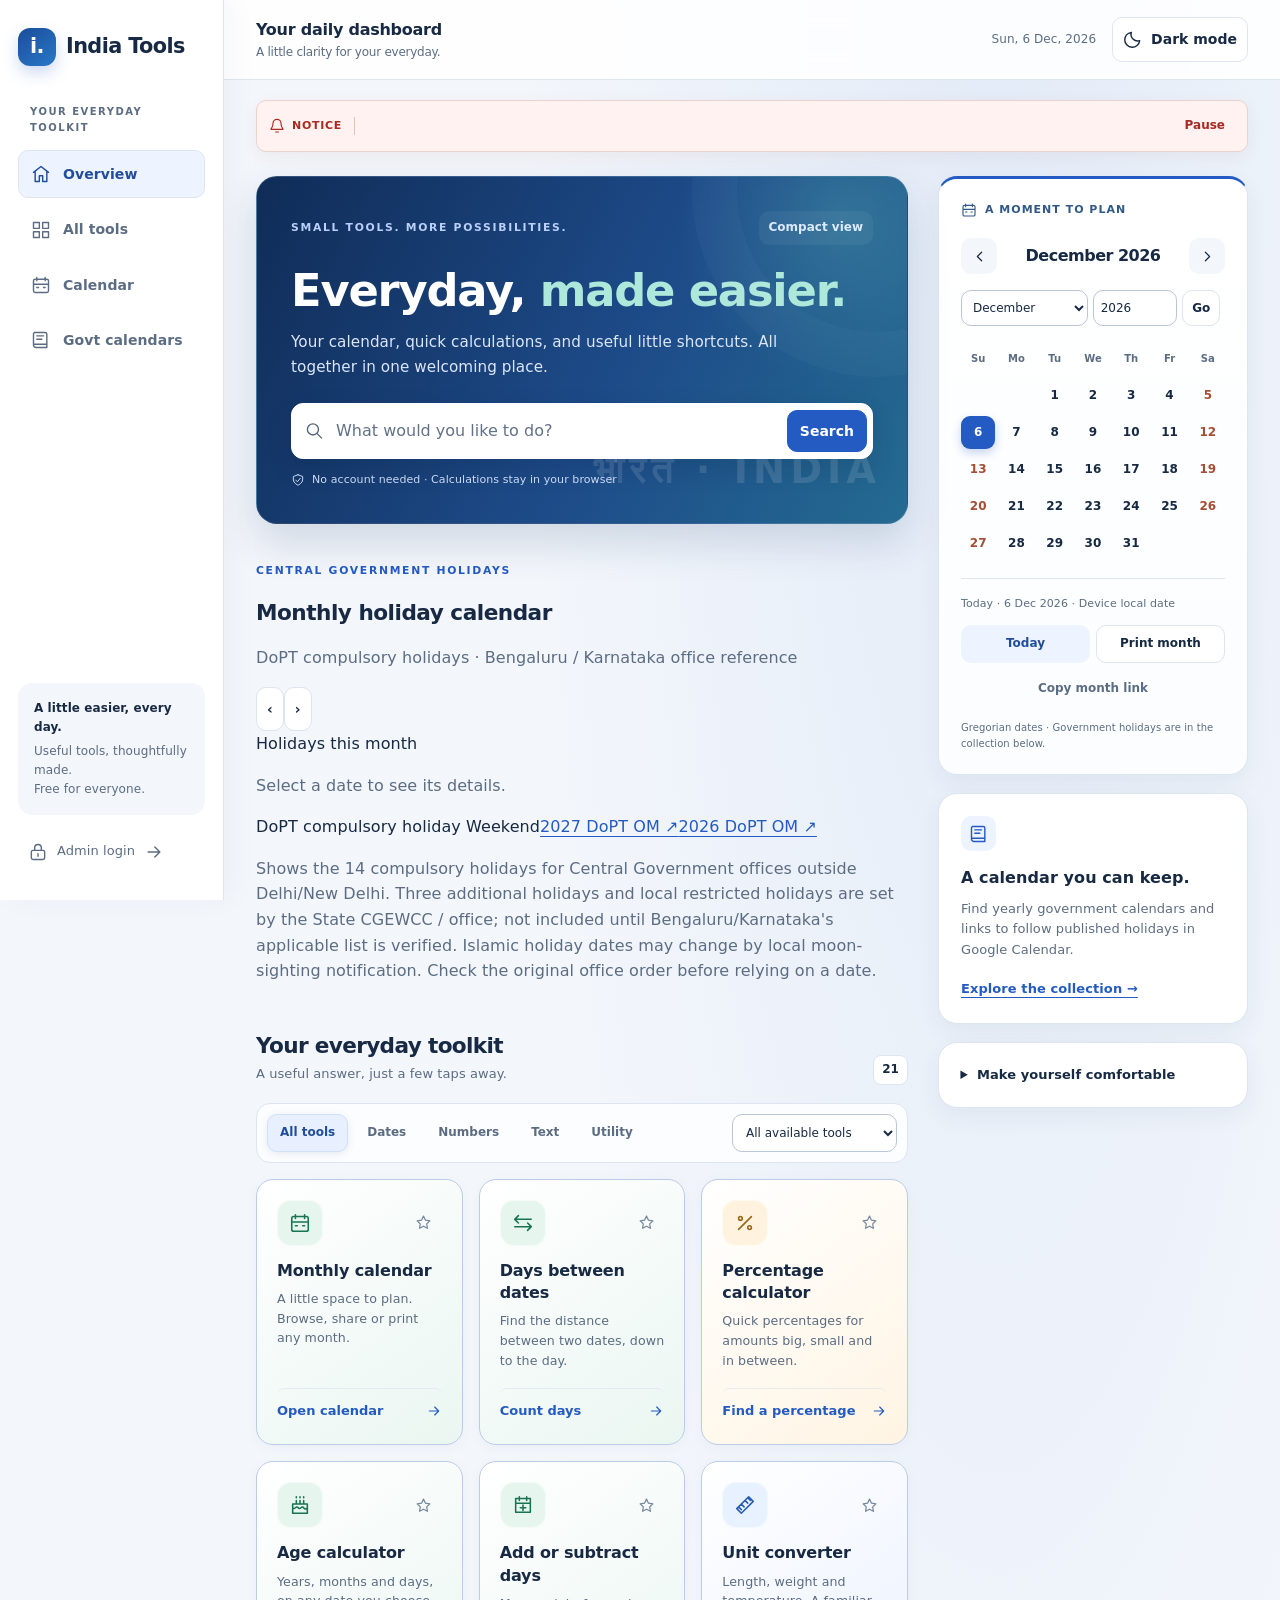
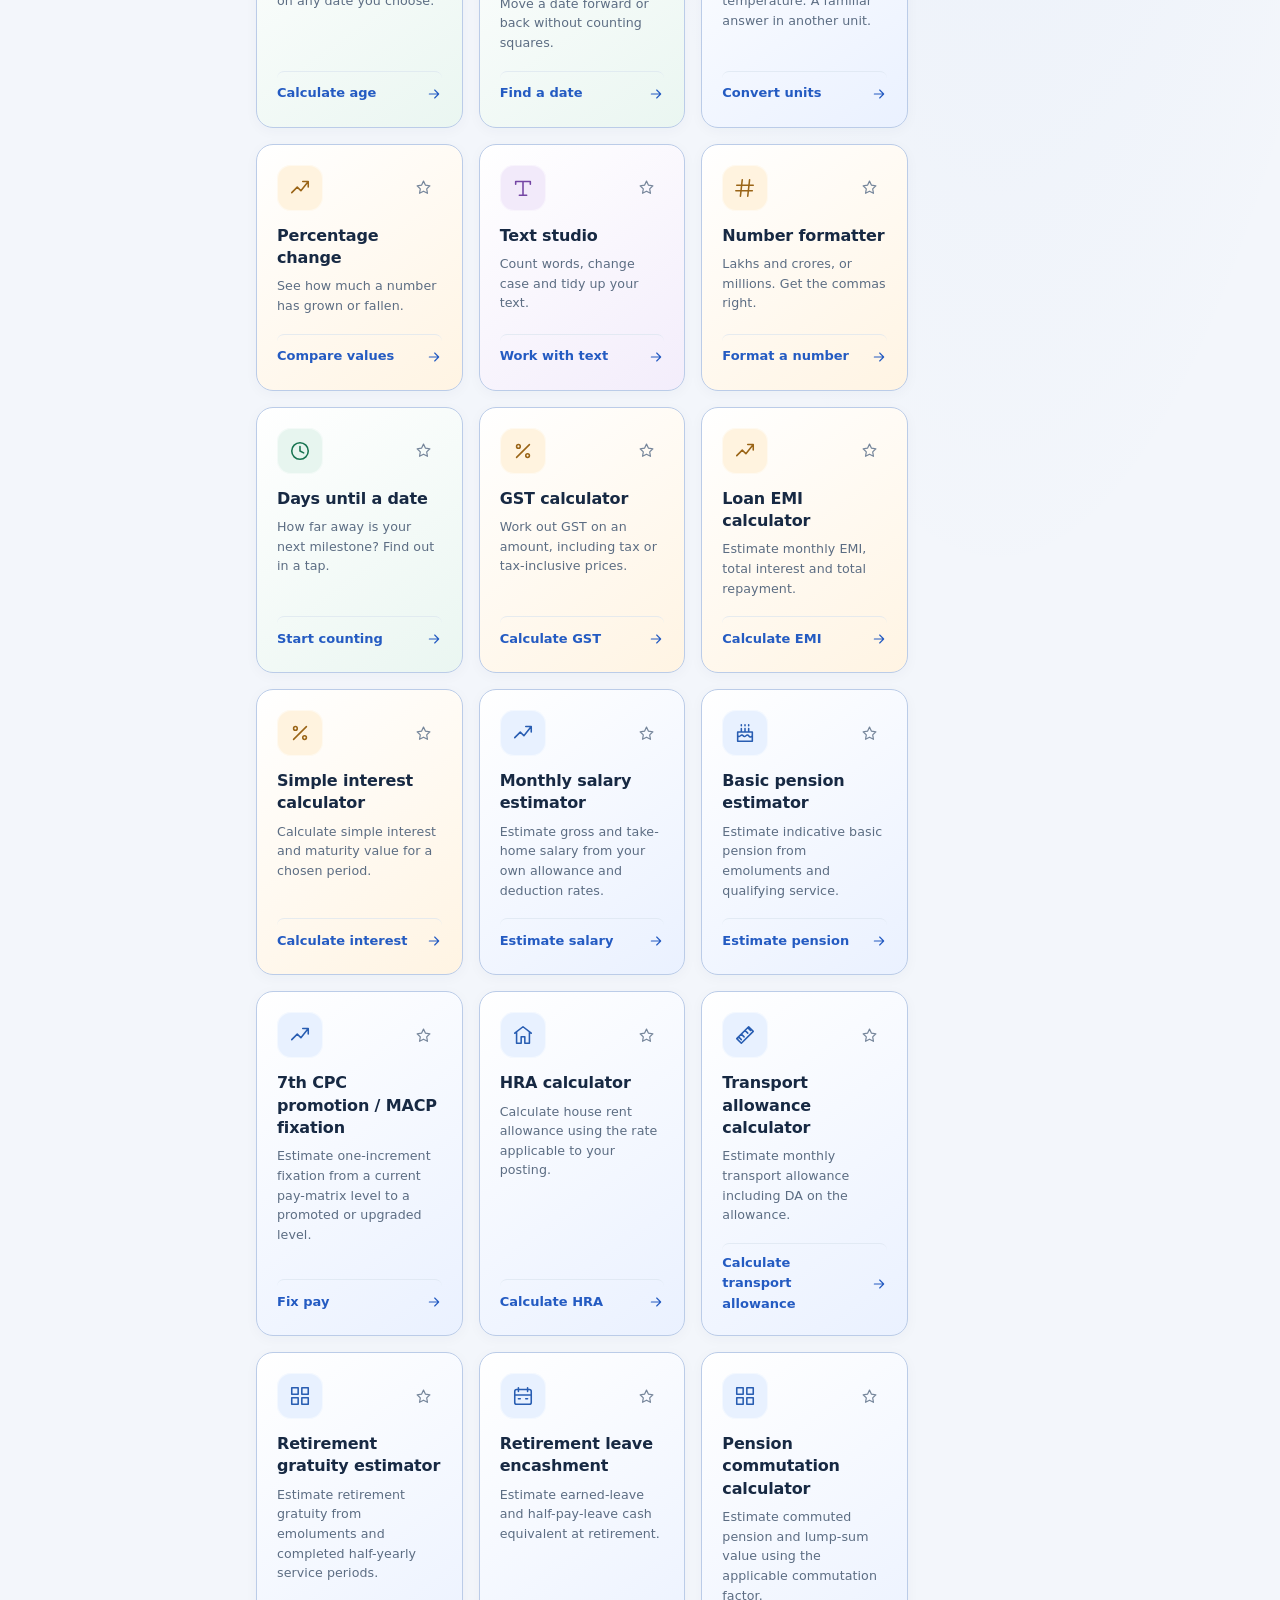
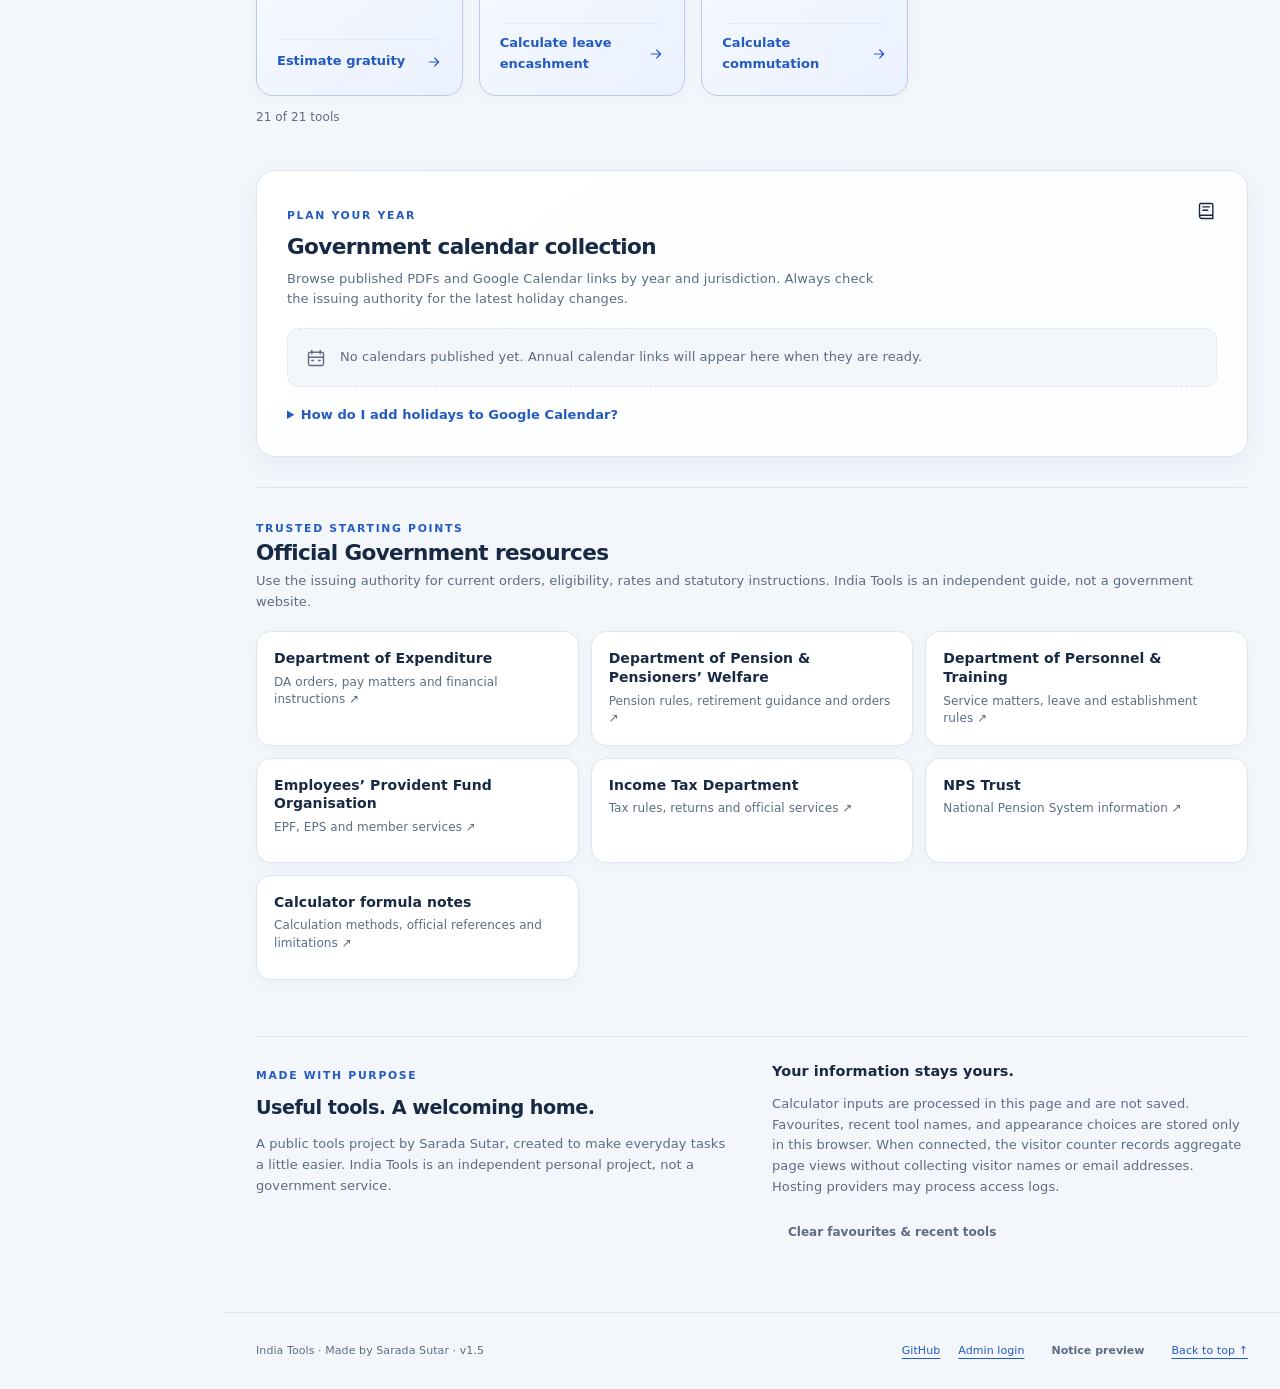
==== index.html @ 6a99476f "Add compact DoPT holiday calendar to main dashboard" ====
<!doctype html>
<html lang="en">
<head>
  <meta charset="utf-8"><meta name="viewport" content="width=device-width,initial-scale=1"><meta name="theme-color" content="#245bc2"><meta name="color-scheme" content="light dark"><link rel="manifest" href="./manifest.webmanifest"><link rel="canonical" href="https://saradasutar.github.io/india/">
  <meta name="description" content="India Tools by Sarada Sutar. Free calendars, date calculators, GST and loan EMI calculators, number tools and text utilities for everyday life. No public account needed.">
  <meta property="og:title" content="India Tools · Everyday, made easier."><meta property="og:description" content="Your everyday toolkit: calendars, calculations and useful little shortcuts. Free to use."><meta property="og:type" content="website"><meta property="og:url" content="https://saradasutar.github.io/india/"><meta name="twitter:card" content="summary">
  <title>India Tools · Everyday, made easier.</title>
  <link rel="icon" href="./favicon.svg" type="image/svg+xml"><link rel="stylesheet" href="./dashboard.css?v=1.2">
  <script src="./tool-core.js?v=0.8" defer></script><script src="./dashboard.js?v=1.5" defer></script>
</head>
<body>
<a class="skip" href="#main">Skip to content</a>
<aside class="sidebar" aria-label="Dashboard navigation">
  <a class="brand" href="./"><span class="brand-mark" aria-hidden="true">i.</span>India Tools</a>
  <div class="side-label">YOUR EVERYDAY TOOLKIT</div>
  <nav aria-label="Main navigation">
    <a href="#main" class="active" aria-current="location"><i data-icon="home"></i><span>Overview</span></a>
    <a href="#tools"><i data-icon="grid"></i><span>All tools</span></a>
    <a href="#calendar"><i data-icon="calendar"></i><span>Calendar</span></a>
    <a href="#publicCalendars"><i data-icon="book"></i><span>Govt calendars</span></a>
  </nav>
  <div class="sidebar-bottom"><div class="side-note"><strong>A little easier, every day.</strong>Useful tools, thoughtfully made.<br>Free for everyone.</div><a class="side-admin" href="./admin.html"><i data-icon="lock"></i>Admin login<i data-icon="arrow"></i></a></div>
</aside>
<header class="topbar">
  <div class="top-title"><span class="desktop-title">Your daily dashboard</span><span class="mobile-brand">India Tools</span><small>A little clarity for your everyday.</small></div>
  <div class="top-actions"><time id="headerDate"></time><button id="themeToggle" class="icon-button theme-button" type="button" aria-label="Use dark theme" aria-pressed="false"><i data-icon="moon"></i><span id="themeLabel">Dark mode</span></button></div>
</header>
<section class="notice-board" id="noticeBoard" aria-label="Notice board" hidden><strong class="notice-label"><i data-icon="bell"></i><span id="noticeLabel">Notice</span></strong><div class="notice-window"><div class="notice-track" id="noticeTrack"></div></div><button id="noticePause" type="button" aria-pressed="false">Pause</button></section>
<main id="main" tabindex="-1">
  <div class="main-column">
    <section class="welcome" id="welcome" aria-labelledby="welcomeTitle">
      <div class="welcome-head"><span class="eyebrow">Small tools. More possibilities.</span><button type="button" id="welcomeToggle" class="welcome-toggle" aria-expanded="true" aria-controls="welcomeDetails">Compact view</button></div>
      <h1 id="welcomeTitle">Everyday, <em>made easier.</em></h1>
      <div id="welcomeDetails"><p class="lead">Your calendar, quick calculations, and useful little shortcuts. All together in one welcoming place.</p></div>
      <form class="search" id="searchForm" role="search"><i data-icon="search"></i><input id="search" type="search" aria-label="Find a tool" placeholder="What would you like to do?" autocomplete="off"><button class="clear-search" id="clearSearch" type="button" aria-label="Clear tool search" hidden>Clear</button><button class="primary">Search</button></form>
      <div class="welcome-foot"><i data-icon="shield"></i>No account needed · Calculations stay in your browser</div>
    </section>
    <section class="dopt-calendar-card" id="doptCalendarCard" aria-labelledby="doptCalendarTitle">
      <div class="dopt-calendar-head">
        <div><span class="eyebrow">Central Government holidays</span><h2 id="doptCalendarTitle">Monthly holiday calendar</h2><p>DoPT compulsory holidays · Bengaluru / Karnataka office reference</p></div>
        <div class="dopt-month-nav"><button id="doptPrev" type="button" class="icon-button" aria-label="Previous month">‹</button><strong id="doptMonthLabel" aria-live="polite"></strong><button id="doptNext" type="button" class="icon-button" aria-label="Next month">›</button></div>
      </div>
      <div class="dopt-calendar-layout">
        <div class="dopt-month-grid" id="doptMonthGrid" role="group" aria-label="Monthly calendar with DoPT holidays"></div>
        <aside class="dopt-month-agenda" aria-label="Holidays this month"><div class="dopt-agenda-title">Holidays this month</div><div id="doptHolidayList"></div><p id="doptSelectedDate" class="dopt-selected-date" aria-live="polite">Select a date to see its details.</p></aside>
      </div>
      <div class="dopt-calendar-foot"><span><i class="dopt-dot dopt-dot-holiday"></i> DoPT compulsory holiday</span><span><i class="dopt-dot dopt-dot-weekend"></i> Weekend</span><a href="https://dtf.in/wp-content/files/DoPT_O.M._dated_16.07.2026__Holidays_to_be_observed_in_Central_Government_Offices_during_the_year_2027_-_reg...PDF" target="_blank" rel="noopener noreferrer">2027 DoPT OM ↗</a><a href="https://d1jmc0u14z2tmp.cloudfront.net/uploads/media/List-of-Holiday-2026-DoPT-0693911b85f7cc3-00668785.pdf" target="_blank" rel="noopener noreferrer">2026 DoPT OM ↗</a></div>
      <p class="dopt-calendar-note">Shows the 14 compulsory holidays for Central Government offices outside Delhi/New Delhi. Three additional holidays and local restricted holidays are set by the State CGEWCC / office; not included until Bengaluru/Karnataka's applicable list is verified. Islamic holiday dates may change by local moon-sighting notification. Check the original office order before relying on a date.</p>
    </section>
    <section id="tools" aria-labelledby="toolsTitle">
      <div class="sectionhead"><div><h2 id="toolsTitle">Your everyday toolkit</h2><p>A useful answer, just a few taps away.</p></div><span class="tool-count" aria-label="21 available tools">21</span></div>
      <div class="tool-toolbar"><div class="filters" role="group" aria-label="Tool category"><button class="filter" data-category="All" aria-pressed="true">All tools</button><button class="filter" data-category="Dates" aria-pressed="false">Dates</button><button class="filter" data-category="Numbers" aria-pressed="false">Numbers</button><button class="filter" data-category="Text" aria-pressed="false">Text</button><button class="filter" data-category="Utility" aria-pressed="false">Utility</button></div><select id="toolView" aria-label="Choose which tools to show"><option value="all">All available tools</option><option value="favorites">My favourites</option><option value="recent">Recently used</option></select></div>
      <div class="tools" id="toolCards"></div>
      <div class="empty-state" id="empty" hidden><i data-icon="search"></i><h3 id="emptyTitle">No matching tools</h3><p id="emptyMessage">Try another word or choose a different category.</p><button id="resetFilters" class="secondary">Show all tools</button></div>
      <p id="results" class="tool-results" role="status"></p><div id="recentTools" class="recent" aria-label="Recently opened tools" hidden></div><p id="personalStatus" class="small" role="status"></p>
      <noscript><p class="empty-state">Enable JavaScript to use the interactive calendars and calculators.</p></noscript>
    </section>
  </div>
  <aside class="right-rail" aria-label="Calendar and preferences">
    <section id="calendar" class="calendar" aria-label="Gregorian calendar"><div class="print-title">India Tools</div><div class="rail-title"><i data-icon="calendar"></i>A moment to plan</div><div class="calhead"><button id="prev" aria-label="Previous month" class="icon-button"><i data-icon="left"></i></button><h2 id="month" aria-live="polite"></h2><button id="next" aria-label="Next month" class="icon-button"><i data-icon="right"></i></button></div><form class="cal-jump" id="jumpForm"><select id="jumpMonth" aria-label="Choose month"></select><input id="jumpYear" aria-label="Choose year" type="number" min="1900" max="2100" step="1" required><button>Go</button></form><div class="grid" id="days" role="group" aria-label="Calendar dates"></div><p id="monthStatus" class="calendar-status" role="status"></p><p id="dateCaption" class="caption"></p><div class="cal-actions"><button id="current" class="secondary">Today</button><button id="print">Print month</button></div><button id="shareMonth" class="share-month quiet-button">Copy month link</button><p class="calendar-note">Gregorian dates · Government holidays are in the collection below.</p></section>
    <section class="rail-card"><div class="mini-icon"><i data-icon="book"></i></div><h3>A calendar you can keep.</h3><p>Find yearly government calendars and links to follow published holidays in Google Calendar.</p><a href="#publicCalendars">Explore the collection →</a></section>
    <details class="rail-card view-controls"><summary>Make yourself comfortable</summary><div class="options"><label for="textSize">Text size<select id="textSize"><option value="normal">Standard</option><option value="large">Larger</option></select></label><label><input id="contrast" type="checkbox"> Stronger contrast</label><label><input id="lessMotion" type="checkbox"> Reduce motion</label><button id="resetView">Reset appearance</button><small>Saved on this browser. Press / to find a tool.</small></div></details>
  </aside>
  <section class="government full-width" id="publicCalendars" aria-labelledby="govtTitle"><div class="sectionhead"><div><span class="eyebrow">Plan your year</span><h2 id="govtTitle">Government calendar collection</h2><p>Browse published PDFs and Google Calendar links by year and jurisdiction. Always check the issuing authority for the latest holiday changes.</p></div><i data-icon="book"></i></div><div class="collection-filters" id="calendarFilters" hidden><label for="calendarYear">Year<select id="calendarYear"><option value="">All years</option></select></label><label for="calendarRegion">Jurisdiction<select id="calendarRegion"><option value="">All jurisdictions</option></select></label></div><div class="collection-empty" id="calendarEmpty"><i data-icon="calendar"></i><p id="calendarLoadStatus" role="status">No calendars published yet. Annual calendar links will appear here when they are ready.</p></div><div id="calendarLinks"></div><p id="calendarActionStatus" class="small" role="status"></p><details class="collection-help"><summary>How do I add holidays to Google Calendar?</summary><p>Use a computer browser: in Google Calendar, choose Other calendars → Add → From URL, then paste the published calendar URL. Some links open a shared calendar directly; a raw iCal URL is offered here as a copy button. The owner must make the holiday calendar public. A PDF alone does not add holidays to your calendar. <a href="https://support.google.com/calendar/answer/37100" target="_blank" rel="noopener noreferrer">Google's instructions ↗</a></p><p>Odia dates and festival data will be added after source verification. They are not included in the Gregorian month view.</p></details></section>
  <section class="official-resources full-width" id="officialResources" aria-labelledby="officialResourcesTitle">
    <div class="sectionhead"><div><span class="eyebrow">Trusted starting points</span><h2 id="officialResourcesTitle">Official Government resources</h2><p>Use the issuing authority for current orders, eligibility, rates and statutory instructions. India Tools is an independent guide, not a government website.</p></div></div>
    <div class="resource-grid">
      <a class="resource-link" href="https://doe.gov.in/en/circulars" target="_blank" rel="noopener noreferrer"><strong>Department of Expenditure</strong><span>DA orders, pay matters and financial instructions ↗</span></a>
      <a class="resource-link" href="https://doppw.gov.in/" target="_blank" rel="noopener noreferrer"><strong>Department of Pension &amp; Pensioners’ Welfare</strong><span>Pension rules, retirement guidance and orders ↗</span></a>
      <a class="resource-link" href="https://dopt.gov.in/" target="_blank" rel="noopener noreferrer"><strong>Department of Personnel &amp; Training</strong><span>Service matters, leave and establishment rules ↗</span></a>
      <a class="resource-link" href="https://www.epfindia.gov.in/" target="_blank" rel="noopener noreferrer"><strong>Employees’ Provident Fund Organisation</strong><span>EPF, EPS and member services ↗</span></a>
      <a class="resource-link" href="https://www.incometax.gov.in/iec/foportal/" target="_blank" rel="noopener noreferrer"><strong>Income Tax Department</strong><span>Tax rules, returns and official services ↗</span></a>
      <a class="resource-link" href="https://npstrust.org.in/" target="_blank" rel="noopener noreferrer"><strong>NPS Trust</strong><span>National Pension System information ↗</span></a>
      <a class="resource-link" href="./CENTRAL-GOVT-CALCULATOR-NOTES.md"><strong>Calculator formula notes</strong><span>Calculation methods, official references and limitations ↗</span></a>
    </div>
  </section>
  <section class="about full-width" id="about"><div><span class="eyebrow">Made with purpose</span><h2>Useful tools. A welcoming home.</h2><p>A public tools project by Sarada Sutar, created to make everyday tasks a little easier. India Tools is an independent personal project, not a government service.</p></div><div><h3>Your information stays yours.</h3><p>Calculator inputs are processed in this page and are not saved. Favourites, recent tool names, and appearance choices are stored only in this browser. When connected, the visitor counter records aggregate page views without collecting visitor names or email addresses. Hosting providers may process access logs.</p><button id="resetPersonal" class="quiet-button">Clear favourites &amp; recent tools</button><p id="resetStatus" class="small" role="status"></p></div></section>
</main>
<footer><span>India Tools · Made by Sarada Sutar · v1.5</span><div class="footer-links"><a href="https://github.com/saradasutar/india">GitHub</a><a href="./admin.html">Admin login</a><button id="noticeAdminOpen" class="quiet-button">Notice preview</button><a href="#main">Back to top ↑</a></div></footer>
<dialog id="toolDialog" aria-labelledby="toolTitle" aria-describedby="toolIntro"><div class="dialog-header"><div><span class="eyebrow" id="toolCategory"></span><h2 id="toolTitle"></h2></div><button class="close icon-button" aria-label="Close tool"><i data-icon="close"></i></button></div><p id="toolIntro" class="dialog-intro"></p><form id="toolForm"><div id="toolFields" class="fields"></div><div id="textActions" class="text-actions" hidden><button type="button" data-text-action="upper">UPPERCASE</button><button type="button" data-text-action="lower">lowercase</button><button type="button" data-text-action="clean">Clean spacing</button><button type="button" id="undoText" disabled>Undo</button></div><div id="textCounts" class="text-counts" role="status" hidden></div><p id="toolError" class="tool-error" role="alert"></p><div class="tool-actions"><button id="calculate" class="primary">Calculate</button><button type="button" id="toolExample">Try an example</button><button type="button" id="toolClear" class="quiet-button">Clear</button></div></form><section id="resultBox" class="result-box" hidden><output id="toolResult" aria-live="polite" aria-label="Calculation result"></output><div class="result-actions"><small>Calculated on your device</small><button id="copyResult">Copy result</button></div></section><p id="toolHelp" class="tool-help"></p><div class="result-actions"><button id="shareTool" class="tool-share quiet-button">Copy tool link</button><small id="copyStatus" role="status"></small></div></dialog>
<dialog id="noticeAdmin" aria-labelledby="noticeAdminTitle"><button class="close" type="button">Close</button><h2 id="noticeAdminTitle">Notice board &amp; quote</h2><p class="notice-help">Preview your changes here. Publishing requires your authorised GitHub account. Preview changes affect only this open page.</p><form id="noticeForm" class="notice-form"><label><input id="noticeEnabled" type="checkbox"> Show notice board</label><label>Heading<select id="noticeKind"><option>Notice</option><option>Quote of the day</option><option>Announcement</option></select></label><label>Message or quote<textarea id="noticeText" rows="3" maxlength="1000" required></textarea></label><label>Optional HTTPS link<input id="noticeLink" type="url" placeholder="https://example.com"></label><label>Scrolling speed<select id="noticeSpeed"><option value="slow">Slow</option><option value="normal">Normal</option><option value="fast">Fast</option></select></label><div class="admin-actions"><button type="submit" class="primary">Preview changes</button><button id="noticePrepare" type="button">Prepare for publishing</button><button id="noticeRestore" type="button">Restore published</button></div></form><section id="noticePublish" hidden><p>Copy these settings, open the GitHub editor, replace the file contents and choose <strong>Commit changes</strong>. The public notice updates after the website deployment finishes.</p><label>Settings to publish<textarea id="noticeExport" rows="9" readonly></textarea></label><div class="admin-actions"><button id="noticeCopy" type="button">Copy settings</button><a href="https://github.com/saradasutar/india/edit/main/notice-board.json" target="_blank" rel="noopener noreferrer">Open GitHub editor ↗</a></div></section><p id="noticeStatus" role="status"></p></dialog>

</body>
</html>
---- dashboard.css ----
/* India Tools v0.8. One token system, no historical override layers. */
:root{color-scheme:light;--bg:#f4f6fb;--surface:#fff;--ink:#172840;--muted:#53647b;--line:#dde5ef;--primary:#255dcc;--soft:#edf3ff;--soft-ink:#244e9a;--green:#15714f;--notice-bg:#fff2f0;--notice-ink:#aa2920;--shadow:0 5px 25px #203b6710;--radius:18px;--space:24px;--font:16px}
*{box-sizing:border-box}[hidden]{display:none!important}html{scroll-behavior:smooth;scroll-padding-top:100px}body{margin:0;background:var(--bg);color:var(--ink);font:var(--font)/1.6 ui-sans-serif,system-ui,-apple-system,BlinkMacSystemFont,"Segoe UI",sans-serif;-webkit-font-smoothing:antialiased;padding-left:224px}a{color:var(--primary);text-underline-offset:4px}button,input,select,textarea{font:inherit}button,input,select,textarea,a,summary{outline-offset:4px}button,summary{cursor:pointer}button{border:1px solid var(--line);background:var(--surface);color:var(--ink);border-radius:10px;min-height:44px;padding:9px 15px;font-weight:650;font-size:.875rem;transition:background .18s,border-color .18s,transform .18s}button:hover{border-color:var(--primary);background:var(--soft)}button:active{transform:translateY(1px)}button:disabled{opacity:.45;cursor:not-allowed}input,select,textarea{color:var(--ink);background:var(--surface);border:1px solid #b9c6d7;border-radius:10px;padding:11px 12px;min-width:0;width:100%;font-size:1rem;min-height:46px}input[type=checkbox]{width:auto;min-height:auto;accent-color:var(--primary)}textarea{resize:vertical}label{font-size:.875rem;font-weight:650}p{color:var(--muted)}h1,h2,h3,p{overflow-wrap:break-word}h2{font-size:1.35rem;line-height:1.3;letter-spacing:-.5px}h3{font-size:1rem;line-height:1.4}svg{display:block}.glyph{width:20px;height:20px;flex-shrink:0}.primary{background:var(--primary);border-color:var(--primary);color:#fff}.primary:hover{background:#174cb4;color:#fff}.secondary{background:var(--soft);color:var(--soft-ink);border-color:transparent}.icon-button{padding:10px;display:inline-flex;align-items:center;justify-content:center}.quiet-button{background:transparent;border-color:transparent;color:var(--muted)}.eyebrow{font-size:.675rem;letter-spacing:1.7px;text-transform:uppercase;font-weight:800;color:var(--primary)}.muted{color:var(--muted)}.small{font-size:.8125rem}.sr-only{position:absolute;width:1px;height:1px;padding:0;margin:-1px;overflow:hidden;clip:rect(0,0,0,0);white-space:nowrap;border:0}.skip{position:fixed;left:16px;top:-100px;z-index:100;background:var(--surface);padding:12px;border-radius:8px}.skip:focus{top:12px}:focus-visible{outline:3px solid #b56d00;outline-offset:4px}
.sidebar{position:fixed;inset:0 auto 0 0;z-index:30;width:224px;background:var(--surface);border-right:1px solid var(--line);padding:28px 18px;display:flex;flex-direction:column}.brand{display:flex;align-items:center;gap:10px;color:var(--ink);text-decoration:none;font-size:1.3rem;font-weight:800;letter-spacing:-.6px}.brand-mark{display:grid;place-items:center;width:38px;height:38px;border-radius:12px;background:var(--primary);color:white;font-size:1.3rem;font-weight:850}.side-label{font-size:.625rem;font-weight:750;color:var(--muted);letter-spacing:1.5px;margin:38px 12px 14px}.sidebar nav{display:grid;gap:7px}.sidebar nav a{display:flex;align-items:center;gap:12px;text-decoration:none;color:var(--muted);font-size:.875rem;font-weight:650;padding:12px;border:1px solid transparent;border-radius:10px;min-height:48px}.sidebar nav a:hover,.sidebar nav a.active{background:var(--soft);color:var(--soft-ink)}.sidebar nav a.active{border-color:var(--line)}.sidebar-bottom{margin-top:auto}.side-note{background:var(--bg);border-radius:14px;padding:16px;font-size:.75rem;color:var(--muted);margin-bottom:16px}.side-note strong{display:block;color:var(--ink);margin-bottom:4px}.side-admin{display:flex;gap:9px;align-items:center;text-decoration:none;font-size:.8125rem;padding:10px;color:var(--muted)}
.topbar{position:sticky;top:0;z-index:20;display:flex;align-items:center;justify-content:space-between;gap:16px;padding:17px 32px;border-bottom:1px solid var(--line);background:var(--surface)}.top-title{font-weight:750;font-size:1rem}.top-title small{display:block;font-size:.75rem;font-weight:400;color:var(--muted)}.top-actions{display:flex;align-items:center;gap:16px}.top-actions time{font-size:.75rem;color:var(--muted)}.mobile-brand{display:none}.theme-button{gap:8px}.notice-board{display:flex;align-items:center;gap:12px;margin:20px 32px 0;padding:7px 12px;background:var(--notice-bg);color:var(--notice-ink);border:1px solid #ebd2ce;border-radius:10px;min-width:0}.notice-label{display:flex;align-items:center;gap:7px;font-size:.6875rem;text-transform:uppercase;letter-spacing:.7px;border-right:1px solid #dfc1ba;padding-right:12px;flex-shrink:0}.notice-label .glyph{width:16px;height:16px}.notice-window{overflow:hidden;flex:1;min-width:0}.notice-track{display:inline-block;white-space:nowrap;padding-left:100%;font-size:.8125rem;font-weight:650;animation:noticeScroll var(--notice-duration,28s) linear infinite}.notice-track a{color:inherit}.notice-board button{font-size:.75rem;border:0;background:transparent;color:inherit;padding:6px 10px;min-height:36px}.notice-board:hover .notice-track,.notice-board:focus-within .notice-track{animation-play-state:paused}.notice-board.paused .notice-track{animation:none;padding-left:0;white-space:normal;overflow-wrap:anywhere}@keyframes noticeScroll{to{transform:translateX(-100%)}}
main{max-width:1536px;margin:auto;padding:24px 32px 32px;display:grid;grid-template-columns:minmax(0,1fr) 310px;gap:24px;align-items:start}.main-column{min-width:0;display:grid;gap:28px}.welcome{position:relative;overflow:hidden;background:linear-gradient(120deg,#173467,#244f94);color:white;border-radius:var(--radius);padding:28px}.welcome:after{content:"";width:280px;height:280px;position:absolute;right:-155px;top:-170px;border:45px solid #ffffff06;border-radius:50%;pointer-events:none}.welcome .eyebrow{color:#bacff9}.welcome-head{display:flex;align-items:center;justify-content:space-between;gap:10px}.welcome-toggle{color:#dce9ff;border:0;background:#ffffff0c;min-height:34px;padding:5px 10px;font-size:.75rem}.welcome-toggle:hover{background:#ffffff20}h1{font-size:clamp(1.9rem,2.8vw,2.65rem);line-height:1.15;letter-spacing:-1.2px;margin:20px 0 14px}h1 em{font-style:normal;color:#aee8db}.welcome .lead{color:#dce6fa;font-size:.875rem;max-width:470px;margin:0}.welcome.compact h1{font-size:1.65rem;margin:14px 0}.welcome.compact .lead,.welcome.compact .welcome-foot{display:none}.search{display:flex;align-items:center;gap:4px;margin:24px 0 12px;background:#fff;padding:5px;border:1px solid #fff;border-radius:12px;color:#53647b}.search>.glyph{margin-left:8px;width:19px}.search input{border:0;background:transparent;color:#172840;padding:8px;min-height:44px;flex:1;width:0;font-size:1rem}.search input::placeholder{color:#637187}.search button{min-height:42px;padding:8px 12px}.search .clear-search{background:#eef2f8;color:#52647d;border:0}.welcome-foot{display:flex;align-items:center;gap:7px;font-size:.6875rem;color:#cad9f3}.welcome-foot .glyph{width:14px;height:14px}.sectionhead{display:flex;justify-content:space-between;align-items:center;gap:12px;margin-bottom:16px}.sectionhead h2{margin:0}.sectionhead p{font-size:.8125rem;margin:4px 0 0}.tool-count{background:var(--surface);border:1px solid var(--line);border-radius:8px;min-width:34px;text-align:center;font-size:.75rem;padding:4px 8px;font-weight:700}.tool-toolbar{display:flex;gap:10px;align-items:center;justify-content:space-between;margin-bottom:16px;flex-wrap:wrap}.filters{display:flex;flex-wrap:wrap;gap:6px}.filter{min-height:38px;padding:7px 12px;font-size:.75rem;background:transparent;border-color:transparent;color:var(--muted)}.filter[aria-pressed=true]{background:var(--surface);border-color:var(--line);color:var(--ink);box-shadow:0 2px 6px #17346706}.tool-toolbar select{width:auto;font-size:.75rem;min-height:38px;padding:7px 28px 7px 9px}.tools{display:grid;grid-template-columns:repeat(2,minmax(0,1fr));gap:14px}.card{position:relative;background:var(--surface);border:1px solid var(--line);border-radius:14px;padding:20px;display:flex;flex-direction:column;min-width:0;transition:transform .18s,box-shadow .18s,border-color .18s}.card:hover{transform:translateY(-3px);box-shadow:var(--shadow);border-color:#9eb7dc}.card-top{display:flex;align-items:center;justify-content:space-between;margin-bottom:18px}.tool-icon{display:grid;place-items:center;width:43px;height:43px;border-radius:12px;background:var(--soft);color:var(--soft-ink)}.tool-icon .glyph{width:22px;height:22px}.card[data-category=Dates] .tool-icon{background:#e7f5ef;color:#1c7054}.card[data-category=Numbers] .tool-icon{background:#fff2d9;color:#8b5b15}.card[data-category=Text] .tool-icon{background:#f0eafa;color:#7444a6}.favorite{min-height:36px;width:36px;display:grid;place-items:center;border:0;padding:8px;background:transparent;color:#76869b}.favorite[aria-pressed=true]{color:#a76a00;background:#fff4d8}.favorite[aria-pressed=true] .glyph{fill:currentColor}.favorite .glyph{width:17px;height:17px}.card h3{margin:0 0 7px;font-weight:750;letter-spacing:-.15px}.card p{font-size:.8125rem;line-height:1.6;margin:0 0 18px}.tool-open{display:flex;justify-content:space-between;align-items:center;gap:8px;margin-top:auto;border:0;border-radius:7px;background:transparent;color:var(--primary);padding:0;min-height:36px;text-align:left;font-size:.8125rem}.tool-open:hover{background:var(--soft);padding-left:6px;padding-right:6px}.tool-open .glyph{width:16px;height:16px}.tool-results{font-size:.75rem;color:var(--muted);margin:12px 0 0;min-height:19px}.empty-state{border:1px dashed #b9c7d9;border-radius:14px;background:var(--surface);padding:28px;text-align:center}.empty-state h3{margin:8px 0}.empty-state p{font-size:.8125rem;margin:6px 0 16px}.empty-state>.glyph{margin:auto;color:var(--muted);width:28px;height:28px}.recent{display:flex;align-items:center;gap:8px;flex-wrap:wrap;margin-top:14px}.recent span{font-size:.6875rem;color:var(--muted)}.recent button{font-size:.6875rem;min-height:32px;padding:5px 9px;border-radius:8px;background:var(--surface);color:var(--muted)}
.right-rail{display:grid;gap:18px;min-width:0}.calendar,.rail-card{background:var(--surface);border:1px solid var(--line);border-radius:var(--radius);padding:22px}.rail-title{display:flex;align-items:center;gap:8px;font-size:.6875rem;letter-spacing:1px;text-transform:uppercase;font-weight:750;color:var(--muted);margin-bottom:20px}.rail-title .glyph{width:16px;height:16px}.calhead{display:flex;align-items:center;justify-content:space-between;gap:8px}.calhead h2{font-size:1rem;margin:0}.calhead button{min-height:36px;width:36px;padding:8px;border-color:transparent;background:var(--bg)}.calhead .glyph{width:17px;height:17px}.cal-jump{display:flex;gap:5px;margin:16px 0}.cal-jump select{width:48%;font-size:.75rem;padding:7px}.cal-jump input{width:32%;font-size:.75rem;padding:7px}.cal-jump button{padding:7px 9px;font-size:.75rem}.cal-jump input,.cal-jump select,.cal-jump button{min-height:36px}.grid{display:grid;grid-template-columns:repeat(7,minmax(0,1fr));gap:4px;text-align:center}.grid span{display:grid;place-items:center;min-height:33px;border-radius:9px;font-size:.75rem;font-weight:550}.grid .weekday{font-size:.625rem;color:var(--muted);font-weight:650}.grid .weekend{color:#a54e36}.grid .today{background:var(--primary);color:white;font-weight:800}.calendar-status{font-size:.75rem;color:var(--primary);margin:9px 0 0;overflow-wrap:anywhere}.calendar-status:empty{display:none}.caption{font-size:.6875rem;color:var(--muted);border-top:1px solid var(--line);padding-top:16px;margin:18px 0 12px}.cal-actions{display:flex;gap:6px}.cal-actions button{flex:1;font-size:.75rem;padding:8px;min-height:38px}.share-month{width:100%;margin-top:6px;font-size:.75rem;min-height:38px}.calendar-note{font-size:.625rem;margin:12px 0 0}.rail-card h3{margin:0 0 9px}.rail-card p{font-size:.8125rem;margin:8px 0 14px}.rail-card .mini-icon{background:var(--soft);color:var(--primary);width:35px;height:35px;display:grid;place-items:center;border-radius:10px;margin-bottom:16px}.rail-card a{font-size:.8125rem;font-weight:650}.view-controls summary{font-size:.8125rem;font-weight:700;list-style-position:outside;margin-left:16px}.options{display:grid;gap:15px;padding-top:18px}.options label{font-size:.75rem;display:flex;gap:10px;align-items:center}.options label:first-child{display:block}.options select{margin-top:6px;font-size:.8125rem}.options button{font-size:.75rem}.options small{font-size:.6875rem;color:var(--muted)}
.full-width{grid-column:1 / -1}.government{background:var(--surface);border:1px solid var(--line);border-radius:var(--radius);padding:26px}.government .sectionhead{align-items:flex-start}.government .sectionhead h2{margin:6px 0 8px}.government .sectionhead p{max-width:600px;font-size:.8125rem}.collection-filters{display:flex;gap:12px;margin:20px 0}.collection-filters label{font-size:.75rem;flex:1;max-width:260px}.collection-filters select{margin-top:6px;font-size:.8125rem}.calendar-entry{border-top:1px solid var(--line);padding:20px 0}.calendar-entry:last-child{padding-bottom:0}.calendar-entry h3{margin:0}.calendar-entry p{font-size:.8125rem;margin:6px 0 12px}.calendar-links{display:flex;gap:14px;flex-wrap:wrap}.calendar-links a{font-size:.8125rem;font-weight:700}.collection-empty{background:var(--bg);border-radius:12px;padding:18px;display:flex;align-items:center;gap:14px}.collection-empty .glyph{color:var(--muted)}.collection-empty p{margin:0;font-size:.8125rem}.collection-help{margin-top:18px;font-size:.8125rem}.collection-help summary{color:var(--primary);font-weight:650}.collection-help p{max-width:700px}.about{border-top:1px solid var(--line);padding-top:24px;display:grid;grid-template-columns:1fr 1fr;gap:40px}.about h2{font-size:1.2rem;margin:10px 0}.about h3{font-size:.9rem;margin:0 0 10px}.about p{font-size:.8125rem}.about button{font-size:.75rem}footer{max-width:1536px;margin:auto;padding:22px 32px;border-top:1px solid var(--line);display:flex;justify-content:space-between;align-items:center;gap:16px;flex-wrap:wrap;font-size:.6875rem;color:var(--muted)}.footer-links{display:flex;gap:18px;align-items:center;flex-wrap:wrap}.footer-links button{font-size:.6875rem;min-height:32px;padding:5px 8px}
/* Tool workspace */
dialog{width:calc(100% - 28px);max-width:600px;max-height:90dvh;border:1px solid var(--line);background:var(--surface);color:var(--ink);border-radius:22px;padding:28px;box-shadow:0 30px 100px #10284445;overflow:auto}dialog::backdrop{background:#101d3d90;backdrop-filter:blur(3px)}.dialog-header{display:flex;justify-content:space-between;align-items:flex-start;gap:12px}.dialog-header h2{margin:8px 0 10px;font-size:1.5rem}.dialog-header .close{flex-shrink:0}.dialog-intro{font-size:.875rem;margin:0 0 20px}.fields{display:grid;grid-template-columns:1fr 1fr;gap:16px}.field{display:grid;gap:7px;margin-bottom:16px}.field.full{grid-column:1/-1}.field label{font-size:.8125rem}.field .hint{font-size:.6875rem;color:var(--muted);margin:0}.tool-actions{display:flex;gap:8px;flex-wrap:wrap;margin-top:10px}.tool-actions button{font-size:.8125rem}.result-box{background:var(--bg);border:1px solid var(--line);padding:20px;border-radius:12px;margin-top:20px}.result-box output{display:block;white-space:pre-wrap;overflow-wrap:anywhere;font-size:1.1rem;font-weight:750}.result-actions{display:flex;justify-content:space-between;align-items:center;gap:12px;margin-top:10px}.result-actions small{font-size:.6875rem;color:var(--muted)}.result-actions button{min-height:36px;padding:6px 10px;font-size:.75rem}.tool-error{font-size:.8125rem;color:var(--notice-ink);padding:12px;background:var(--notice-bg);border-radius:8px}.tool-error:empty{display:none}.tool-help{font-size:.75rem;margin-top:18px}.tool-share{font-size:.75rem;min-height:36px;padding:6px 10px}.text-actions{display:flex;gap:6px;flex-wrap:wrap}.text-actions button{font-size:.75rem;min-height:38px;padding:7px 10px}.text-counts{display:flex;gap:18px;flex-wrap:wrap;margin:10px 0;color:var(--muted);font-size:.75rem}.text-counts strong{font-size:1rem;color:var(--ink);margin-right:4px}#textInput{min-height:180px}.notice-form label{display:grid;gap:6px;margin:14px 0}.notice-form label:has(input[type=checkbox]){display:flex}.notice-form p{font-size:.8125rem}.admin-actions{display:flex;gap:10px;flex-wrap:wrap}.notice-help{background:var(--bg);padding:12px;border-radius:10px}.print-title{display:none}
/* Preferences and themes */
body.dark{color-scheme:dark;--bg:#101b2d;--surface:#18253a;--ink:#eaf0fa;--muted:#a9b9cf;--line:#33425a;--primary:#a6c3ff;--soft:#243754;--soft-ink:#bcd2ff;--notice-bg:#40272b;--notice-ink:#ffc0b5;--shadow:0 6px 28px #0003}.dark .primary{background:#365fba;border-color:#6083cf;color:#fff}.dark .primary:hover{background:#426bc4}.dark .welcome{background:linear-gradient(120deg,#1b3764,#285695)}.dark .notice-board{border-color:#674146}.dark .grid .today{background:#a6c3ff;color:#10213d}.dark .grid .weekend:not(.today){color:#f0b399}.dark .favorite{color:#a9b9cf}.dark .favorite[aria-pressed=true]{background:#453717;color:#ffd275}.dark .card[data-category=Dates] .tool-icon{background:#1c443b;color:#a6ddc8}.dark .card[data-category=Numbers] .tool-icon{background:#46391f;color:#f6d69c}.dark .card[data-category=Text] .tool-icon{background:#382b50;color:#d8bdfb}.dark .card[data-category=Utility] .tool-icon{background:#243754;color:#bcd2ff}.dark input,.dark select,.dark textarea{border-color:#52647c}.dark .search input{color:#172840;background:white;border:0}.dark .search{color-scheme:light}.dark :focus-visible{outline-color:#efb956}
body.large-text{--font:18px}body.large-text{font-size:18px}.large-text .card p,.large-text .lead,.large-text .about p,.large-text .rail-card p,.large-text .tool-open,.large-text .sidebar nav a{font-size:1rem}.large-text .grid span{font-size:.9rem}.large-text .card h3{font-size:1.125rem}.large-text .small{font-size:.9375rem}.high-contrast{--muted:#304760;--line:#8799b0}.high-contrast.dark{--muted:#d0dcec;--line:#899db8}.high-contrast .card,.high-contrast .calendar,.high-contrast .rail-card{border-width:2px}.reduced-motion *,.reduced-motion *::before,.reduced-motion *::after{animation:none!important;transition:none!important;scroll-behavior:auto!important}.reduced-motion .notice-track{padding-left:0;white-space:normal;overflow-wrap:anywhere}.reduced-motion #noticePause{display:none}
@media(min-width:1600px){main{grid-template-columns:minmax(0,1fr) 340px}.tools{grid-template-columns:repeat(3,minmax(0,1fr))}}
@media(max-width:1200px){body{padding-left:200px}.sidebar{width:200px;padding:24px 14px}.brand{font-size:1.2rem}main{grid-template-columns:minmax(0,1fr) 285px;padding:24px;gap:20px}.topbar{padding:16px 24px}.notice-board{margin-left:24px;margin-right:24px}.calendar,.rail-card{padding:18px}.card{padding:17px}.welcome{padding:24px}.top-actions time{display:none}.filters{gap:2px}.filter{padding:7px 9px}}
@media(max-width:1000px){main{grid-template-columns:minmax(0,1fr)}.right-rail{grid-template-columns:1fr 1fr}.calendar{grid-row:span 2}.view-controls{align-self:start}.grid span{min-height:36px}.about{gap:24px}}
@media(max-width:700px){body{padding-left:0;padding-bottom:80px}.sidebar{inset:auto 0 0;width:100%;height:70px;padding:6px 8px calc(6px + env(safe-area-inset-bottom));height:calc(70px + env(safe-area-inset-bottom));border:0;border-top:1px solid var(--line);box-shadow:0 -5px 20px #12294a09}.sidebar>.brand,.side-label,.sidebar-bottom{display:none}.sidebar nav{display:flex;justify-content:space-around;gap:4px}.sidebar nav a{flex:1;display:flex;flex-direction:column;gap:2px;font-size:.625rem;padding:5px 6px;min-height:55px;border:0;border-radius:9px}.sidebar nav .glyph{width:21px;height:21px}.topbar{padding:13px 16px}.top-title{font-size:.875rem}.desktop-title{display:none}.mobile-brand{display:inline}.top-title small{font-size:.625rem}.theme-button{font-size:0;gap:0;width:40px;min-height:40px}.theme-button .glyph{width:18px;height:18px}.top-actions{gap:0}.notice-board{margin:14px 16px 0;padding:6px 8px;gap:8px}.notice-label{font-size:.625rem;padding-right:8px;letter-spacing:0}.notice-label>.glyph{display:none}.notice-track{font-size:.75rem}.notice-board button{font-size:.6875rem;padding:6px}.notice-label{max-width:105px}main{padding:18px 16px 24px;gap:24px}.welcome{padding:23px;border-radius:16px}.welcome .eyebrow{font-size:.5625rem;letter-spacing:1.2px}.welcome-toggle{font-size:.6875rem}h1{font-size:2rem;margin-top:16px}.welcome .lead{font-size:.8125rem}.search{margin-top:20px}.search input{font-size:1rem}.search>.glyph{display:none}.search button{font-size:.75rem;padding:8px 10px}.welcome-foot{font-size:.625rem}.sectionhead h2{font-size:1.2rem}.sectionhead p{font-size:.75rem}.card{padding:18px}.card p{font-size:.8125rem}.tools{gap:12px}.tool-toolbar select{width:100%}.filters{width:100%;gap:4px}.filter{flex:1;padding:7px 9px}.right-rail{grid-template-columns:1fr 1fr;gap:14px}.calendar,.rail-card{padding:18px}.calhead h2{font-size:.9rem}.about{grid-template-columns:1fr;gap:12px}.government{padding:21px}.government .sectionhead h2{font-size:1.2rem}.collection-filters{flex-direction:column}.collection-filters label{max-width:none}.collection-empty{align-items:flex-start}.collection-empty .glyph{margin-top:3px}footer{padding:20px 16px;gap:14px}dialog{padding:23px;border-radius:18px}.fields{gap:12px}.dialog-header h2{font-size:1.35rem}.dialog-header .close{min-height:38px;padding:7px}.dialog-intro{font-size:.8125rem}.tool-actions button{flex-grow:1}.field label{font-size:.75rem}}
@media(max-width:530px){.right-rail{grid-template-columns:1fr}.calendar{grid-row:auto}.grid span{min-height:38px}.rail-card{padding:21px}.calhead h2{font-size:1rem}.tools{grid-template-columns:1fr}.card{display:grid;grid-template-columns:44px minmax(0,1fr);gap:0 14px;padding:17px}.card-top{display:contents}.tool-icon{grid-column:1;grid-row:1 / span 3;margin-top:1px}.favorite{position:absolute;right:9px;top:8px}.card h3{grid-column:2;padding-right:28px;font-size:.9375rem}.card p{grid-column:2;margin:3px 0 9px}.tool-open{grid-column:2;justify-content:flex-start;gap:9px;min-height:36px}.welcome{padding:22px 20px}.search .clear-search{padding:8px;font-size:0}.search .clear-search:after{content:'×';font-size:20px}.fields{grid-template-columns:1fr;gap:0}.collection-empty{padding:15px}.collection-empty>.glyph{display:none}}
@media(prefers-reduced-motion:reduce){html{scroll-behavior:auto}*,*::before,*::after{animation:none!important;transition:none!important}.notice-track{padding-left:0;white-space:normal;overflow-wrap:anywhere}#noticePause{display:none}}
@media print{body{padding:0;background:white!important;color:#111!important}.sidebar,.topbar,.notice-board,.main-column,.rail-card,.full-width,footer,.cal-jump,.cal-actions,.share-month,.calendar-status,.calendar-note{display:none!important}main{display:block;padding:0}.right-rail{display:block}.calendar{border:0;background:white;color:#111;padding:0}.print-title{display:block;font-size:24px;margin-bottom:12px}.calhead{justify-content:center}.calhead h2{font-size:24px}.calhead button{display:none}.rail-title{display:none}.grid{margin-top:25px}.grid span{min-height:70px;font-size:20px;border:1px solid #ddd}.grid .weekday{font-size:15px}.grid .today{color:#111;background:#eee!important}.grid .weekend{color:#444!important}.caption{color:#333}.calendar::after{content:'Gregorian calendar · Government holidays are not included in this view.';display:block;margin-top:18px;font-size:12px}}

/* v0.9 visual refresh — keep existing behaviour and components intact */
:root{--bg:#f3f6fb;--surface:#fff;--ink:#172943;--muted:#5c6d83;--line:#dce5f0;--primary:#245bc2;--soft:#edf3ff;--soft-ink:#214d9b;--radius:20px;--shadow:0 12px 34px rgba(22,48,87,.08)}
body{background:radial-gradient(ellipse at 78% 0%,rgba(62,126,214,.09),transparent 34%),var(--bg)}
.sidebar{background:rgba(255,255,255,.94);backdrop-filter:blur(14px);box-shadow:8px 0 28px rgba(25,54,95,.035)}
.brand-mark{background:linear-gradient(145deg,#1b4d9b,#2878c7);box-shadow:0 7px 16px rgba(36,91,194,.22)}
.topbar{background:rgba(255,255,255,.88);backdrop-filter:blur(16px)}
.top-title{letter-spacing:-.25px}
.welcome{background:radial-gradient(circle at 90% 12%,rgba(125,222,202,.2),transparent 25%),linear-gradient(118deg,#102c57 0%,#1d4b89 56%,#246b91 100%);border:1px solid rgba(255,255,255,.12);box-shadow:0 18px 42px rgba(21,54,102,.16);padding:34px}
.welcome:before{content:"भारत  ·  INDIA";position:absolute;right:26px;bottom:22px;color:rgba(255,255,255,.12);font-weight:850;letter-spacing:5px;font-size:clamp(1.2rem,3vw,2.5rem);pointer-events:none}
.welcome h1{max-width:620px;font-size:clamp(2.1rem,3.5vw,3.1rem)}
.welcome .lead{max-width:540px;font-size:.95rem}
.search{box-shadow:0 10px 26px rgba(5,20,45,.14)}
.sectionhead{align-items:flex-end}
.sectionhead h2,.government .sectionhead h2{letter-spacing:-.65px}
.card{border-radius:17px;padding:21px;box-shadow:0 3px 14px rgba(28,53,89,.035)}
.card:hover{transform:translateY(-4px);box-shadow:0 15px 32px rgba(28,53,89,.11);border-color:#a9c2e6}
.tool-icon{border-radius:14px;width:46px;height:46px}
.card[data-category=Dates] .tool-icon{background:#e7f5ef;color:#187451}
.card[data-category=Numbers] .tool-icon{background:#fff3df;color:#9a6416}
.card[data-category=Text] .tool-icon{background:#f2eafa;color:#7445a4}
.card[data-category=Utility] .tool-icon{background:#e8f1ff;color:#285db2}
.tool-open{font-weight:750}
.filter[aria-pressed=true]{background:#e8f0ff;color:#214d9b;border-color:#d1e0f8}
.calendar,.rail-card,.government{border-radius:19px;box-shadow:0 5px 20px rgba(25,51,87,.035)}
.calendar{background:linear-gradient(180deg,#fff,#fbfdff)}
.rail-title{color:#315987}
.grid .today{box-shadow:0 4px 10px rgba(36,91,194,.25)}
.government{background:linear-gradient(145deg,#fff,#fbfdff)}
.about{padding-bottom:12px}
.notice-board{box-shadow:0 5px 16px rgba(130,49,36,.06)}
button,a,.card,.rail-card,.calendar{transition:background-color .18s,border-color .18s,box-shadow .18s,transform .18s}
.dark{--bg:#101b2d;--surface:#18263b;--ink:#edf3fc;--muted:#b2c0d2;--line:#34465f;--primary:#a9c7ff;--soft:#243a59;--soft-ink:#c4d8ff}
.dark body{background:radial-gradient(ellipse at 78% 0%,rgba(60,115,190,.12),transparent 34%),var(--bg)}
.dark .sidebar,.dark .topbar{background:rgba(24,38,59,.94)}
.dark .calendar,.dark .government{background:linear-gradient(180deg,#18263b,#152238)}
.dark .filter[aria-pressed=true]{background:#263d60;border-color:#3c5578;color:#d3e2ff}
.dark .card[data-category=Utility] .tool-icon{background:#243754;color:#bcd2ff}
.dark .welcome{background:radial-gradient(circle at 90% 12%,rgba(125,222,202,.12),transparent 25%),linear-gradient(118deg,#102746,#1c467d 60%,#205b77)}
@media(min-width:1400px){main{grid-template-columns:minmax(0,1fr) 330px;gap:28px;padding:30px 38px}.tools{grid-template-columns:repeat(3,minmax(0,1fr))}.welcome{padding:38px}}
@media(max-width:1000px){.welcome{padding:28px}}
@media(max-width:700px){.welcome{padding:24px 21px}.welcome:before{right:16px;bottom:14px;font-size:1rem;letter-spacing:2px}.welcome h1{font-size:2.05rem}.sectionhead{align-items:flex-start}.card{border-radius:15px}}
@media(prefers-reduced-motion:reduce){button,a,.card,.rail-card,.calendar{transition:none!important}}


/* v1.0 — visual, responsive and accessibility refinement */
:root{--radius:21px;--shadow:0 12px 32px rgba(20,45,82,.075)}
body{letter-spacing:.005em}
main{gap:30px}
.main-column{gap:32px}
.tools{grid-template-columns:repeat(3,minmax(0,1fr));gap:16px}
.card{min-height:208px;padding:20px;background:linear-gradient(155deg,var(--surface),color-mix(in srgb,var(--soft) 30%,var(--surface)));border-color:color-mix(in srgb,var(--line) 82%,var(--primary))}
.card[data-category=Dates]{background:linear-gradient(145deg,var(--surface),#eaf6f1)}
.card[data-category=Numbers]{background:linear-gradient(145deg,var(--surface),#fff4e3)}
.card[data-category=Text]{background:linear-gradient(145deg,var(--surface),#f3edfb)}
.card[data-category=Utility]{background:linear-gradient(145deg,var(--surface),#eaf1ff)}
.card h3{font-size:1rem;font-weight:800}
.card p{font-size:.79rem;line-height:1.55}
.card-top{margin-bottom:14px}
.tool-icon{box-shadow:inset 0 0 0 1px #ffffff80}
.tool-open{border-top:1px solid color-mix(in srgb,var(--line) 70%,transparent);padding-top:9px}
.welcome{min-height:260px;display:flex;flex-direction:column;justify-content:center}
.welcome .search{max-width:700px}
.sectionhead{margin-bottom:18px}
.tool-toolbar{padding:10px;background:color-mix(in srgb,var(--surface) 78%,var(--bg));border:1px solid var(--line);border-radius:14px}
.filter{font-weight:750}
.filter[aria-pressed=true]{box-shadow:0 2px 8px rgba(30,70,130,.1)}
.calendar,.rail-card,.government{box-shadow:0 8px 24px rgba(25,51,87,.055)}
.calendar{border-top:3px solid var(--primary)}
.government{padding:30px}
.collection-empty{border:1px dashed var(--line);background:var(--bg)}
button:focus-visible,a:focus-visible,input:focus-visible,select:focus-visible,textarea:focus-visible,summary:focus-visible{outline:3px solid #d18a22;outline-offset:3px}
button:disabled{transform:none}
.dark .card{background:linear-gradient(145deg,#1b2b42,#1b304a);border-color:#3a506d}
.dark .card[data-category=Dates]{background:linear-gradient(145deg,#1b2b42,#203d38)}
.dark .card[data-category=Numbers]{background:linear-gradient(145deg,#1b2b42,#40351f)}
.dark .card[data-category=Text]{background:linear-gradient(145deg,#1b2b42,#342a48)}
.dark .card[data-category=Utility]{background:linear-gradient(145deg,#1b2b42,#233955)}
.dark .tool-open{border-color:#3b506b}
.dark .tool-toolbar{background:#17263a}
.dark .collection-empty{background:#142238}
@media(min-width:1500px){.tools{grid-template-columns:repeat(3,minmax(0,1fr))}main{grid-template-columns:minmax(0,1fr) 340px;max-width:1680px}}
@media(max-width:1200px){.tools{grid-template-columns:repeat(2,minmax(0,1fr))}}
@media(max-width:700px){main{gap:22px}.main-column{gap:24px}.welcome{min-height:0;padding:25px 22px}.tools{grid-template-columns:repeat(2,minmax(0,1fr));gap:11px}.card{min-height:190px;padding:14px;border-radius:16px;display:flex;gap:0}.card-top{display:flex;align-items:center;margin-bottom:12px}.tool-icon{width:39px;height:39px}.favorite{position:static;margin-left:auto}.card h3{font-size:.88rem;padding:0;margin-bottom:5px}.card p{font-size:.73rem;line-height:1.45;margin:0 0 10px}.tool-open{font-size:.74rem;padding-top:7px;min-height:34px}.tool-toolbar{padding:8px}.filters{display:grid;grid-template-columns:repeat(5,minmax(0,1fr))}.filter{font-size:.65rem;padding:7px 3px;min-width:0}.tool-toolbar select{width:100%}.government{padding:20px}.sectionhead p{line-height:1.5}}
@media(max-width:390px){.tools{grid-template-columns:1fr}.card{min-height:150px;display:grid;grid-template-columns:42px minmax(0,1fr);gap:0 12px;padding:15px}.card-top{display:contents}.tool-icon{grid-column:1;grid-row:1 / span 3}.favorite{position:absolute;right:8px;top:8px}.card h3,.card p,.tool-open{grid-column:2}.card h3{padding-right:28px}.card p{font-size:.78rem}.filters{grid-template-columns:repeat(3,minmax(0,1fr))}}
@media(prefers-color-scheme:dark){body:not(.light){color-scheme:dark}}
@media(prefers-reduced-motion:reduce){.card:hover{transform:none}}


/* v1.2 — public resources and government-tool clarity */
.official-resources{padding:26px 0;border-top:1px solid var(--line)}
.official-resources .sectionhead{margin-bottom:18px}
.resource-grid{display:grid;grid-template-columns:repeat(3,minmax(0,1fr));gap:12px}
.resource-link{display:flex;flex-direction:column;gap:6px;min-height:105px;padding:17px;background:var(--surface);border:1px solid var(--line);border-radius:15px;text-decoration:none;box-shadow:0 4px 14px rgba(25,51,87,.035);transition:transform .18s,box-shadow .18s,border-color .18s}
.resource-link:hover{transform:translateY(-2px);border-color:#9eb7dc;box-shadow:var(--shadow)}
.resource-link strong{font-size:.875rem;color:var(--ink);line-height:1.35}
.resource-link span{font-size:.75rem;color:var(--muted);line-height:1.45}
.dark .resource-link{background:#1b2b42;border-color:#3a506d}
@media(max-width:1000px){.resource-grid{grid-template-columns:repeat(2,minmax(0,1fr))}}
@media(max-width:530px){.resource-grid{grid-template-columns:1fr}.resource-link{min-height:85px}}
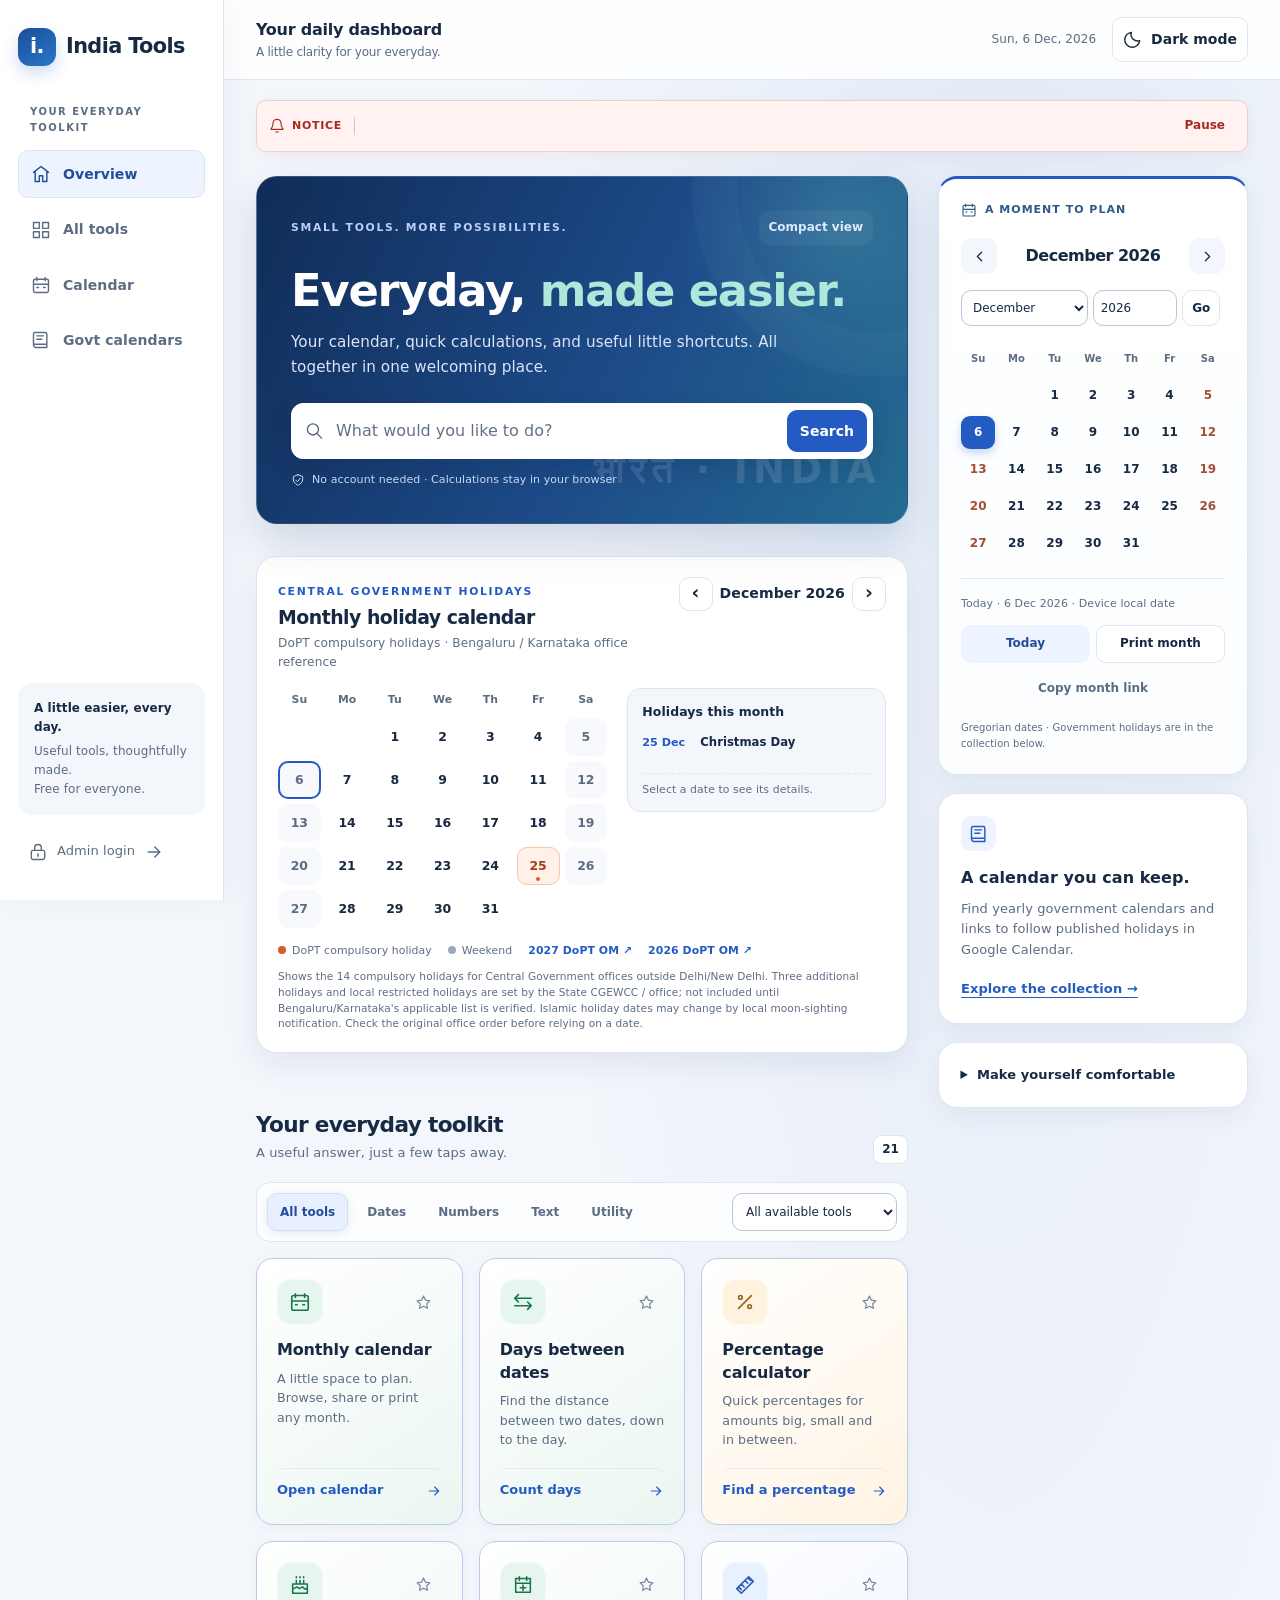
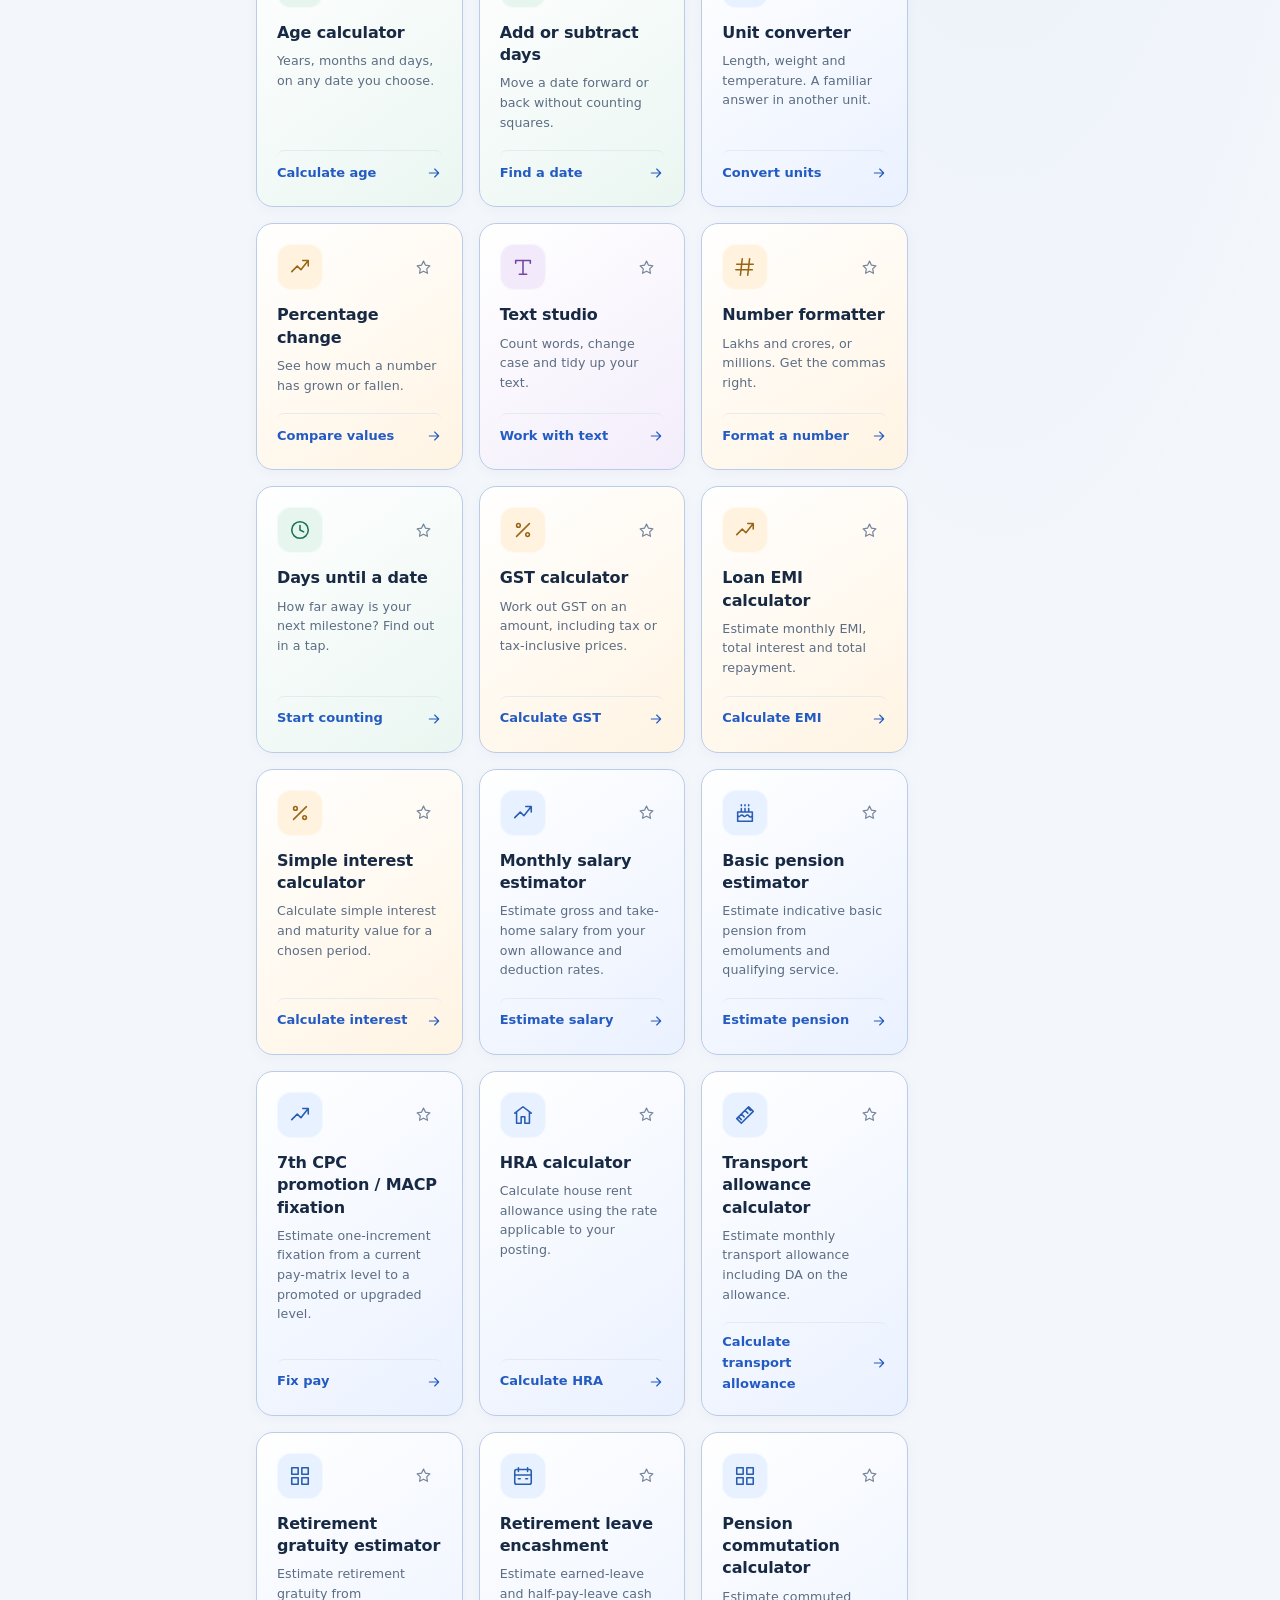
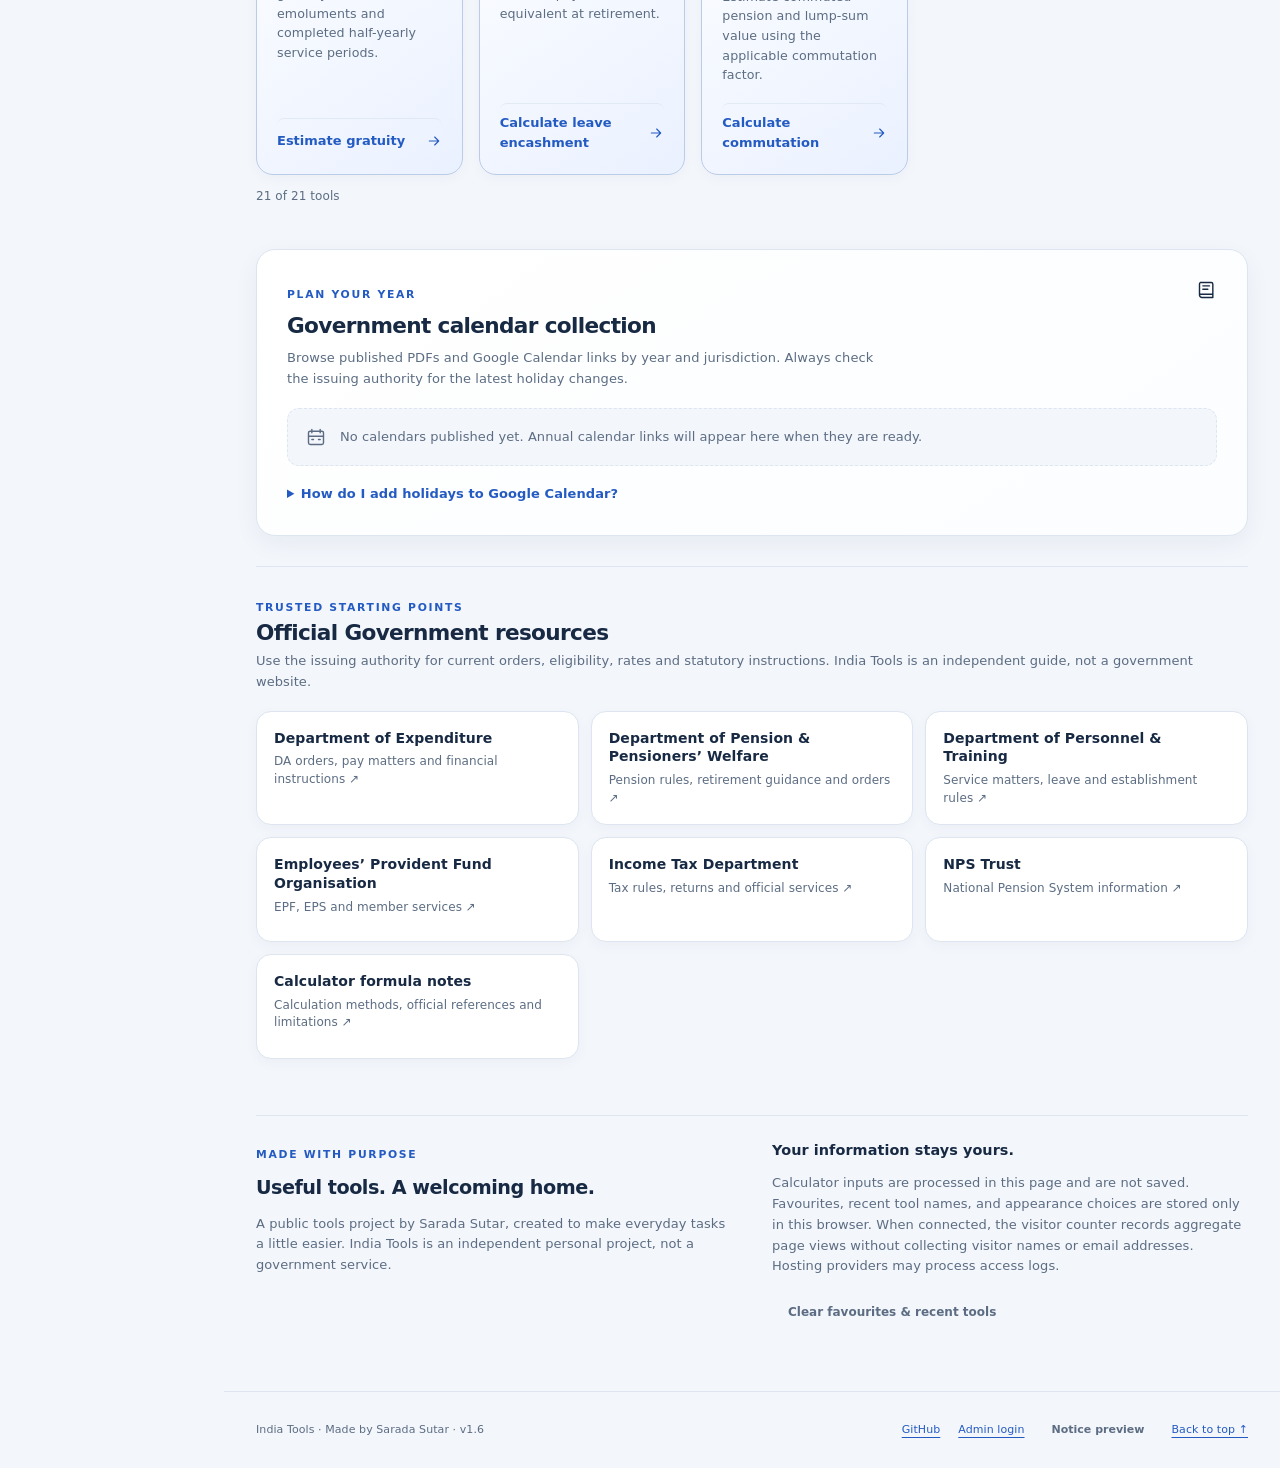
==== commit ae76bcc8: "Publish DoPT mainboard calendar as India Tools v1.6" ====
--- a/index.html
+++ b/index.html
@@ -5,8 +5,8 @@
   <meta name="description" content="India Tools by Sarada Sutar. Free calendars, date calculators, GST and loan EMI calculators, number tools and text utilities for everyday life. No public account needed.">
   <meta property="og:title" content="India Tools · Everyday, made easier."><meta property="og:description" content="Your everyday toolkit: calendars, calculations and useful little shortcuts. Free to use."><meta property="og:type" content="website"><meta property="og:url" content="https://saradasutar.github.io/india/"><meta name="twitter:card" content="summary">
   <title>India Tools · Everyday, made easier.</title>
-  <link rel="icon" href="./favicon.svg" type="image/svg+xml"><link rel="stylesheet" href="./dashboard.css?v=1.2">
-  <script src="./tool-core.js?v=0.8" defer></script><script src="./dashboard.js?v=1.5" defer></script>
+  <link rel="icon" href="./favicon.svg" type="image/svg+xml"><link rel="stylesheet" href="./dashboard.css?v=1.6">
+  <script src="./tool-core.js?v=0.8" defer></script><script src="./dashboard.js?v=1.6" defer></script>
 </head>
 <body>
 <a class="skip" href="#main">Skip to content</a>
@@ -76,7 +76,7 @@
   </section>
   <section class="about full-width" id="about"><div><span class="eyebrow">Made with purpose</span><h2>Useful tools. A welcoming home.</h2><p>A public tools project by Sarada Sutar, created to make everyday tasks a little easier. India Tools is an independent personal project, not a government service.</p></div><div><h3>Your information stays yours.</h3><p>Calculator inputs are processed in this page and are not saved. Favourites, recent tool names, and appearance choices are stored only in this browser. When connected, the visitor counter records aggregate page views without collecting visitor names or email addresses. Hosting providers may process access logs.</p><button id="resetPersonal" class="quiet-button">Clear favourites &amp; recent tools</button><p id="resetStatus" class="small" role="status"></p></div></section>
 </main>
-<footer><span>India Tools · Made by Sarada Sutar · v1.5</span><div class="footer-links"><a href="https://github.com/saradasutar/india">GitHub</a><a href="./admin.html">Admin login</a><button id="noticeAdminOpen" class="quiet-button">Notice preview</button><a href="#main">Back to top ↑</a></div></footer>
+<footer><span>India Tools · Made by Sarada Sutar · v1.6</span><div class="footer-links"><a href="https://github.com/saradasutar/india">GitHub</a><a href="./admin.html">Admin login</a><button id="noticeAdminOpen" class="quiet-button">Notice preview</button><a href="#main">Back to top ↑</a></div></footer>
 <dialog id="toolDialog" aria-labelledby="toolTitle" aria-describedby="toolIntro"><div class="dialog-header"><div><span class="eyebrow" id="toolCategory"></span><h2 id="toolTitle"></h2></div><button class="close icon-button" aria-label="Close tool"><i data-icon="close"></i></button></div><p id="toolIntro" class="dialog-intro"></p><form id="toolForm"><div id="toolFields" class="fields"></div><div id="textActions" class="text-actions" hidden><button type="button" data-text-action="upper">UPPERCASE</button><button type="button" data-text-action="lower">lowercase</button><button type="button" data-text-action="clean">Clean spacing</button><button type="button" id="undoText" disabled>Undo</button></div><div id="textCounts" class="text-counts" role="status" hidden></div><p id="toolError" class="tool-error" role="alert"></p><div class="tool-actions"><button id="calculate" class="primary">Calculate</button><button type="button" id="toolExample">Try an example</button><button type="button" id="toolClear" class="quiet-button">Clear</button></div></form><section id="resultBox" class="result-box" hidden><output id="toolResult" aria-live="polite" aria-label="Calculation result"></output><div class="result-actions"><small>Calculated on your device</small><button id="copyResult">Copy result</button></div></section><p id="toolHelp" class="tool-help"></p><div class="result-actions"><button id="shareTool" class="tool-share quiet-button">Copy tool link</button><small id="copyStatus" role="status"></small></div></dialog>
 <dialog id="noticeAdmin" aria-labelledby="noticeAdminTitle"><button class="close" type="button">Close</button><h2 id="noticeAdminTitle">Notice board &amp; quote</h2><p class="notice-help">Preview your changes here. Publishing requires your authorised GitHub account. Preview changes affect only this open page.</p><form id="noticeForm" class="notice-form"><label><input id="noticeEnabled" type="checkbox"> Show notice board</label><label>Heading<select id="noticeKind"><option>Notice</option><option>Quote of the day</option><option>Announcement</option></select></label><label>Message or quote<textarea id="noticeText" rows="3" maxlength="1000" required></textarea></label><label>Optional HTTPS link<input id="noticeLink" type="url" placeholder="https://example.com"></label><label>Scrolling speed<select id="noticeSpeed"><option value="slow">Slow</option><option value="normal">Normal</option><option value="fast">Fast</option></select></label><div class="admin-actions"><button type="submit" class="primary">Preview changes</button><button id="noticePrepare" type="button">Prepare for publishing</button><button id="noticeRestore" type="button">Restore published</button></div></form><section id="noticePublish" hidden><p>Copy these settings, open the GitHub editor, replace the file contents and choose <strong>Commit changes</strong>. The public notice updates after the website deployment finishes.</p><label>Settings to publish<textarea id="noticeExport" rows="9" readonly></textarea></label><div class="admin-actions"><button id="noticeCopy" type="button">Copy settings</button><a href="https://github.com/saradasutar/india/edit/main/notice-board.json" target="_blank" rel="noopener noreferrer">Open GitHub editor ↗</a></div></section><p id="noticeStatus" role="status"></p></dialog>
 
--- a/dashboard.css
+++ b/dashboard.css
@@ -118,3 +118,44 @@
 .dark .resource-link{background:#1b2b42;border-color:#3a506d}
 @media(max-width:1000px){.resource-grid{grid-template-columns:repeat(2,minmax(0,1fr))}}
 @media(max-width:530px){.resource-grid{grid-template-columns:1fr}.resource-link{min-height:85px}}
+
+/* v1.6 — compact DoPT holiday calendar on the main dashboard */
+.dopt-calendar-card{margin:0 0 26px;padding:20px 21px;background:var(--surface);border:1px solid var(--line);border-radius:20px;box-shadow:var(--shadow);min-width:0}
+.dopt-calendar-head{display:flex;align-items:flex-start;justify-content:space-between;gap:16px;margin-bottom:15px}
+.dopt-calendar-head h2{margin:3px 0 4px;font-size:1.18rem}
+.dopt-calendar-head p{margin:0;font-size:.76rem}
+.dopt-month-nav{display:flex;align-items:center;gap:7px;white-space:nowrap}
+.dopt-month-nav strong{font-size:.88rem;min-width:112px;text-align:center}
+.dopt-month-nav button{min-width:34px;min-height:34px;width:34px;height:34px;padding:5px;border-radius:10px;font-size:1.2rem}
+.dopt-month-nav button:disabled{opacity:.35}
+.dopt-calendar-layout{display:grid;grid-template-columns:minmax(0,1.12fr) minmax(205px,.88fr);gap:20px;align-items:start}
+.dopt-month-grid{display:grid;grid-template-columns:repeat(7,minmax(0,1fr));gap:5px}
+.dopt-weekday{display:grid;place-items:center;min-height:25px;color:var(--muted);font-size:.68rem;font-weight:800}
+.dopt-day-blank{min-height:38px}
+.dopt-day{position:relative;display:grid;place-items:center;min-width:0;min-height:38px;height:38px;padding:0;border:1px solid transparent;border-radius:10px;background:transparent;font-size:.78rem;font-weight:650}
+.dopt-day:hover{background:var(--soft);border-color:var(--line)}
+.dopt-day.is-weekend{color:var(--muted);background:color-mix(in srgb,var(--bg) 68%,transparent)}
+.dopt-day.is-holiday{background:#fff0e8;color:#a33e17;border-color:#f3c6ad;font-weight:850}
+.dopt-day.is-holiday:after{content:"";position:absolute;bottom:3px;left:calc(50% - 2px);width:4px;height:4px;border-radius:50%;background:#d65b2d}
+.dopt-day.is-today{outline:2px solid var(--primary);outline-offset:-2px}
+.dopt-day.is-selected{box-shadow:0 0 0 2px var(--primary) inset}
+.dopt-month-agenda{min-width:0;padding:13px 14px;background:var(--bg);border:1px solid var(--line);border-radius:14px}
+.dopt-agenda-title{font-size:.78rem;font-weight:850;margin-bottom:7px}
+.dopt-holiday-item{display:flex;align-items:flex-start;gap:10px;width:100%;min-height:35px;padding:6px 0;border:0;border-bottom:1px solid var(--line);border-radius:0;background:transparent;text-align:left}
+.dopt-holiday-item:last-child{border-bottom:0}
+.dopt-holiday-item:hover{background:transparent;color:var(--primary)}
+.dopt-holiday-date{flex:0 0 48px;color:var(--primary);font-size:.7rem;font-weight:850}
+.dopt-holiday-name{font-size:.73rem;line-height:1.4;font-weight:650}
+.dopt-no-holidays{margin:4px 0;font-size:.74rem;line-height:1.45}
+.dopt-selected-date{margin:10px 0 0;padding-top:8px;border-top:1px dashed var(--line);font-size:.68rem;line-height:1.45}
+.dopt-calendar-foot{display:flex;flex-wrap:wrap;align-items:center;gap:10px 16px;margin-top:14px;font-size:.68rem;color:var(--muted)}
+.dopt-calendar-foot a{font-weight:750;text-decoration:none}
+.dopt-calendar-foot span{display:inline-flex;align-items:center;gap:6px}
+.dopt-dot{width:8px;height:8px;border-radius:50%;display:inline-block}
+.dopt-dot-holiday{background:#d65b2d}.dopt-dot-weekend{background:#9aa8b8}
+.dopt-calendar-note{margin:10px 0 0;font-size:.66rem;line-height:1.5}
+.dark .dopt-day.is-holiday{background:#462c26;color:#ffd0b8;border-color:#754637}
+.dark .dopt-day.is-holiday:after{background:#ff9b72}
+.dark .dopt-month-agenda{background:#142238;border-color:#34465e}
+@media(max-width:760px){.dopt-calendar-card{padding:16px;margin-bottom:22px}.dopt-calendar-head{flex-wrap:wrap}.dopt-calendar-layout{grid-template-columns:1fr;gap:12px}.dopt-month-grid{gap:4px}.dopt-day{min-height:36px;height:36px}.dopt-day-blank{min-height:36px}.dopt-month-agenda{padding:11px 12px}.dopt-holiday-item{min-height:32px}}
+@media(max-width:380px){.dopt-calendar-head{gap:9px}.dopt-month-nav{width:100%;justify-content:flex-start}.dopt-day{min-height:33px;height:33px;font-size:.72rem}}
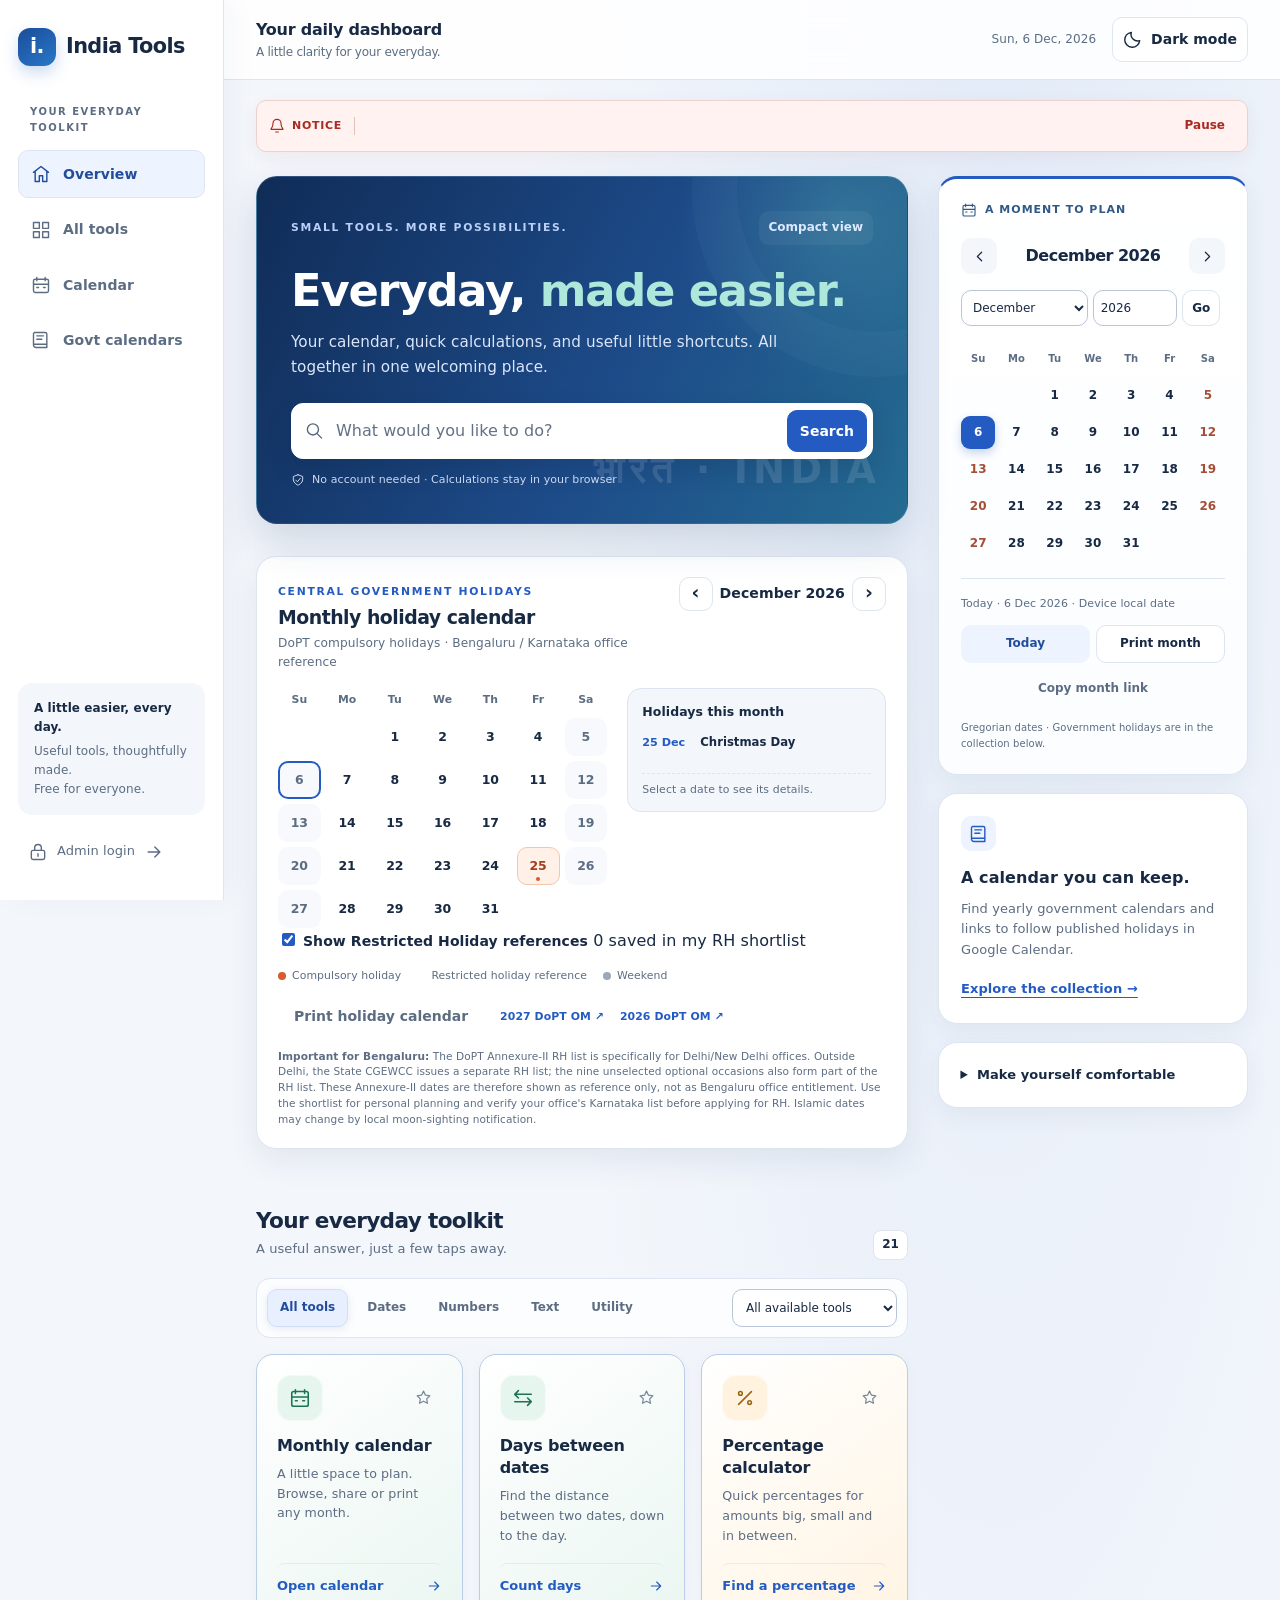
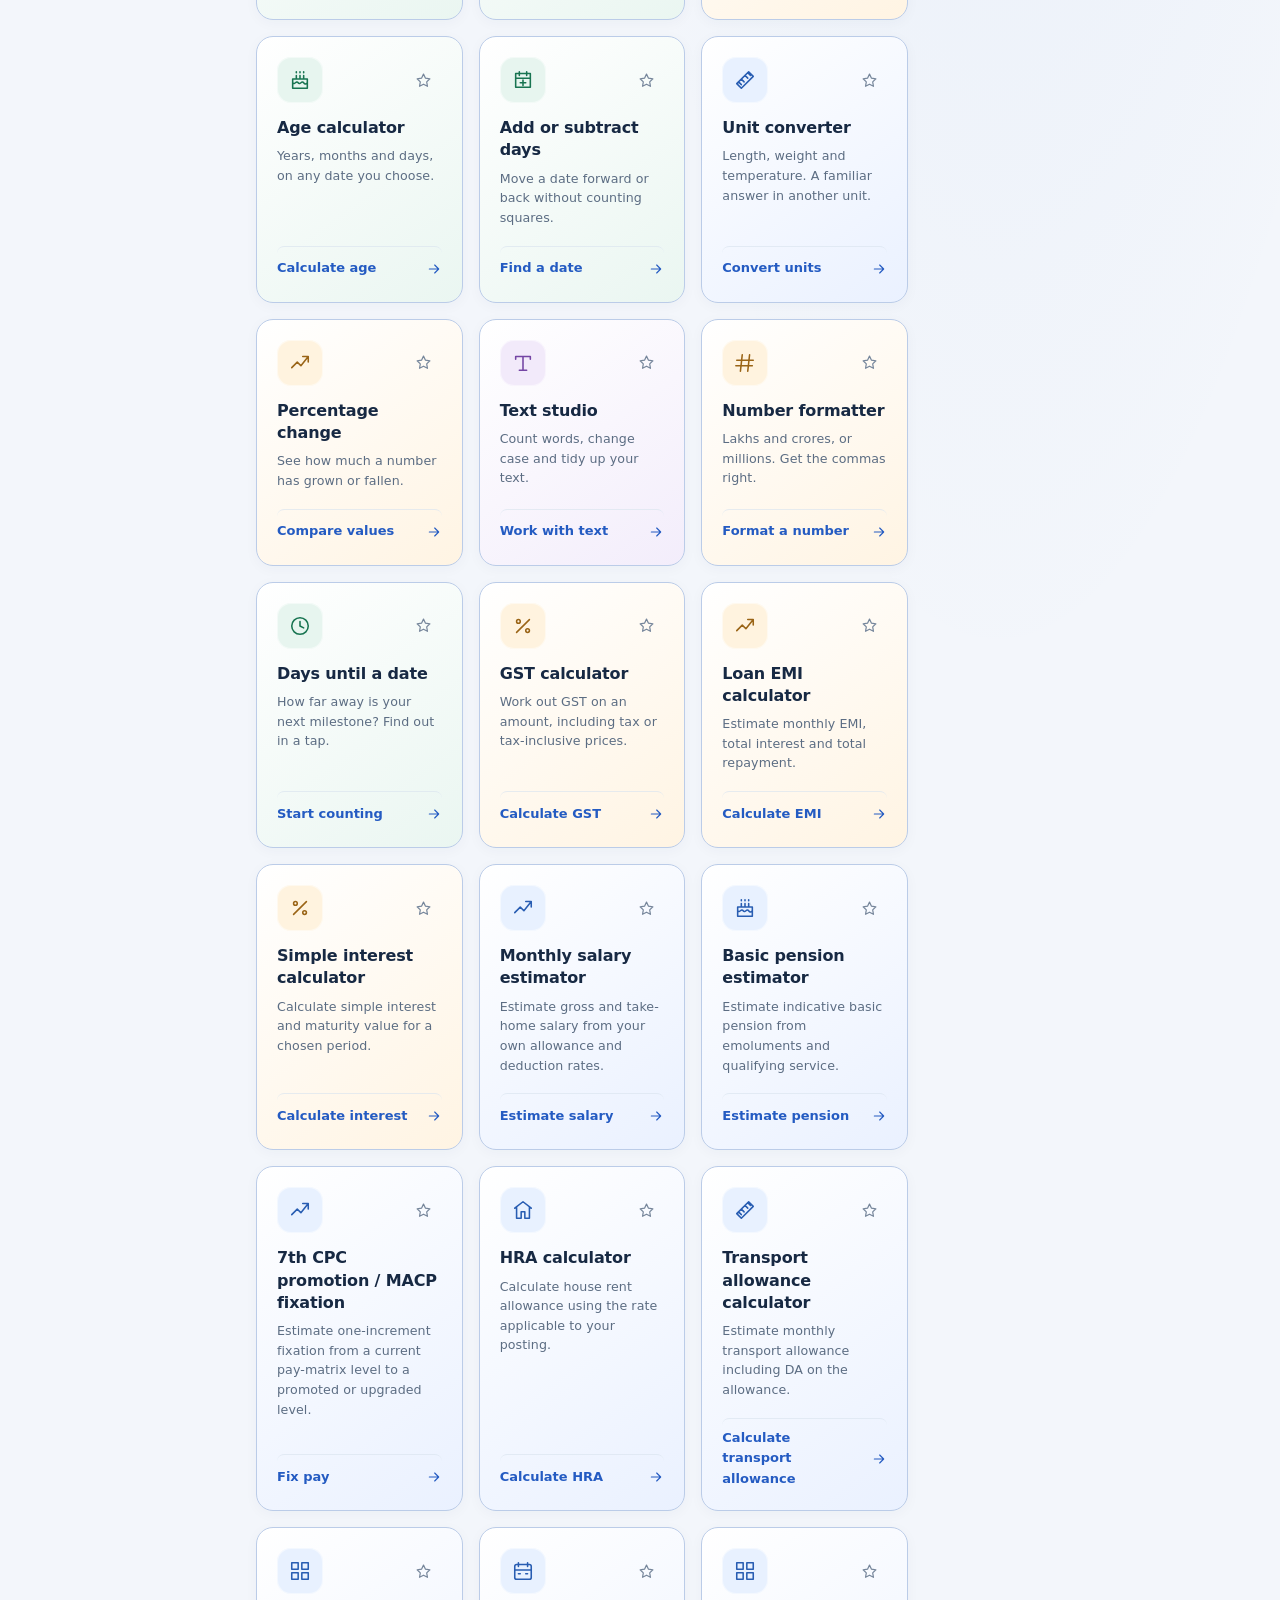
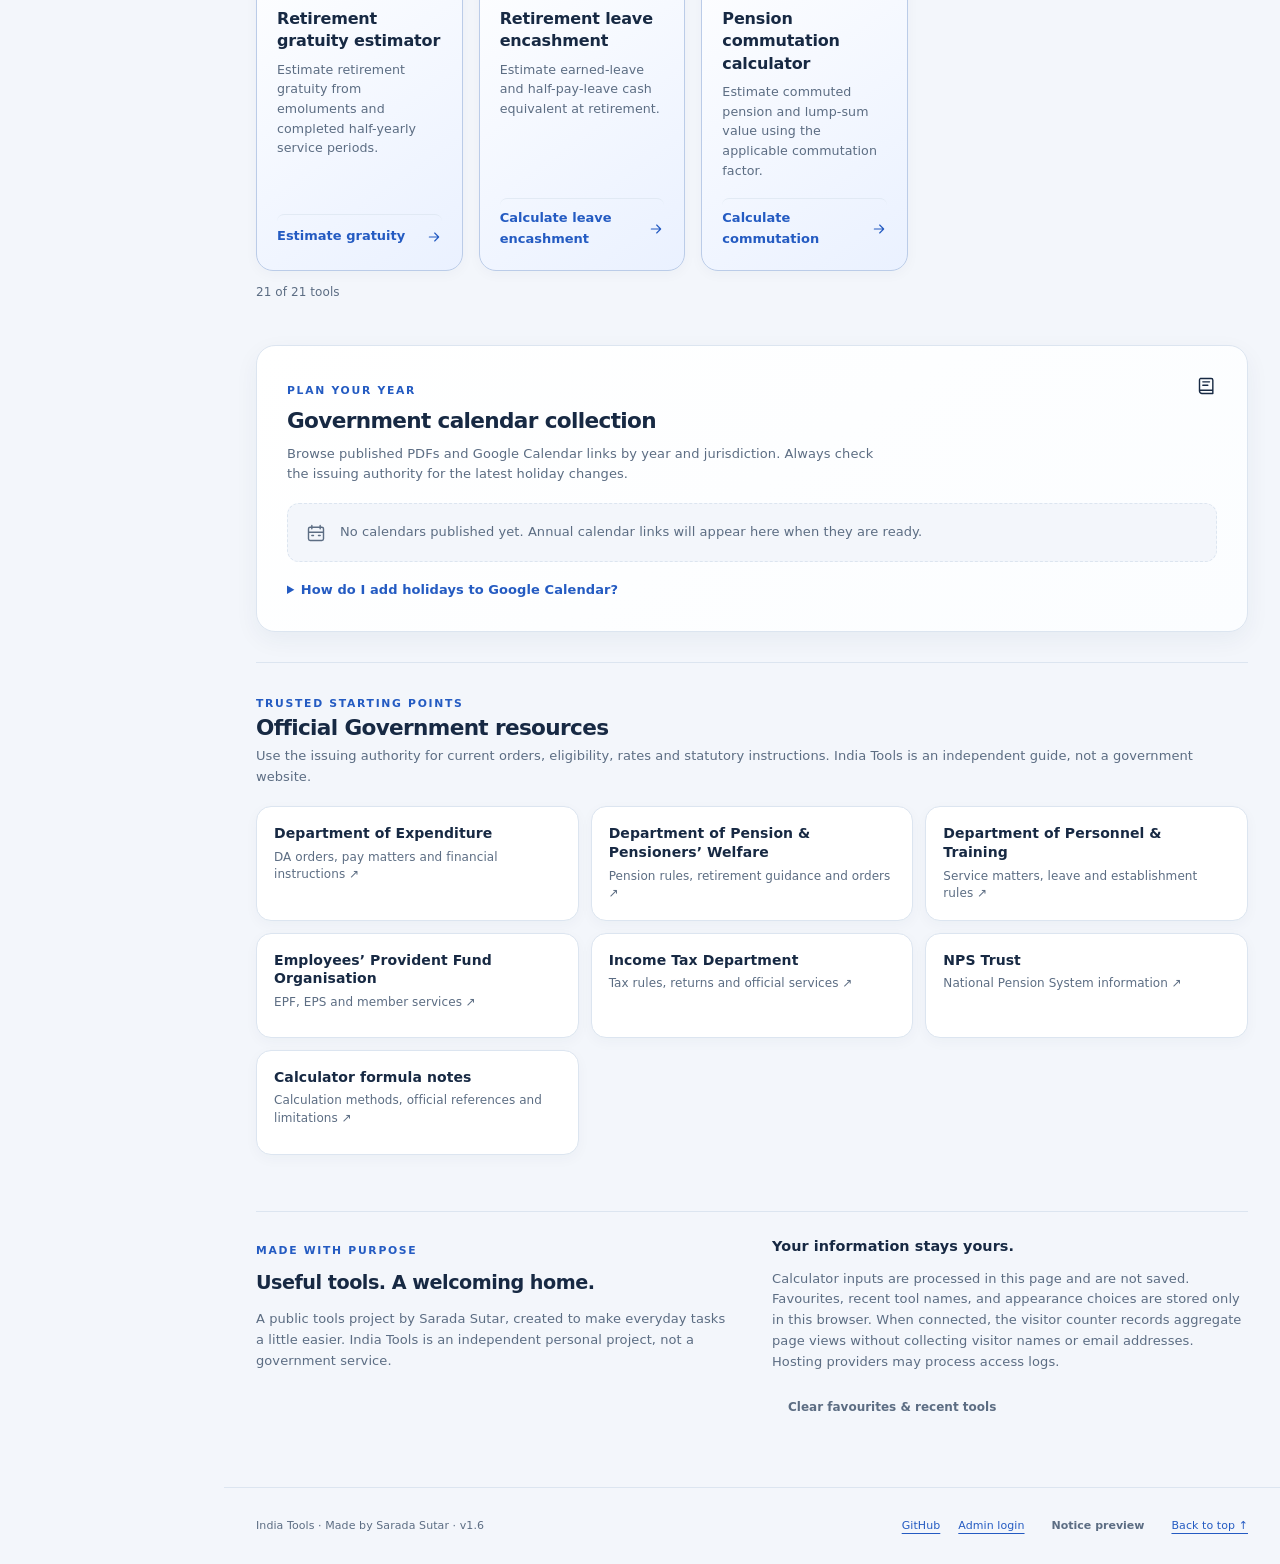
==== commit 40c19b1b: "Add restricted holiday controls, shortlist and print action" ====
--- a/index.html
+++ b/index.html
@@ -44,8 +44,12 @@
         <div class="dopt-month-grid" id="doptMonthGrid" role="group" aria-label="Monthly calendar with DoPT holidays"></div>
         <aside class="dopt-month-agenda" aria-label="Holidays this month"><div class="dopt-agenda-title">Holidays this month</div><div id="doptHolidayList"></div><p id="doptSelectedDate" class="dopt-selected-date" aria-live="polite">Select a date to see its details.</p></aside>
       </div>
-      <div class="dopt-calendar-foot"><span><i class="dopt-dot dopt-dot-holiday"></i> DoPT compulsory holiday</span><span><i class="dopt-dot dopt-dot-weekend"></i> Weekend</span><a href="https://dtf.in/wp-content/files/DoPT_O.M._dated_16.07.2026__Holidays_to_be_observed_in_Central_Government_Offices_during_the_year_2027_-_reg...PDF" target="_blank" rel="noopener noreferrer">2027 DoPT OM ↗</a><a href="https://d1jmc0u14z2tmp.cloudfront.net/uploads/media/List-of-Holiday-2026-DoPT-0693911b85f7cc3-00668785.pdf" target="_blank" rel="noopener noreferrer">2026 DoPT OM ↗</a></div>
-      <p class="dopt-calendar-note">Shows the 14 compulsory holidays for Central Government offices outside Delhi/New Delhi. Three additional holidays and local restricted holidays are set by the State CGEWCC / office; not included until Bengaluru/Karnataka's applicable list is verified. Islamic holiday dates may change by local moon-sighting notification. Check the original office order before relying on a date.</p>
+      <div class="dopt-calendar-controls">
+        <label class="dopt-toggle"><input id="doptShowRH" type="checkbox" checked> Show Restricted Holiday references</label>
+        <span id="doptShortlistCount" class="dopt-shortlist-count">0 saved in my RH shortlist</span>
+      </div>
+      <div class="dopt-calendar-foot"><span><i class="dopt-dot dopt-dot-holiday"></i> Compulsory holiday</span><span><i class="dopt-dot dopt-dot-restricted"></i> Restricted holiday reference</span><span><i class="dopt-dot dopt-dot-weekend"></i> Weekend</span><button id="doptPrint" type="button" class="quiet-button">Print holiday calendar</button><a href="https://dtf.in/wp-content/files/DoPT_O.M._dated_16.07.2026__Holidays_to_be_observed_in_Central_Government_Offices_during_the_year_2027_-_reg...PDF" target="_blank" rel="noopener noreferrer">2027 DoPT OM ↗</a><a href="https://d1jmc0u14z2tmp.cloudfront.net/uploads/media/List-of-Holiday-2026-DoPT-0693911b85f7cc3-00668785.pdf" target="_blank" rel="noopener noreferrer">2026 DoPT OM ↗</a></div>
+      <p class="dopt-calendar-note"><strong>Important for Bengaluru:</strong> The DoPT Annexure-II RH list is specifically for Delhi/New Delhi offices. Outside Delhi, the State CGEWCC issues a separate RH list; the nine unselected optional occasions also form part of the RH list. These Annexure-II dates are therefore shown as reference only, not as Bengaluru office entitlement. Use the shortlist for personal planning and verify your office's Karnataka list before applying for RH. Islamic dates may change by local moon-sighting notification.</p>
     </section>
     <section id="tools" aria-labelledby="toolsTitle">
       <div class="sectionhead"><div><h2 id="toolsTitle">Your everyday toolkit</h2><p>A useful answer, just a few taps away.</p></div><span class="tool-count" aria-label="21 available tools">21</span></div>
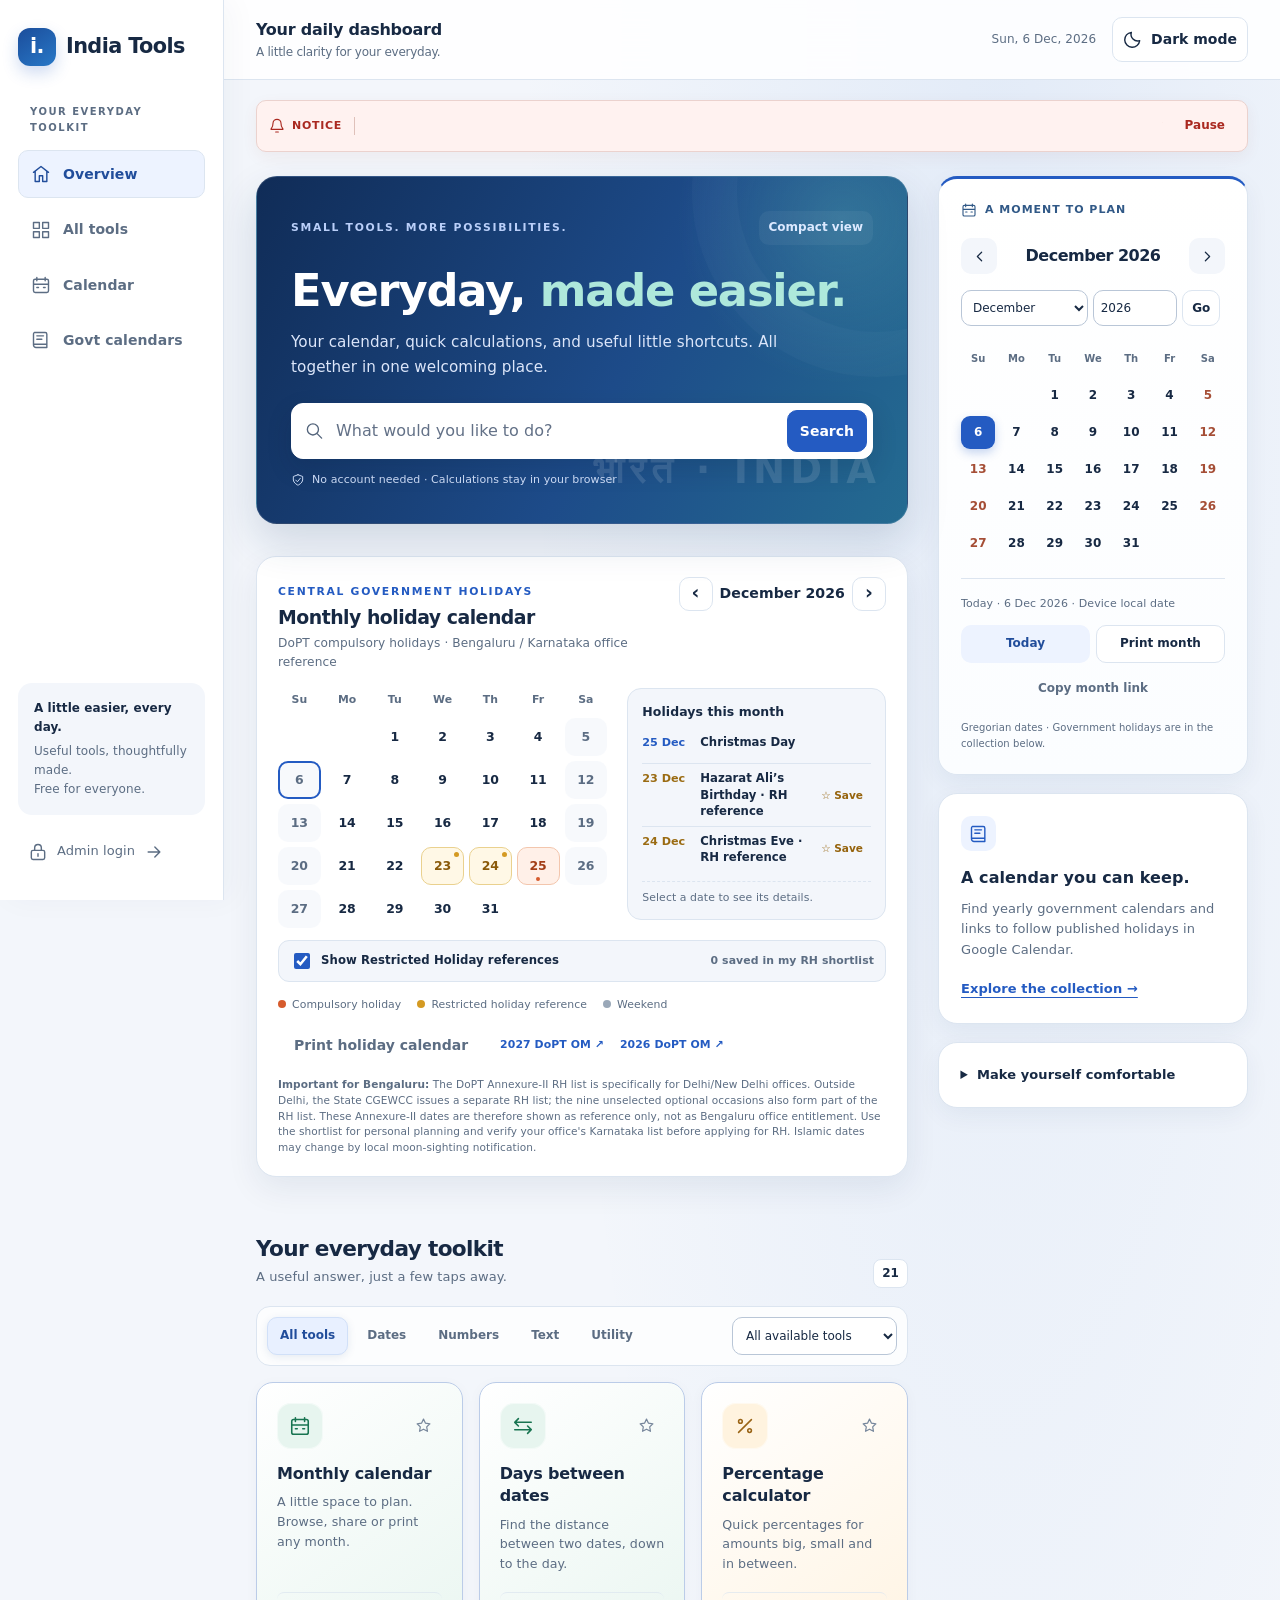
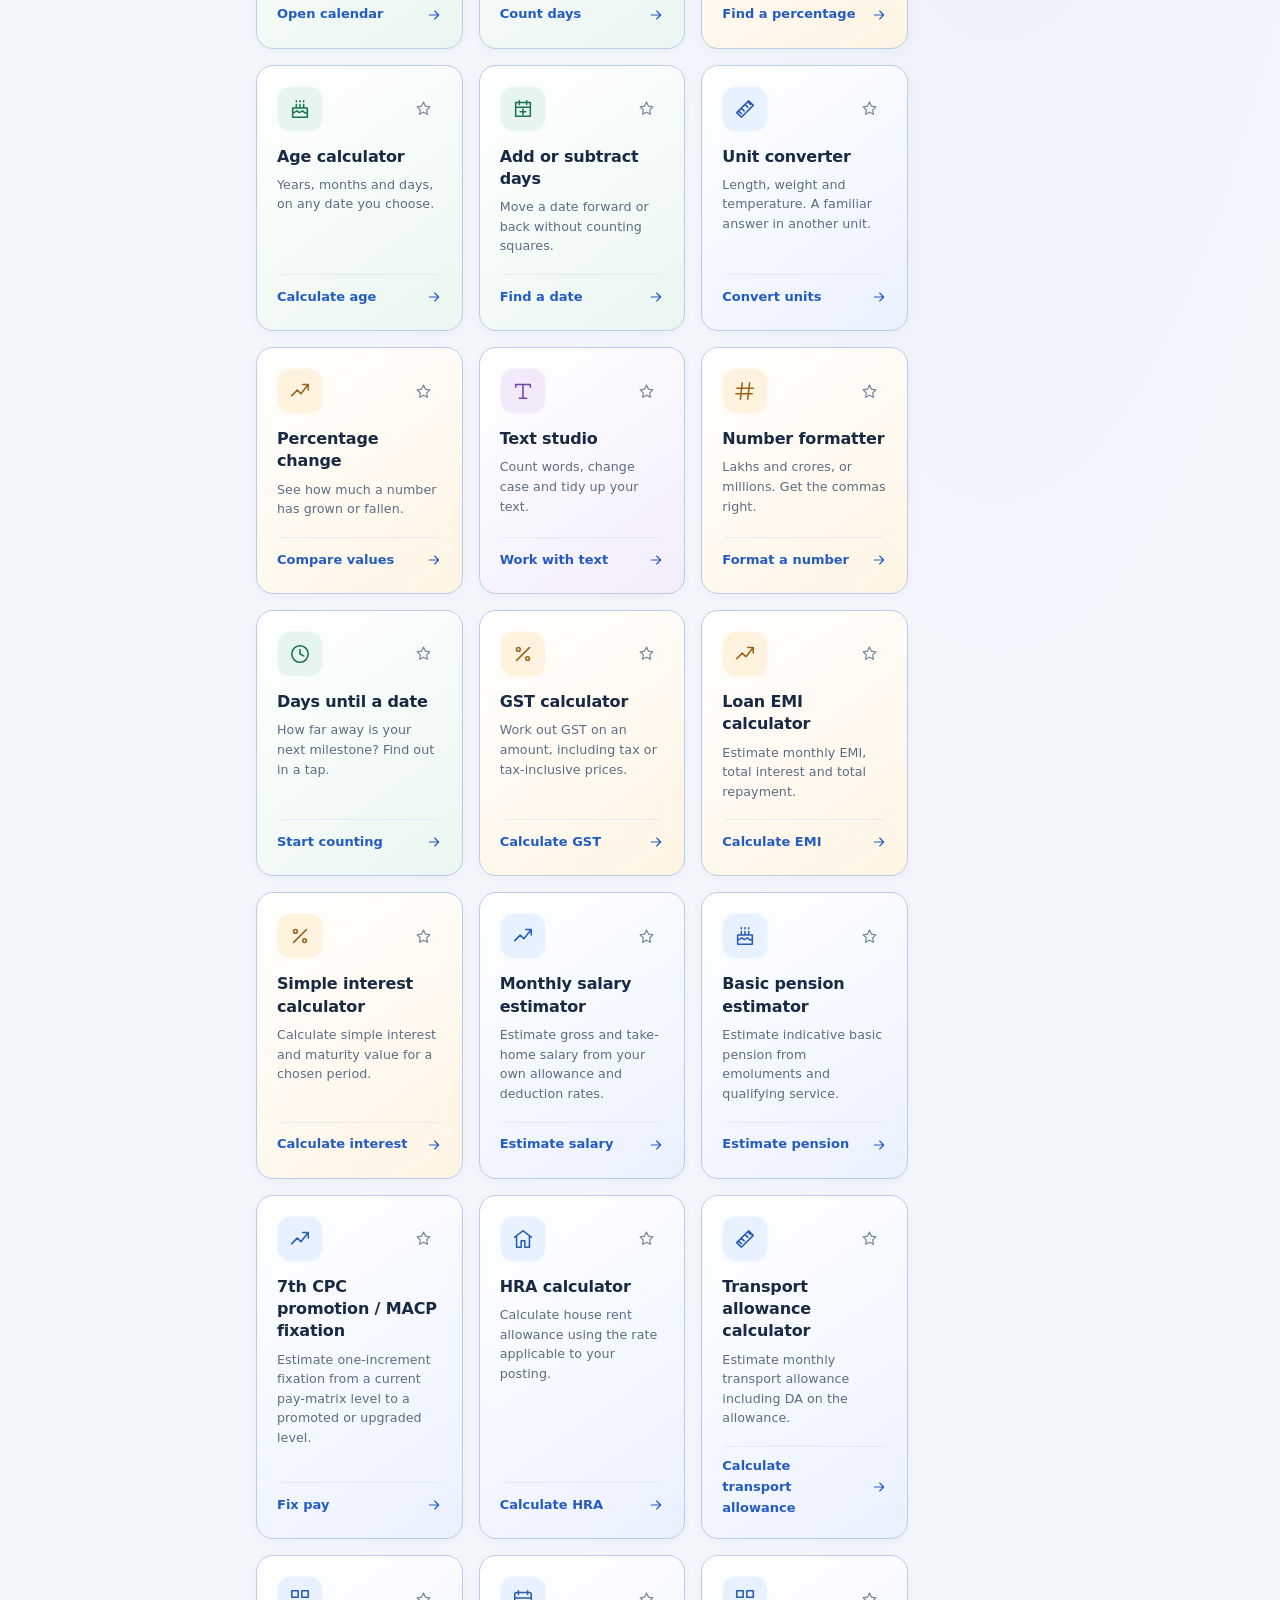
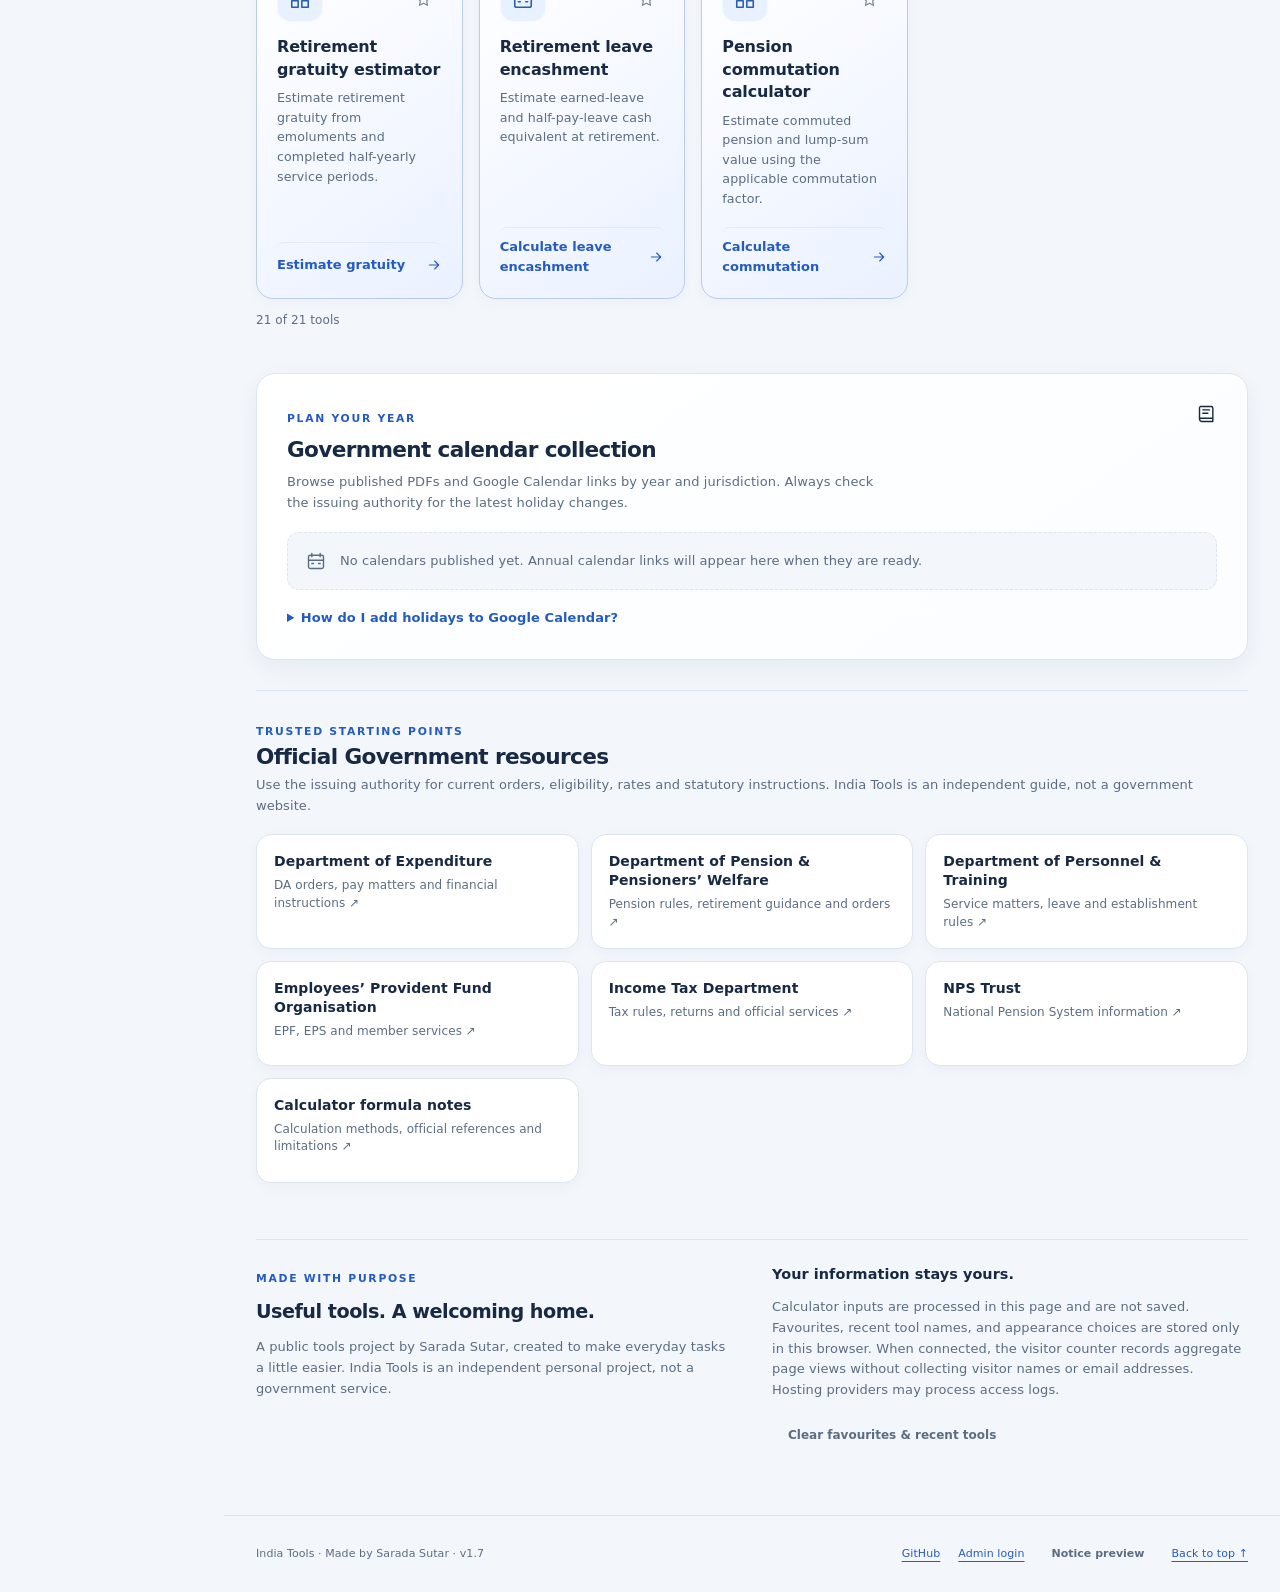
==== commit b812186e: "Publish restricted holiday calendar as India Tools v1.7" ====
--- a/index.html
+++ b/index.html
@@ -5,8 +5,8 @@
   <meta name="description" content="India Tools by Sarada Sutar. Free calendars, date calculators, GST and loan EMI calculators, number tools and text utilities for everyday life. No public account needed.">
   <meta property="og:title" content="India Tools · Everyday, made easier."><meta property="og:description" content="Your everyday toolkit: calendars, calculations and useful little shortcuts. Free to use."><meta property="og:type" content="website"><meta property="og:url" content="https://saradasutar.github.io/india/"><meta name="twitter:card" content="summary">
   <title>India Tools · Everyday, made easier.</title>
-  <link rel="icon" href="./favicon.svg" type="image/svg+xml"><link rel="stylesheet" href="./dashboard.css?v=1.6">
-  <script src="./tool-core.js?v=0.8" defer></script><script src="./dashboard.js?v=1.6" defer></script>
+  <link rel="icon" href="./favicon.svg" type="image/svg+xml"><link rel="stylesheet" href="./dashboard.css?v=1.7">
+  <script src="./tool-core.js?v=0.8" defer></script><script src="./dashboard.js?v=1.7" defer></script>
 </head>
 <body>
 <a class="skip" href="#main">Skip to content</a>
@@ -80,7 +80,7 @@
   </section>
   <section class="about full-width" id="about"><div><span class="eyebrow">Made with purpose</span><h2>Useful tools. A welcoming home.</h2><p>A public tools project by Sarada Sutar, created to make everyday tasks a little easier. India Tools is an independent personal project, not a government service.</p></div><div><h3>Your information stays yours.</h3><p>Calculator inputs are processed in this page and are not saved. Favourites, recent tool names, and appearance choices are stored only in this browser. When connected, the visitor counter records aggregate page views without collecting visitor names or email addresses. Hosting providers may process access logs.</p><button id="resetPersonal" class="quiet-button">Clear favourites &amp; recent tools</button><p id="resetStatus" class="small" role="status"></p></div></section>
 </main>
-<footer><span>India Tools · Made by Sarada Sutar · v1.6</span><div class="footer-links"><a href="https://github.com/saradasutar/india">GitHub</a><a href="./admin.html">Admin login</a><button id="noticeAdminOpen" class="quiet-button">Notice preview</button><a href="#main">Back to top ↑</a></div></footer>
+<footer><span>India Tools · Made by Sarada Sutar · v1.7</span><div class="footer-links"><a href="https://github.com/saradasutar/india">GitHub</a><a href="./admin.html">Admin login</a><button id="noticeAdminOpen" class="quiet-button">Notice preview</button><a href="#main">Back to top ↑</a></div></footer>
 <dialog id="toolDialog" aria-labelledby="toolTitle" aria-describedby="toolIntro"><div class="dialog-header"><div><span class="eyebrow" id="toolCategory"></span><h2 id="toolTitle"></h2></div><button class="close icon-button" aria-label="Close tool"><i data-icon="close"></i></button></div><p id="toolIntro" class="dialog-intro"></p><form id="toolForm"><div id="toolFields" class="fields"></div><div id="textActions" class="text-actions" hidden><button type="button" data-text-action="upper">UPPERCASE</button><button type="button" data-text-action="lower">lowercase</button><button type="button" data-text-action="clean">Clean spacing</button><button type="button" id="undoText" disabled>Undo</button></div><div id="textCounts" class="text-counts" role="status" hidden></div><p id="toolError" class="tool-error" role="alert"></p><div class="tool-actions"><button id="calculate" class="primary">Calculate</button><button type="button" id="toolExample">Try an example</button><button type="button" id="toolClear" class="quiet-button">Clear</button></div></form><section id="resultBox" class="result-box" hidden><output id="toolResult" aria-live="polite" aria-label="Calculation result"></output><div class="result-actions"><small>Calculated on your device</small><button id="copyResult">Copy result</button></div></section><p id="toolHelp" class="tool-help"></p><div class="result-actions"><button id="shareTool" class="tool-share quiet-button">Copy tool link</button><small id="copyStatus" role="status"></small></div></dialog>
 <dialog id="noticeAdmin" aria-labelledby="noticeAdminTitle"><button class="close" type="button">Close</button><h2 id="noticeAdminTitle">Notice board &amp; quote</h2><p class="notice-help">Preview your changes here. Publishing requires your authorised GitHub account. Preview changes affect only this open page.</p><form id="noticeForm" class="notice-form"><label><input id="noticeEnabled" type="checkbox"> Show notice board</label><label>Heading<select id="noticeKind"><option>Notice</option><option>Quote of the day</option><option>Announcement</option></select></label><label>Message or quote<textarea id="noticeText" rows="3" maxlength="1000" required></textarea></label><label>Optional HTTPS link<input id="noticeLink" type="url" placeholder="https://example.com"></label><label>Scrolling speed<select id="noticeSpeed"><option value="slow">Slow</option><option value="normal">Normal</option><option value="fast">Fast</option></select></label><div class="admin-actions"><button type="submit" class="primary">Preview changes</button><button id="noticePrepare" type="button">Prepare for publishing</button><button id="noticeRestore" type="button">Restore published</button></div></form><section id="noticePublish" hidden><p>Copy these settings, open the GitHub editor, replace the file contents and choose <strong>Commit changes</strong>. The public notice updates after the website deployment finishes.</p><label>Settings to publish<textarea id="noticeExport" rows="9" readonly></textarea></label><div class="admin-actions"><button id="noticeCopy" type="button">Copy settings</button><a href="https://github.com/saradasutar/india/edit/main/notice-board.json" target="_blank" rel="noopener noreferrer">Open GitHub editor ↗</a></div></section><p id="noticeStatus" role="status"></p></dialog>
 
--- a/dashboard.css
+++ b/dashboard.css
@@ -159,3 +159,40 @@
 .dark .dopt-month-agenda{background:#142238;border-color:#34465e}
 @media(max-width:760px){.dopt-calendar-card{padding:16px;margin-bottom:22px}.dopt-calendar-head{flex-wrap:wrap}.dopt-calendar-layout{grid-template-columns:1fr;gap:12px}.dopt-month-grid{gap:4px}.dopt-day{min-height:36px;height:36px}.dopt-day-blank{min-height:36px}.dopt-month-agenda{padding:11px 12px}.dopt-holiday-item{min-height:32px}}
 @media(max-width:380px){.dopt-calendar-head{gap:9px}.dopt-month-nav{width:100%;justify-content:flex-start}.dopt-day{min-height:33px;height:33px;font-size:.72rem}}
+
+/* v1.7 — restricted-holiday references, personal shortlist and print layout */
+.dopt-calendar-controls{display:flex;align-items:center;justify-content:space-between;gap:12px;margin:12px 0 3px;padding:9px 11px;background:var(--bg);border:1px solid var(--line);border-radius:11px}
+.dopt-toggle{display:flex;align-items:center;gap:8px;font-size:.73rem;font-weight:750}
+.dopt-toggle input{width:16px;height:16px;min-height:0;accent-color:var(--primary)}
+.dopt-shortlist-count{font-size:.68rem;color:var(--muted);font-weight:700}
+.dopt-day.is-restricted{background:#fff8e6;color:#8a5a0a;border-color:#ead18e}
+.dopt-day.is-restricted:before{content:"";position:absolute;top:4px;right:4px;width:5px;height:5px;border-radius:50%;background:#d49a22}
+.dopt-day.is-holiday.is-restricted{background:linear-gradient(135deg,#fff0e8 0 50%,#fff8e6 50% 100%);border-color:#dfb77d}
+.dopt-agenda-row{display:flex;align-items:center;gap:5px;border-bottom:1px solid var(--line)}
+.dopt-agenda-row:last-child{border-bottom:0}
+.dopt-agenda-row .dopt-holiday-item{flex:1;min-width:0;border:0}
+.dopt-agenda-row.is-rh .dopt-holiday-date{color:#9a6b12}
+.dopt-agenda-row.is-rh .dopt-holiday-name{font-weight:600}
+.dopt-rh-save{flex:0 0 auto;min-height:30px;padding:3px 7px;border:1px solid transparent;background:transparent;color:#95630c;font-size:.66rem;border-radius:8px}
+.dopt-rh-save:hover,.dopt-rh-save[aria-pressed=true]{background:#fff4d7;border-color:#ead18e;color:#77500b}
+.dopt-dot-restricted{background:#d49a22}
+.dark .dopt-day.is-restricted{background:#40351f;color:#ffdf9c;border-color:#78602c}
+.dark .dopt-day.is-holiday.is-restricted{background:linear-gradient(135deg,#462c26 0 50%,#40351f 50% 100%);border-color:#92703c}
+.dark .dopt-rh-save{color:#f1ca76}
+.dark .dopt-rh-save:hover,.dark .dopt-rh-save[aria-pressed=true]{background:#40351f;border-color:#78602c;color:#ffdf9c}
+@media(max-width:760px){.dopt-calendar-controls{align-items:flex-start;flex-direction:column;gap:6px}.dopt-agenda-row{gap:2px}.dopt-rh-save{padding:3px 5px}}
+@media print{
+ body.print-dopt{padding:0!important;background:#fff!important;color:#111!important}
+ body.print-dopt>*{display:none!important}
+ body.print-dopt #main{display:block!important;padding:0!important;margin:0!important}
+ body.print-dopt #main .main-column{display:block!important}
+ body.print-dopt #main .main-column>*{display:none!important}
+ body.print-dopt #doptCalendarCard{display:block!important;margin:0!important;padding:12px!important;border:0!important;box-shadow:none!important;background:#fff!important;color:#111!important}
+ body.print-dopt .dopt-calendar-layout{grid-template-columns:1.1fr .9fr!important}
+ body.print-dopt .dopt-calendar-controls,body.print-dopt #doptPrev,body.print-dopt #doptNext,body.print-dopt #doptPrint{display:none!important}
+ body.print-dopt .dopt-day{color:#111!important;min-height:28px!important;height:28px!important}
+ body.print-dopt .dopt-month-agenda{background:#fff!important;color:#111!important}
+ body.print-dopt .dopt-calendar-note,body.print-dopt .dopt-calendar-foot{color:#333!important}
+ body.print-dopt .dopt-calendar-foot a{display:none!important}
+ body.print-dopt .dopt-calendar-card *{break-inside:avoid}
+}
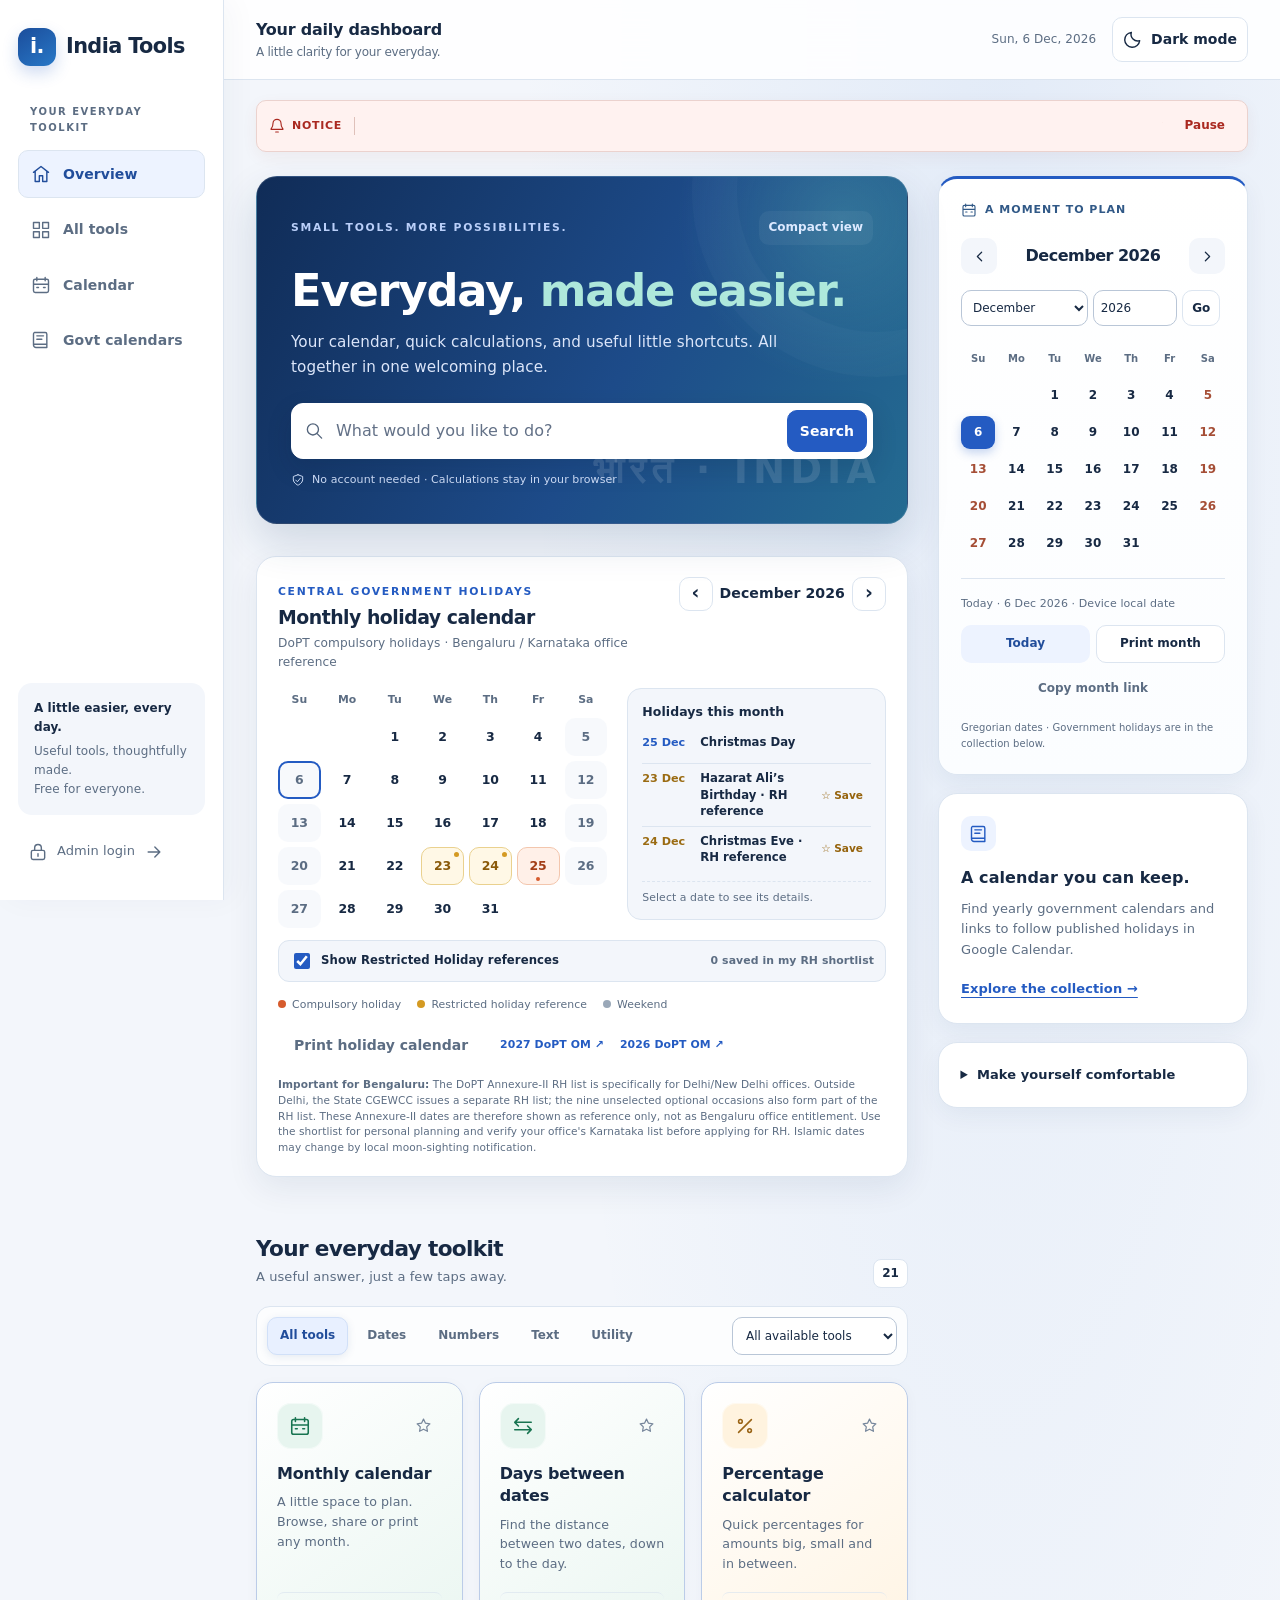
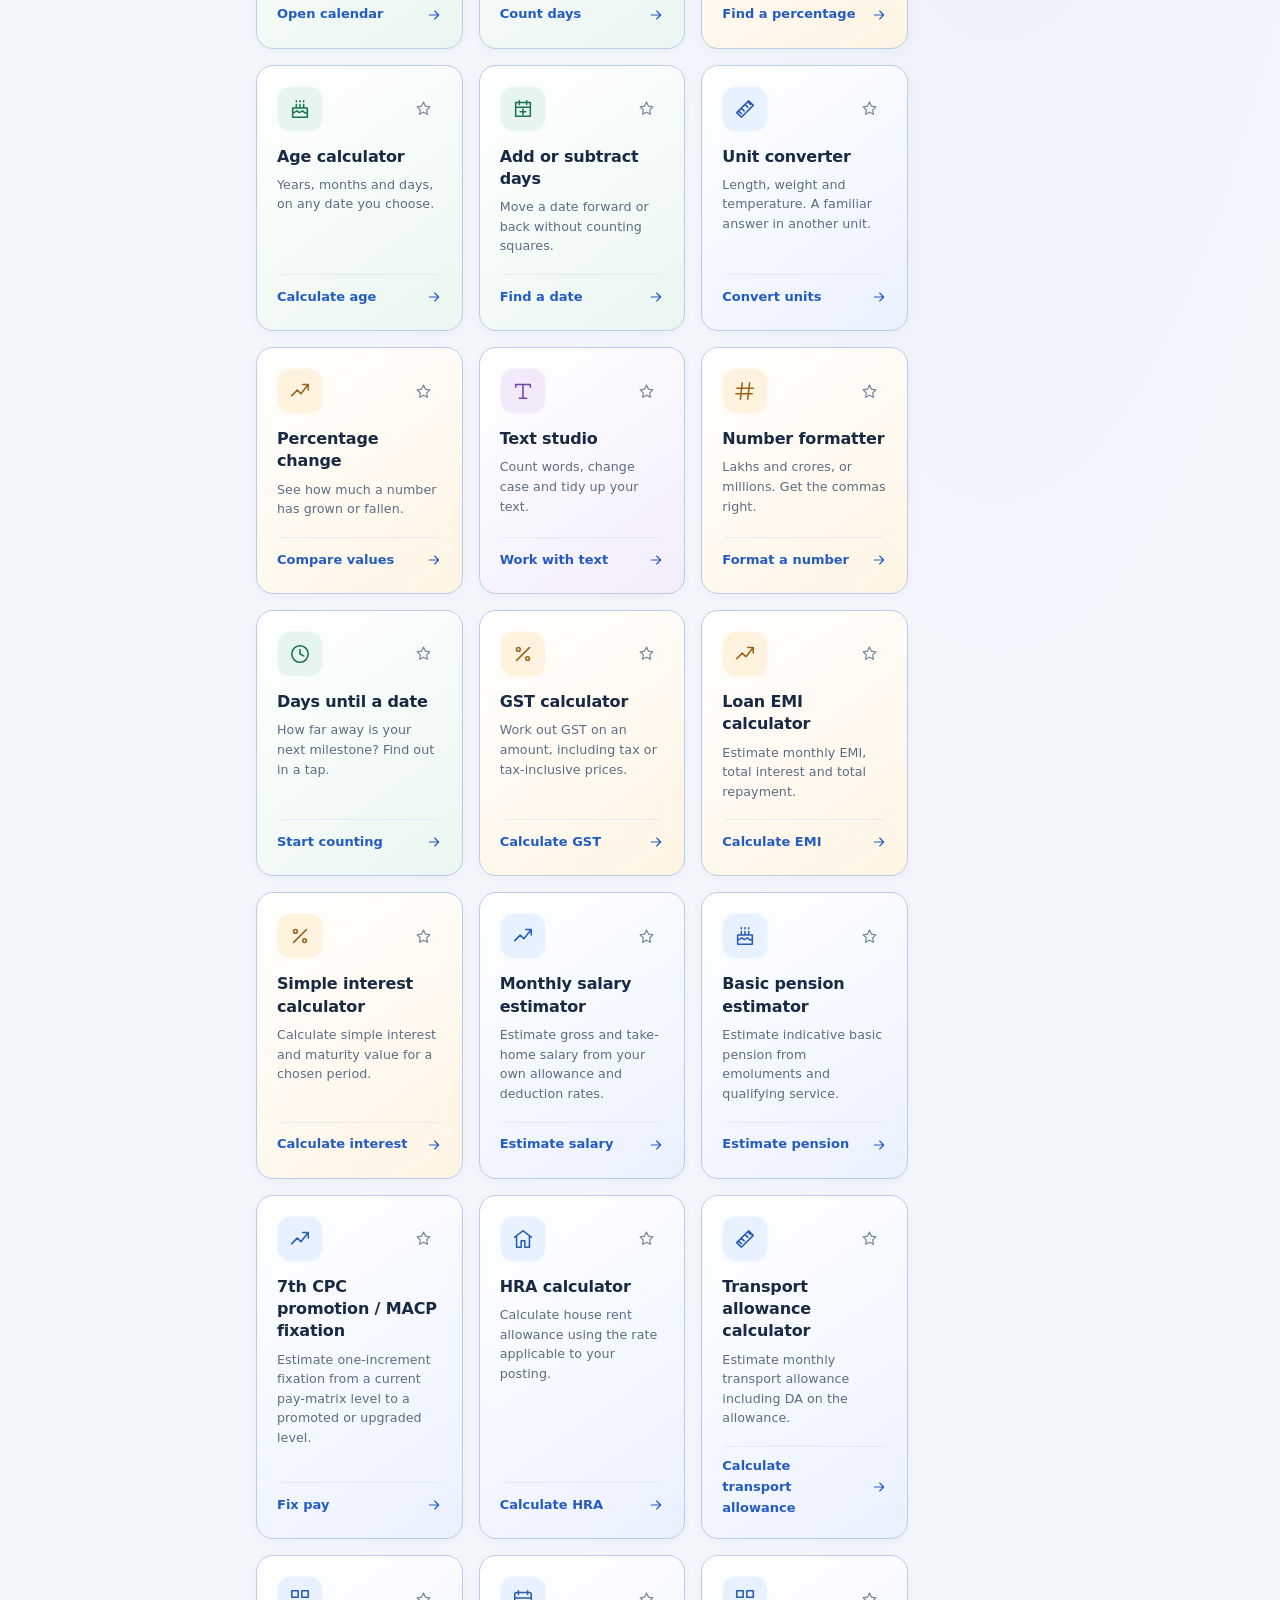
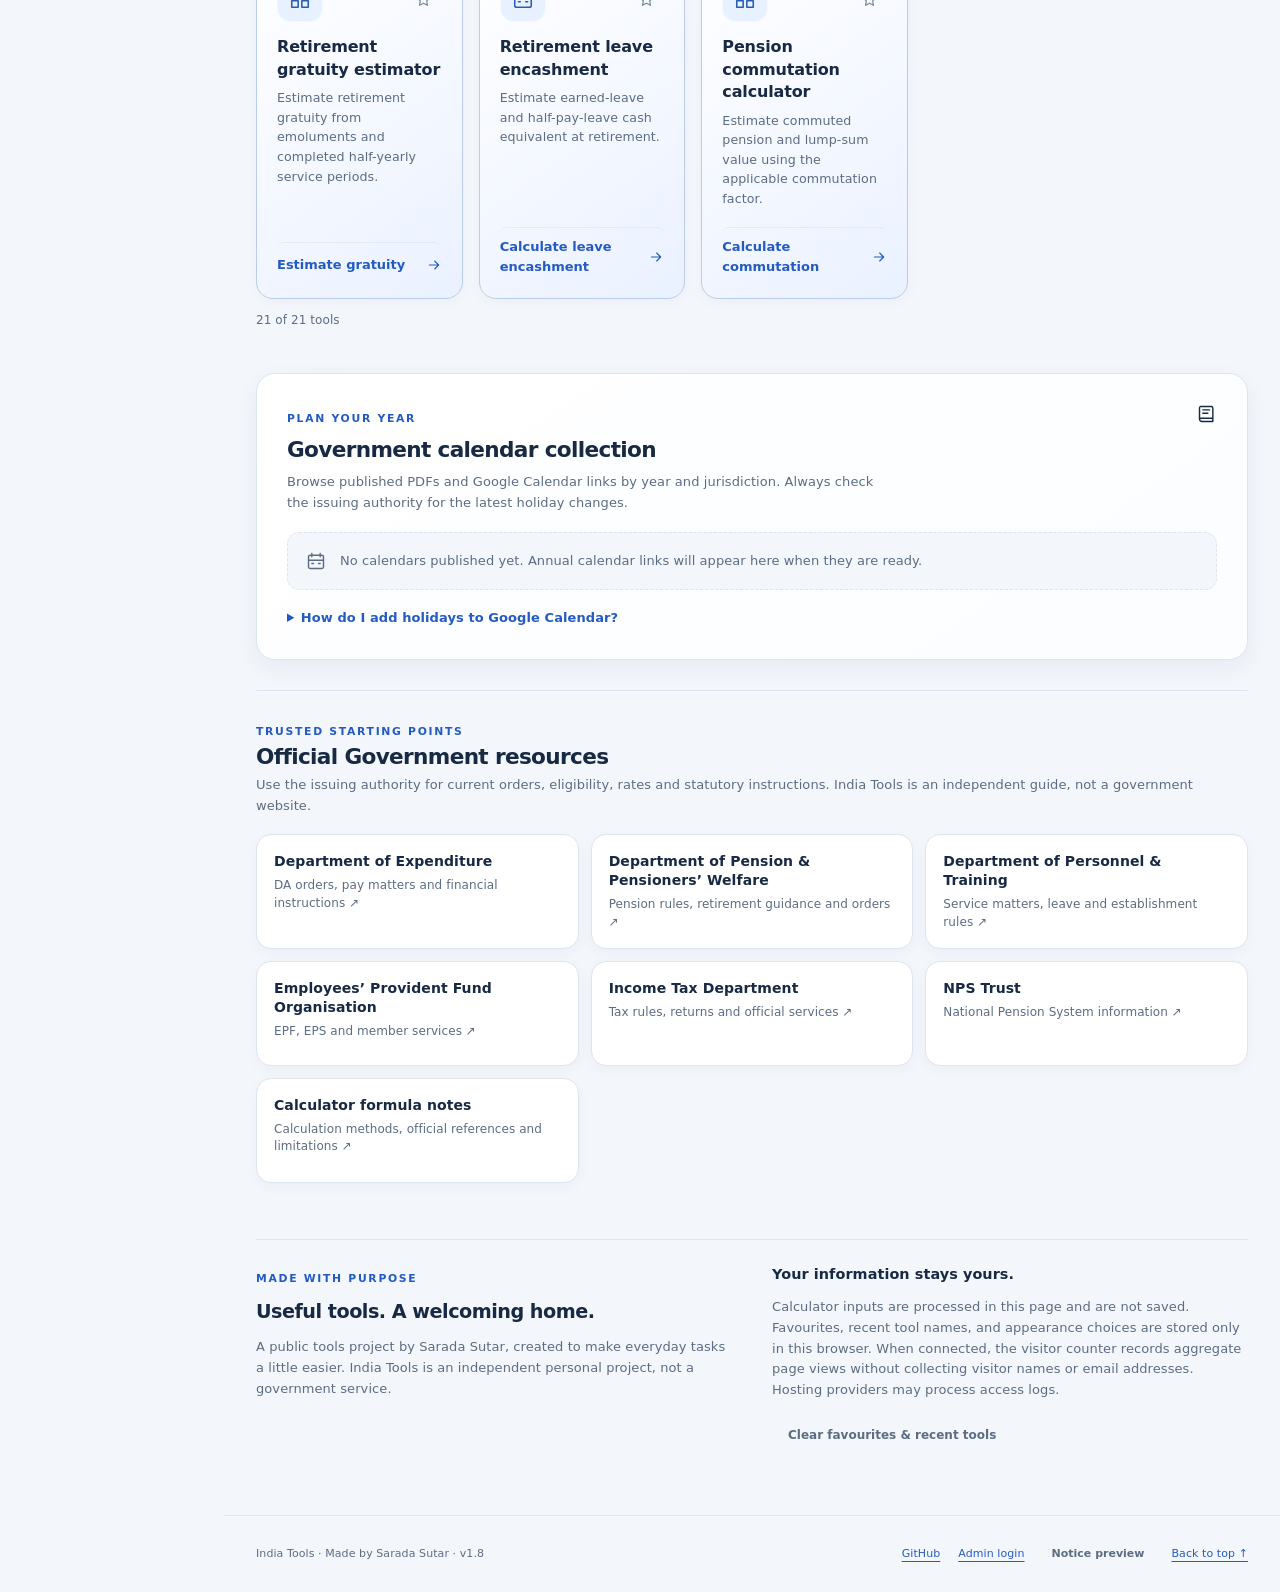
==== commit 39c612ff: "Publish final restricted holiday and print refinements as v1.8" ====
--- a/index.html
+++ b/index.html
@@ -5,8 +5,8 @@
   <meta name="description" content="India Tools by Sarada Sutar. Free calendars, date calculators, GST and loan EMI calculators, number tools and text utilities for everyday life. No public account needed.">
   <meta property="og:title" content="India Tools · Everyday, made easier."><meta property="og:description" content="Your everyday toolkit: calendars, calculations and useful little shortcuts. Free to use."><meta property="og:type" content="website"><meta property="og:url" content="https://saradasutar.github.io/india/"><meta name="twitter:card" content="summary">
   <title>India Tools · Everyday, made easier.</title>
-  <link rel="icon" href="./favicon.svg" type="image/svg+xml"><link rel="stylesheet" href="./dashboard.css?v=1.7">
-  <script src="./tool-core.js?v=0.8" defer></script><script src="./dashboard.js?v=1.7" defer></script>
+  <link rel="icon" href="./favicon.svg" type="image/svg+xml"><link rel="stylesheet" href="./dashboard.css?v=1.8">
+  <script src="./tool-core.js?v=0.8" defer></script><script src="./dashboard.js?v=1.8" defer></script>
 </head>
 <body>
 <a class="skip" href="#main">Skip to content</a>
@@ -80,7 +80,7 @@
   </section>
   <section class="about full-width" id="about"><div><span class="eyebrow">Made with purpose</span><h2>Useful tools. A welcoming home.</h2><p>A public tools project by Sarada Sutar, created to make everyday tasks a little easier. India Tools is an independent personal project, not a government service.</p></div><div><h3>Your information stays yours.</h3><p>Calculator inputs are processed in this page and are not saved. Favourites, recent tool names, and appearance choices are stored only in this browser. When connected, the visitor counter records aggregate page views without collecting visitor names or email addresses. Hosting providers may process access logs.</p><button id="resetPersonal" class="quiet-button">Clear favourites &amp; recent tools</button><p id="resetStatus" class="small" role="status"></p></div></section>
 </main>
-<footer><span>India Tools · Made by Sarada Sutar · v1.7</span><div class="footer-links"><a href="https://github.com/saradasutar/india">GitHub</a><a href="./admin.html">Admin login</a><button id="noticeAdminOpen" class="quiet-button">Notice preview</button><a href="#main">Back to top ↑</a></div></footer>
+<footer><span>India Tools · Made by Sarada Sutar · v1.8</span><div class="footer-links"><a href="https://github.com/saradasutar/india">GitHub</a><a href="./admin.html">Admin login</a><button id="noticeAdminOpen" class="quiet-button">Notice preview</button><a href="#main">Back to top ↑</a></div></footer>
 <dialog id="toolDialog" aria-labelledby="toolTitle" aria-describedby="toolIntro"><div class="dialog-header"><div><span class="eyebrow" id="toolCategory"></span><h2 id="toolTitle"></h2></div><button class="close icon-button" aria-label="Close tool"><i data-icon="close"></i></button></div><p id="toolIntro" class="dialog-intro"></p><form id="toolForm"><div id="toolFields" class="fields"></div><div id="textActions" class="text-actions" hidden><button type="button" data-text-action="upper">UPPERCASE</button><button type="button" data-text-action="lower">lowercase</button><button type="button" data-text-action="clean">Clean spacing</button><button type="button" id="undoText" disabled>Undo</button></div><div id="textCounts" class="text-counts" role="status" hidden></div><p id="toolError" class="tool-error" role="alert"></p><div class="tool-actions"><button id="calculate" class="primary">Calculate</button><button type="button" id="toolExample">Try an example</button><button type="button" id="toolClear" class="quiet-button">Clear</button></div></form><section id="resultBox" class="result-box" hidden><output id="toolResult" aria-live="polite" aria-label="Calculation result"></output><div class="result-actions"><small>Calculated on your device</small><button id="copyResult">Copy result</button></div></section><p id="toolHelp" class="tool-help"></p><div class="result-actions"><button id="shareTool" class="tool-share quiet-button">Copy tool link</button><small id="copyStatus" role="status"></small></div></dialog>
 <dialog id="noticeAdmin" aria-labelledby="noticeAdminTitle"><button class="close" type="button">Close</button><h2 id="noticeAdminTitle">Notice board &amp; quote</h2><p class="notice-help">Preview your changes here. Publishing requires your authorised GitHub account. Preview changes affect only this open page.</p><form id="noticeForm" class="notice-form"><label><input id="noticeEnabled" type="checkbox"> Show notice board</label><label>Heading<select id="noticeKind"><option>Notice</option><option>Quote of the day</option><option>Announcement</option></select></label><label>Message or quote<textarea id="noticeText" rows="3" maxlength="1000" required></textarea></label><label>Optional HTTPS link<input id="noticeLink" type="url" placeholder="https://example.com"></label><label>Scrolling speed<select id="noticeSpeed"><option value="slow">Slow</option><option value="normal">Normal</option><option value="fast">Fast</option></select></label><div class="admin-actions"><button type="submit" class="primary">Preview changes</button><button id="noticePrepare" type="button">Prepare for publishing</button><button id="noticeRestore" type="button">Restore published</button></div></form><section id="noticePublish" hidden><p>Copy these settings, open the GitHub editor, replace the file contents and choose <strong>Commit changes</strong>. The public notice updates after the website deployment finishes.</p><label>Settings to publish<textarea id="noticeExport" rows="9" readonly></textarea></label><div class="admin-actions"><button id="noticeCopy" type="button">Copy settings</button><a href="https://github.com/saradasutar/india/edit/main/notice-board.json" target="_blank" rel="noopener noreferrer">Open GitHub editor ↗</a></div></section><p id="noticeStatus" role="status"></p></dialog>
 
--- a/dashboard.css
+++ b/dashboard.css
@@ -196,3 +196,5 @@
  body.print-dopt .dopt-calendar-foot a{display:none!important}
  body.print-dopt .dopt-calendar-card *{break-inside:avoid}
 }
+
+@media print{body.print-dopt #main>.right-rail{display:none!important}}
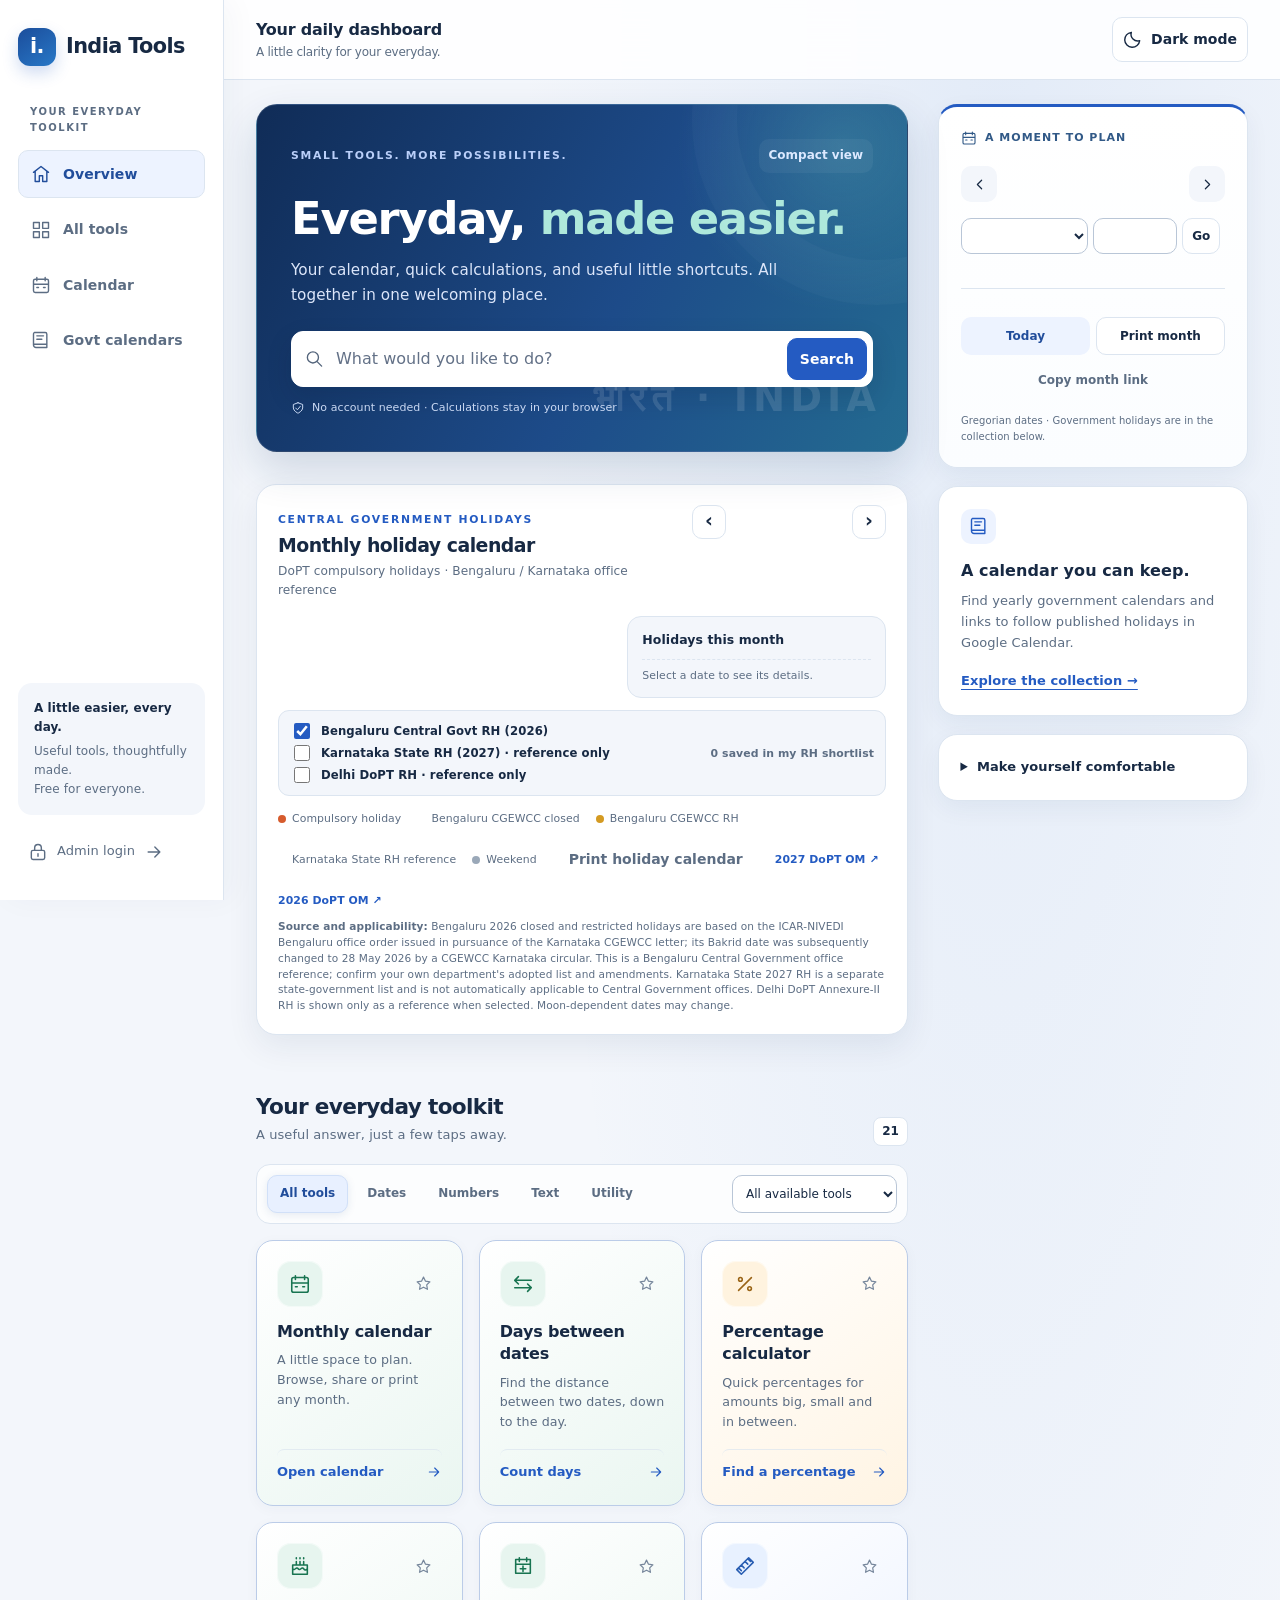
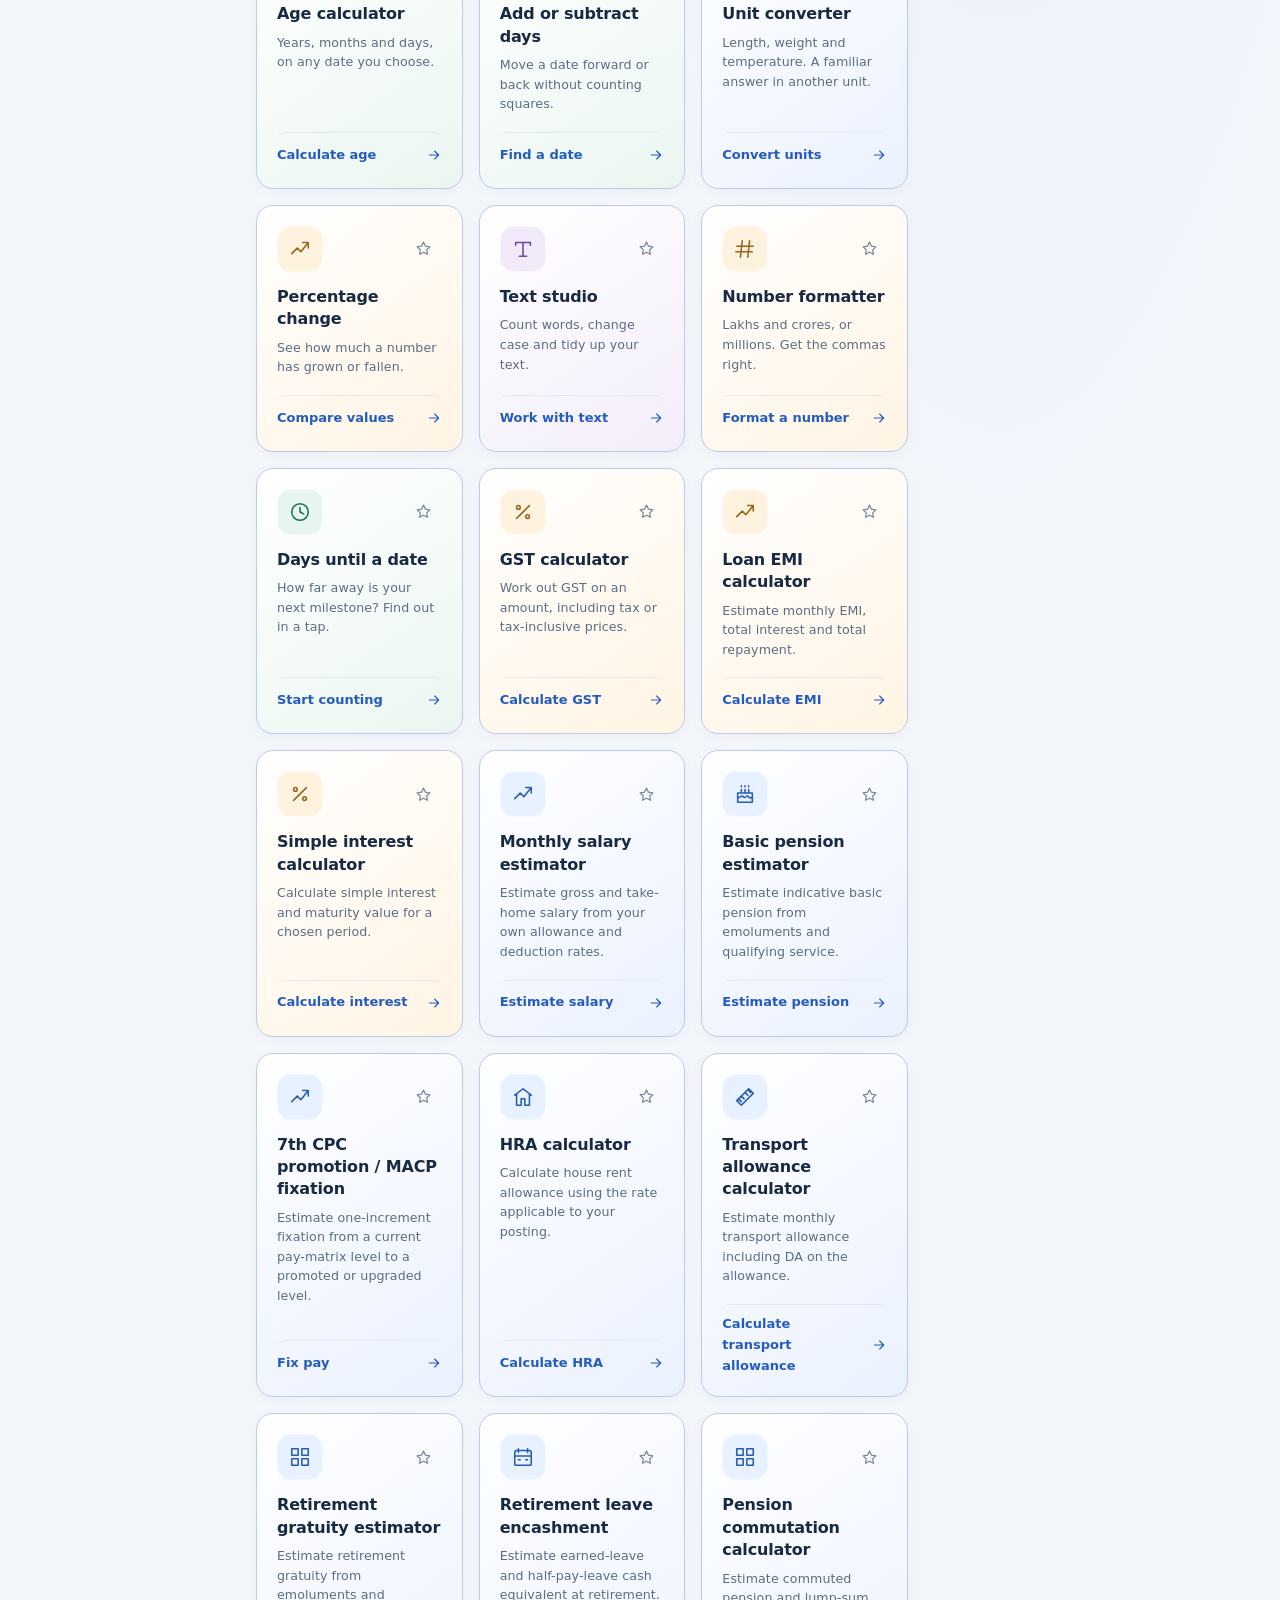
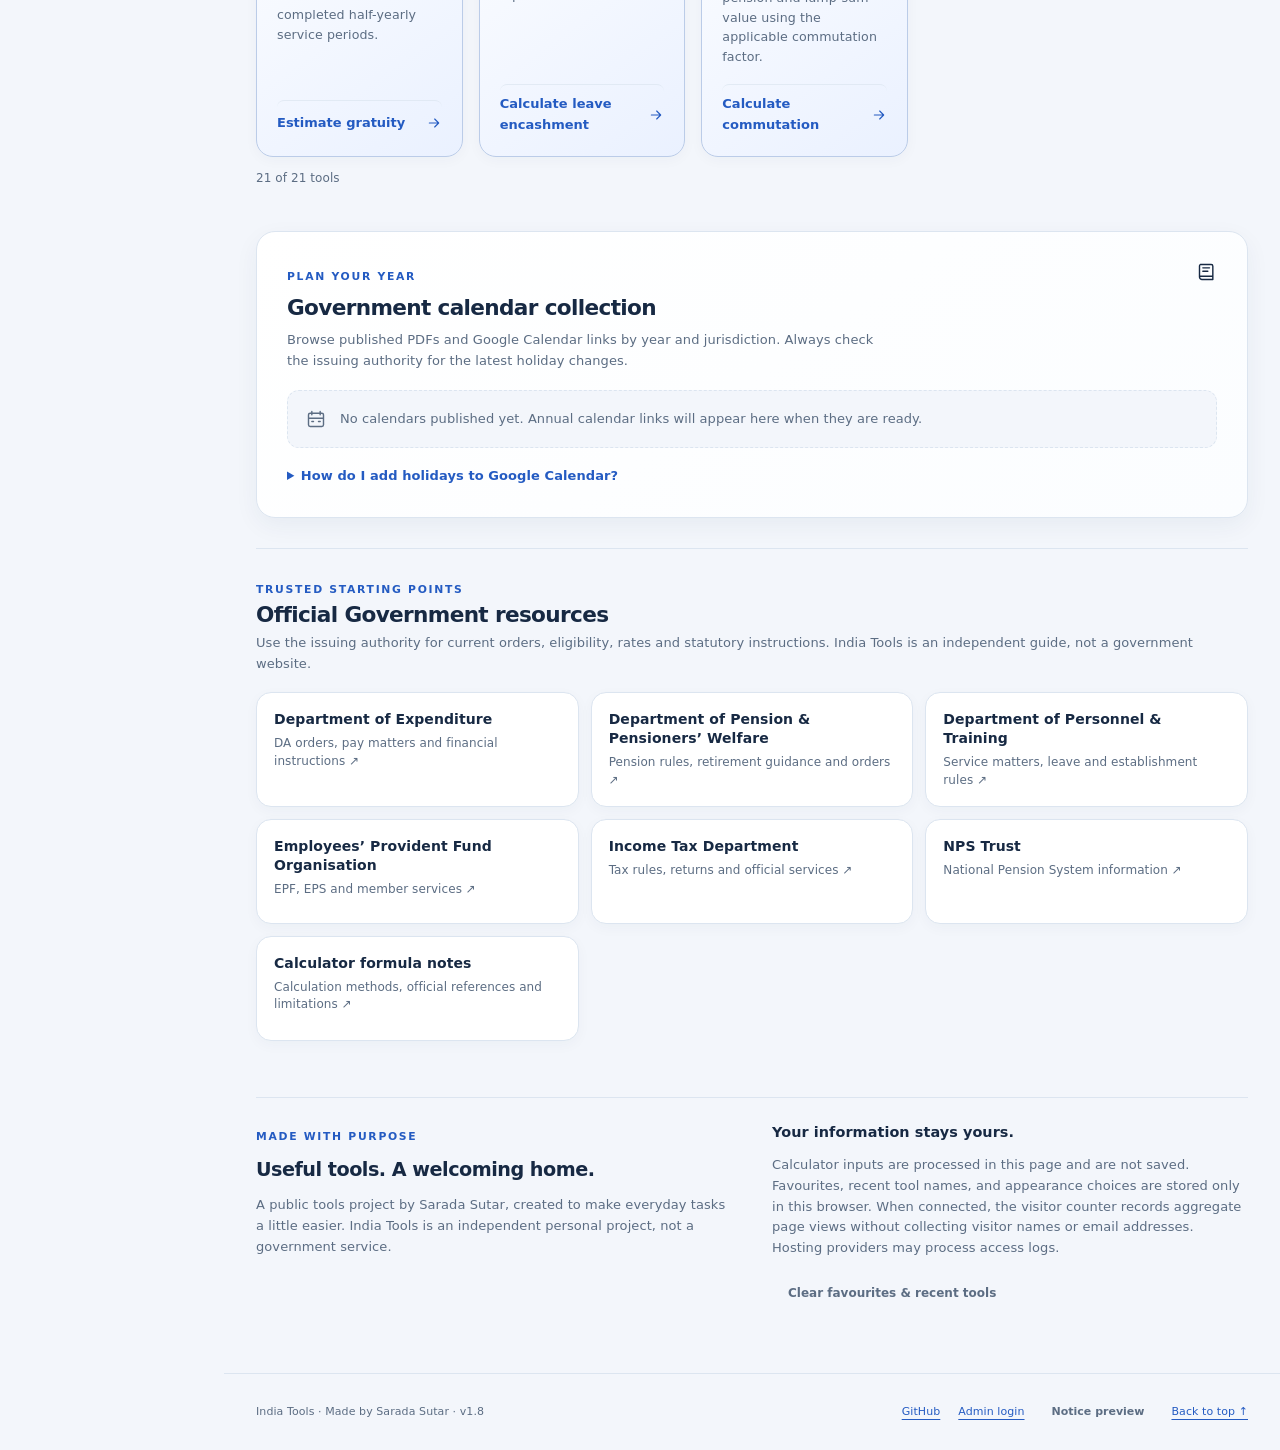
==== commit 4ab503c3: "Add source-specific Bengaluru Central Government and Karnataka RH filters" ====
--- a/index.html
+++ b/index.html
@@ -45,11 +45,15 @@
         <aside class="dopt-month-agenda" aria-label="Holidays this month"><div class="dopt-agenda-title">Holidays this month</div><div id="doptHolidayList"></div><p id="doptSelectedDate" class="dopt-selected-date" aria-live="polite">Select a date to see its details.</p></aside>
       </div>
       <div class="dopt-calendar-controls">
-        <label class="dopt-toggle"><input id="doptShowRH" type="checkbox" checked> Show Restricted Holiday references</label>
+        <div class="dopt-source-toggles">
+          <label class="dopt-toggle"><input id="doptShowCG" type="checkbox" checked> Bengaluru Central Govt RH (2026)</label>
+          <label class="dopt-toggle"><input id="doptShowKarnataka" type="checkbox"> Karnataka State RH (2027) · reference only</label>
+          <label class="dopt-toggle"><input id="doptShowDelhiRH" type="checkbox"> Delhi DoPT RH · reference only</label>
+        </div>
         <span id="doptShortlistCount" class="dopt-shortlist-count">0 saved in my RH shortlist</span>
       </div>
-      <div class="dopt-calendar-foot"><span><i class="dopt-dot dopt-dot-holiday"></i> Compulsory holiday</span><span><i class="dopt-dot dopt-dot-restricted"></i> Restricted holiday reference</span><span><i class="dopt-dot dopt-dot-weekend"></i> Weekend</span><button id="doptPrint" type="button" class="quiet-button">Print holiday calendar</button><a href="https://dtf.in/wp-content/files/DoPT_O.M._dated_16.07.2026__Holidays_to_be_observed_in_Central_Government_Offices_during_the_year_2027_-_reg...PDF" target="_blank" rel="noopener noreferrer">2027 DoPT OM ↗</a><a href="https://d1jmc0u14z2tmp.cloudfront.net/uploads/media/List-of-Holiday-2026-DoPT-0693911b85f7cc3-00668785.pdf" target="_blank" rel="noopener noreferrer">2026 DoPT OM ↗</a></div>
-      <p class="dopt-calendar-note"><strong>Important for Bengaluru:</strong> The DoPT Annexure-II RH list is specifically for Delhi/New Delhi offices. Outside Delhi, the State CGEWCC issues a separate RH list; the nine unselected optional occasions also form part of the RH list. These Annexure-II dates are therefore shown as reference only, not as Bengaluru office entitlement. Use the shortlist for personal planning and verify your office's Karnataka list before applying for RH. Islamic dates may change by local moon-sighting notification.</p>
+      <div class="dopt-calendar-foot"><span><i class="dopt-dot dopt-dot-holiday"></i> Compulsory holiday</span><span><i class="dopt-dot dopt-dot-cg"></i> Bengaluru CGEWCC closed</span><span><i class="dopt-dot dopt-dot-restricted"></i> Bengaluru CGEWCC RH</span><span><i class="dopt-dot dopt-dot-state"></i> Karnataka State RH reference</span><span><i class="dopt-dot dopt-dot-weekend"></i> Weekend</span><button id="doptPrint" type="button" class="quiet-button">Print holiday calendar</button><a href="https://dtf.in/wp-content/files/DoPT_O.M._dated_16.07.2026__Holidays_to_be_observed_in_Central_Government_Offices_during_the_year_2027_-_reg...PDF" target="_blank" rel="noopener noreferrer">2027 DoPT OM ↗</a><a href="https://d1jmc0u14z2tmp.cloudfront.net/uploads/media/List-of-Holiday-2026-DoPT-0693911b85f7cc3-00668785.pdf" target="_blank" rel="noopener noreferrer">2026 DoPT OM ↗</a></div>
+      <p class="dopt-calendar-note"><strong>Source and applicability:</strong> Bengaluru 2026 closed and restricted holidays are based on the ICAR-NIVEDI Bengaluru office order issued in pursuance of the Karnataka CGEWCC letter; its Bakrid date was subsequently changed to 28 May 2026 by a CGEWCC Karnataka circular. This is a Bengaluru Central Government office reference; confirm your own department's adopted list and amendments. Karnataka State 2027 RH is a separate state-government list and is not automatically applicable to Central Government offices. Delhi DoPT Annexure-II RH is shown only as a reference when selected. Moon-dependent dates may change.</p>
     </section>
     <section id="tools" aria-labelledby="toolsTitle">
       <div class="sectionhead"><div><h2 id="toolsTitle">Your everyday toolkit</h2><p>A useful answer, just a few taps away.</p></div><span class="tool-count" aria-label="21 available tools">21</span></div>
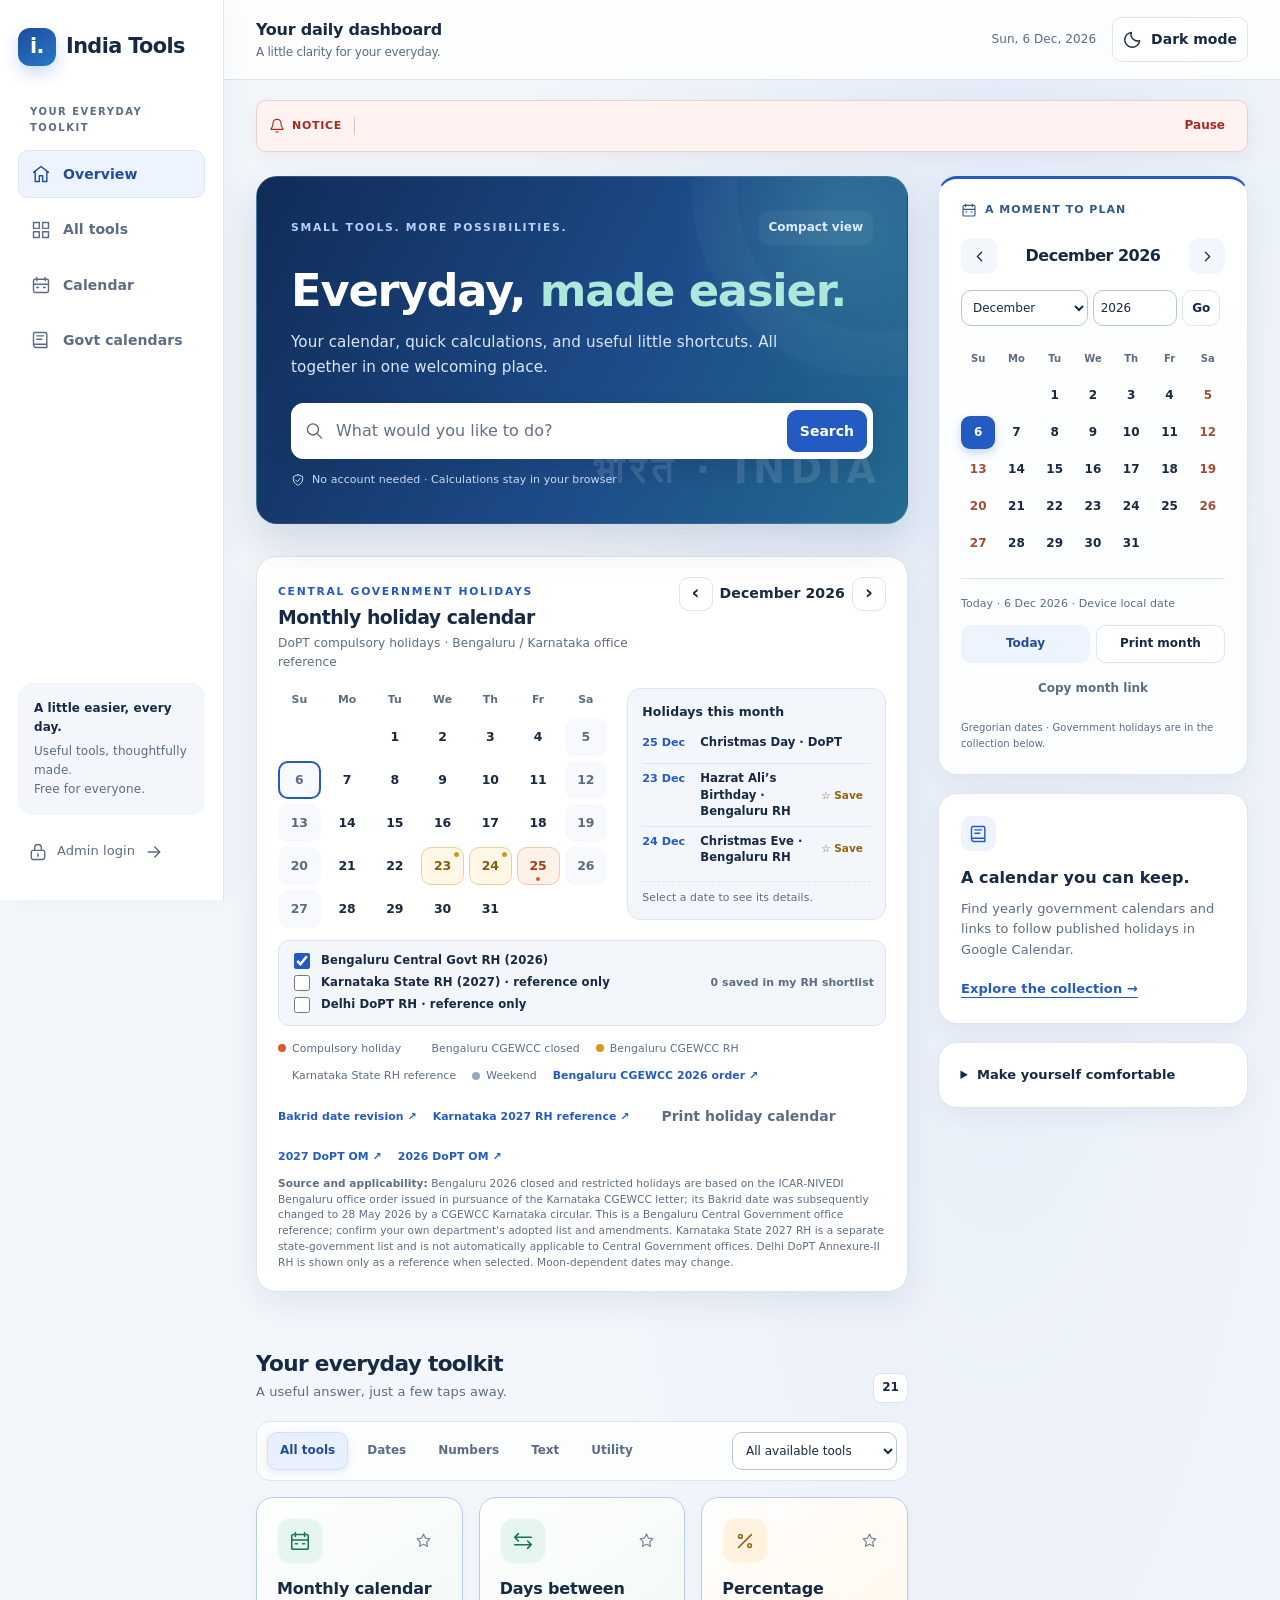
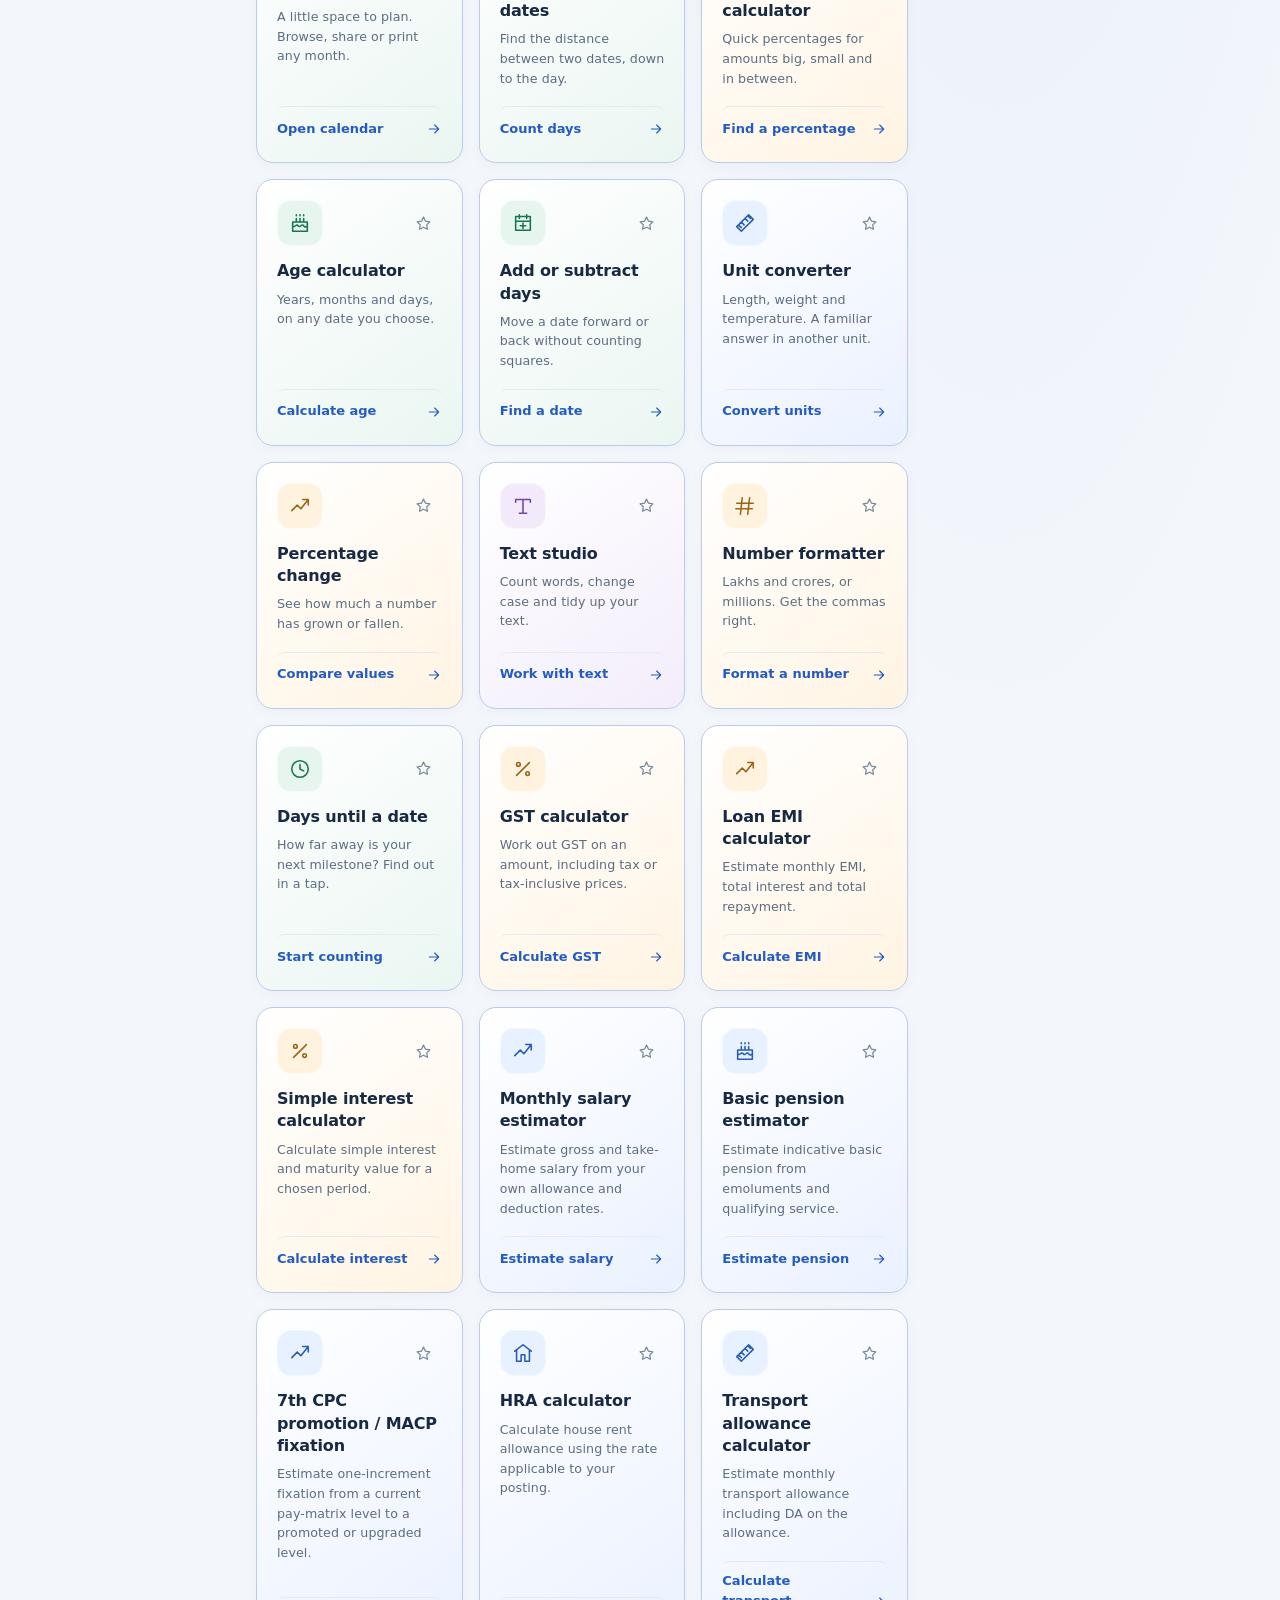
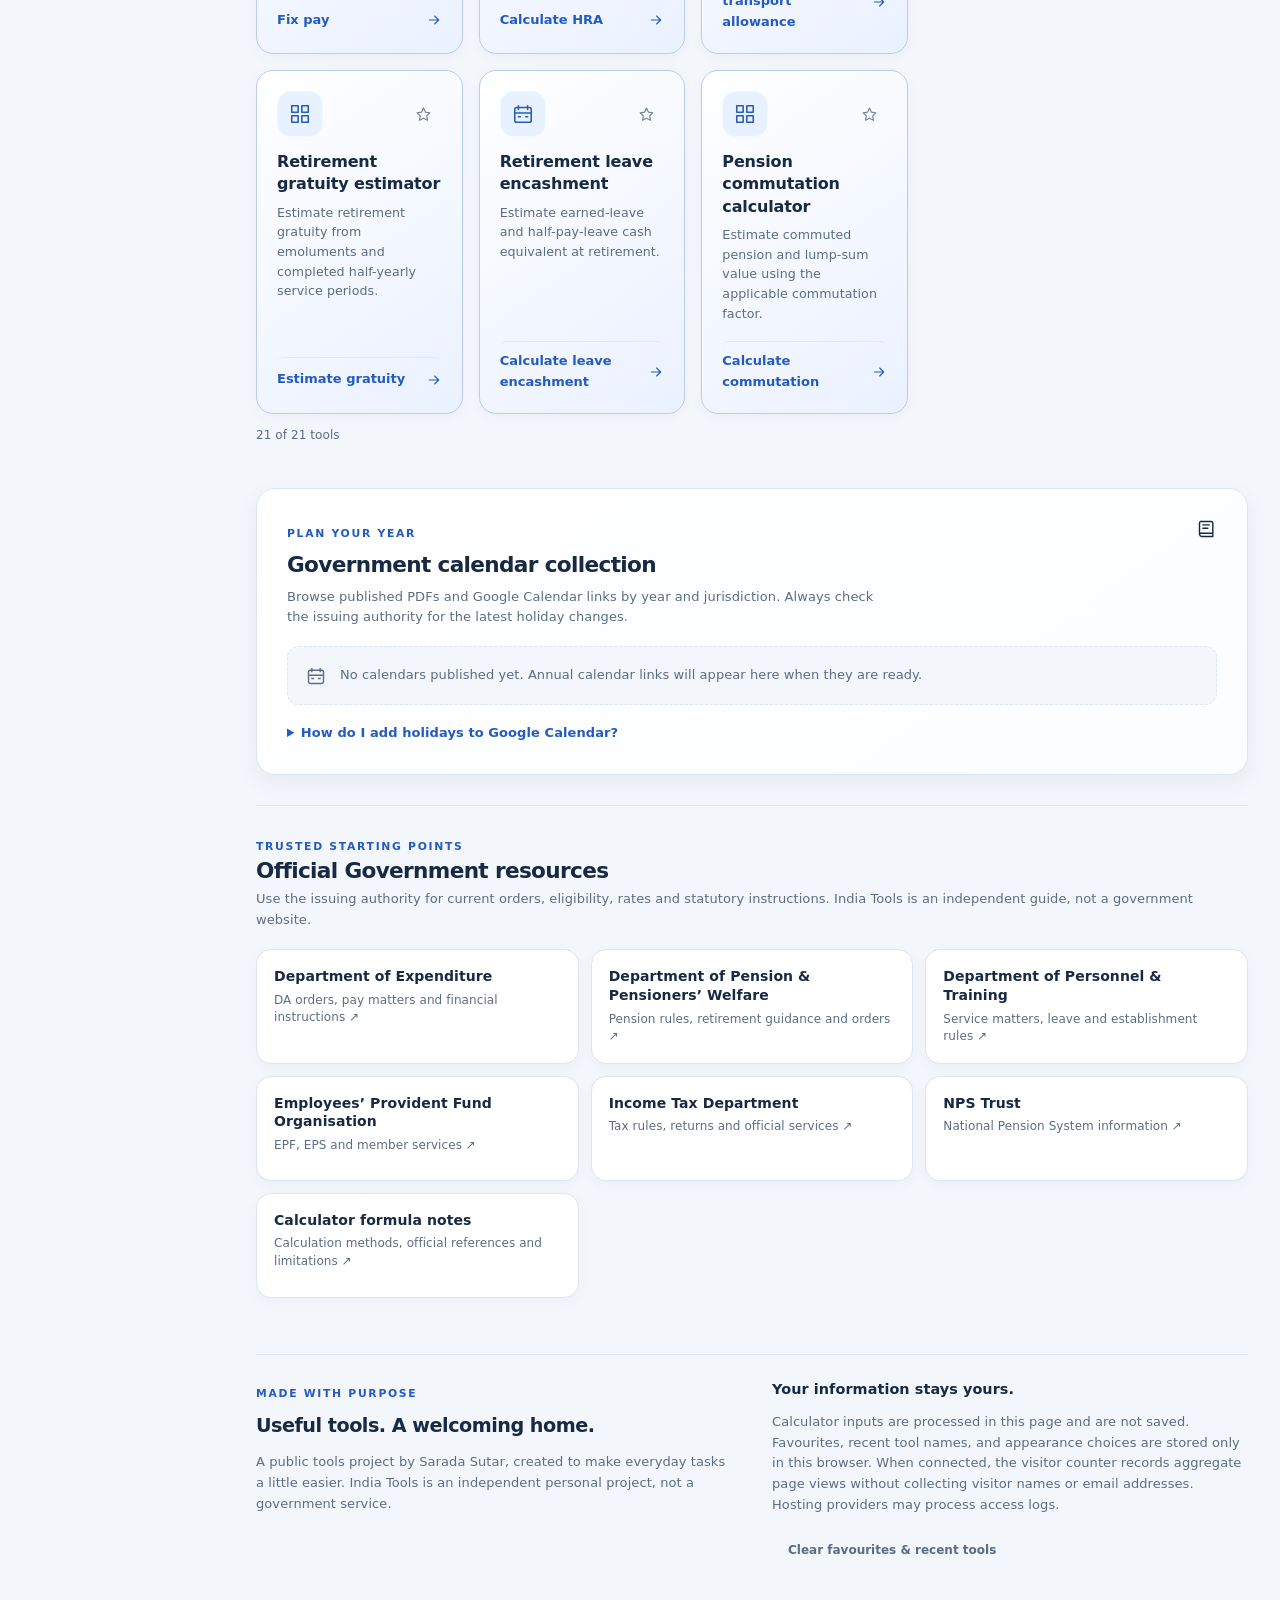
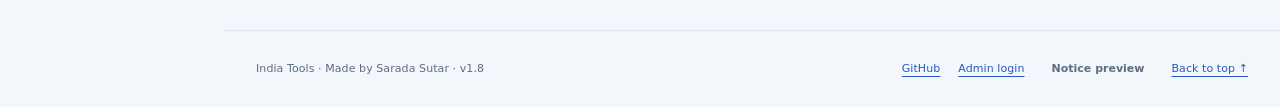
==== commit f1ca2478: "Add source links for Bengaluru CGEWCC and Karnataka 2027 holiday references" ====
--- a/index.html
+++ b/index.html
@@ -52,7 +52,7 @@
         </div>
         <span id="doptShortlistCount" class="dopt-shortlist-count">0 saved in my RH shortlist</span>
       </div>
-      <div class="dopt-calendar-foot"><span><i class="dopt-dot dopt-dot-holiday"></i> Compulsory holiday</span><span><i class="dopt-dot dopt-dot-cg"></i> Bengaluru CGEWCC closed</span><span><i class="dopt-dot dopt-dot-restricted"></i> Bengaluru CGEWCC RH</span><span><i class="dopt-dot dopt-dot-state"></i> Karnataka State RH reference</span><span><i class="dopt-dot dopt-dot-weekend"></i> Weekend</span><button id="doptPrint" type="button" class="quiet-button">Print holiday calendar</button><a href="https://dtf.in/wp-content/files/DoPT_O.M._dated_16.07.2026__Holidays_to_be_observed_in_Central_Government_Offices_during_the_year_2027_-_reg...PDF" target="_blank" rel="noopener noreferrer">2027 DoPT OM ↗</a><a href="https://d1jmc0u14z2tmp.cloudfront.net/uploads/media/List-of-Holiday-2026-DoPT-0693911b85f7cc3-00668785.pdf" target="_blank" rel="noopener noreferrer">2026 DoPT OM ↗</a></div>
+      <div class="dopt-calendar-foot"><span><i class="dopt-dot dopt-dot-holiday"></i> Compulsory holiday</span><span><i class="dopt-dot dopt-dot-cg"></i> Bengaluru CGEWCC closed</span><span><i class="dopt-dot dopt-dot-restricted"></i> Bengaluru CGEWCC RH</span><span><i class="dopt-dot dopt-dot-state"></i> Karnataka State RH reference</span><span><i class="dopt-dot dopt-dot-weekend"></i> Weekend</span><a href="https://nivedi.res.in/holidays.php" target="_blank" rel="noopener noreferrer">Bengaluru CGEWCC 2026 order ↗</a><a href="https://www.nftets.org/adminupload/1779358020Holiday%20Circular.pdf" target="_blank" rel="noopener noreferrer">Bakrid date revision ↗</a><a href="https://m.daijiworld.com/news/newsDisplay?newsID=1335984" target="_blank" rel="noopener noreferrer">Karnataka 2027 RH reference ↗</a><button id="doptPrint" type="button" class="quiet-button">Print holiday calendar</button><a href="https://dtf.in/wp-content/files/DoPT_O.M._dated_16.07.2026__Holidays_to_be_observed_in_Central_Government_Offices_during_the_year_2027_-_reg...PDF" target="_blank" rel="noopener noreferrer">2027 DoPT OM ↗</a><a href="https://d1jmc0u14z2tmp.cloudfront.net/uploads/media/List-of-Holiday-2026-DoPT-0693911b85f7cc3-00668785.pdf" target="_blank" rel="noopener noreferrer">2026 DoPT OM ↗</a></div>
       <p class="dopt-calendar-note"><strong>Source and applicability:</strong> Bengaluru 2026 closed and restricted holidays are based on the ICAR-NIVEDI Bengaluru office order issued in pursuance of the Karnataka CGEWCC letter; its Bakrid date was subsequently changed to 28 May 2026 by a CGEWCC Karnataka circular. This is a Bengaluru Central Government office reference; confirm your own department's adopted list and amendments. Karnataka State 2027 RH is a separate state-government list and is not automatically applicable to Central Government offices. Delhi DoPT Annexure-II RH is shown only as a reference when selected. Moon-dependent dates may change.</p>
     </section>
     <section id="tools" aria-labelledby="toolsTitle">
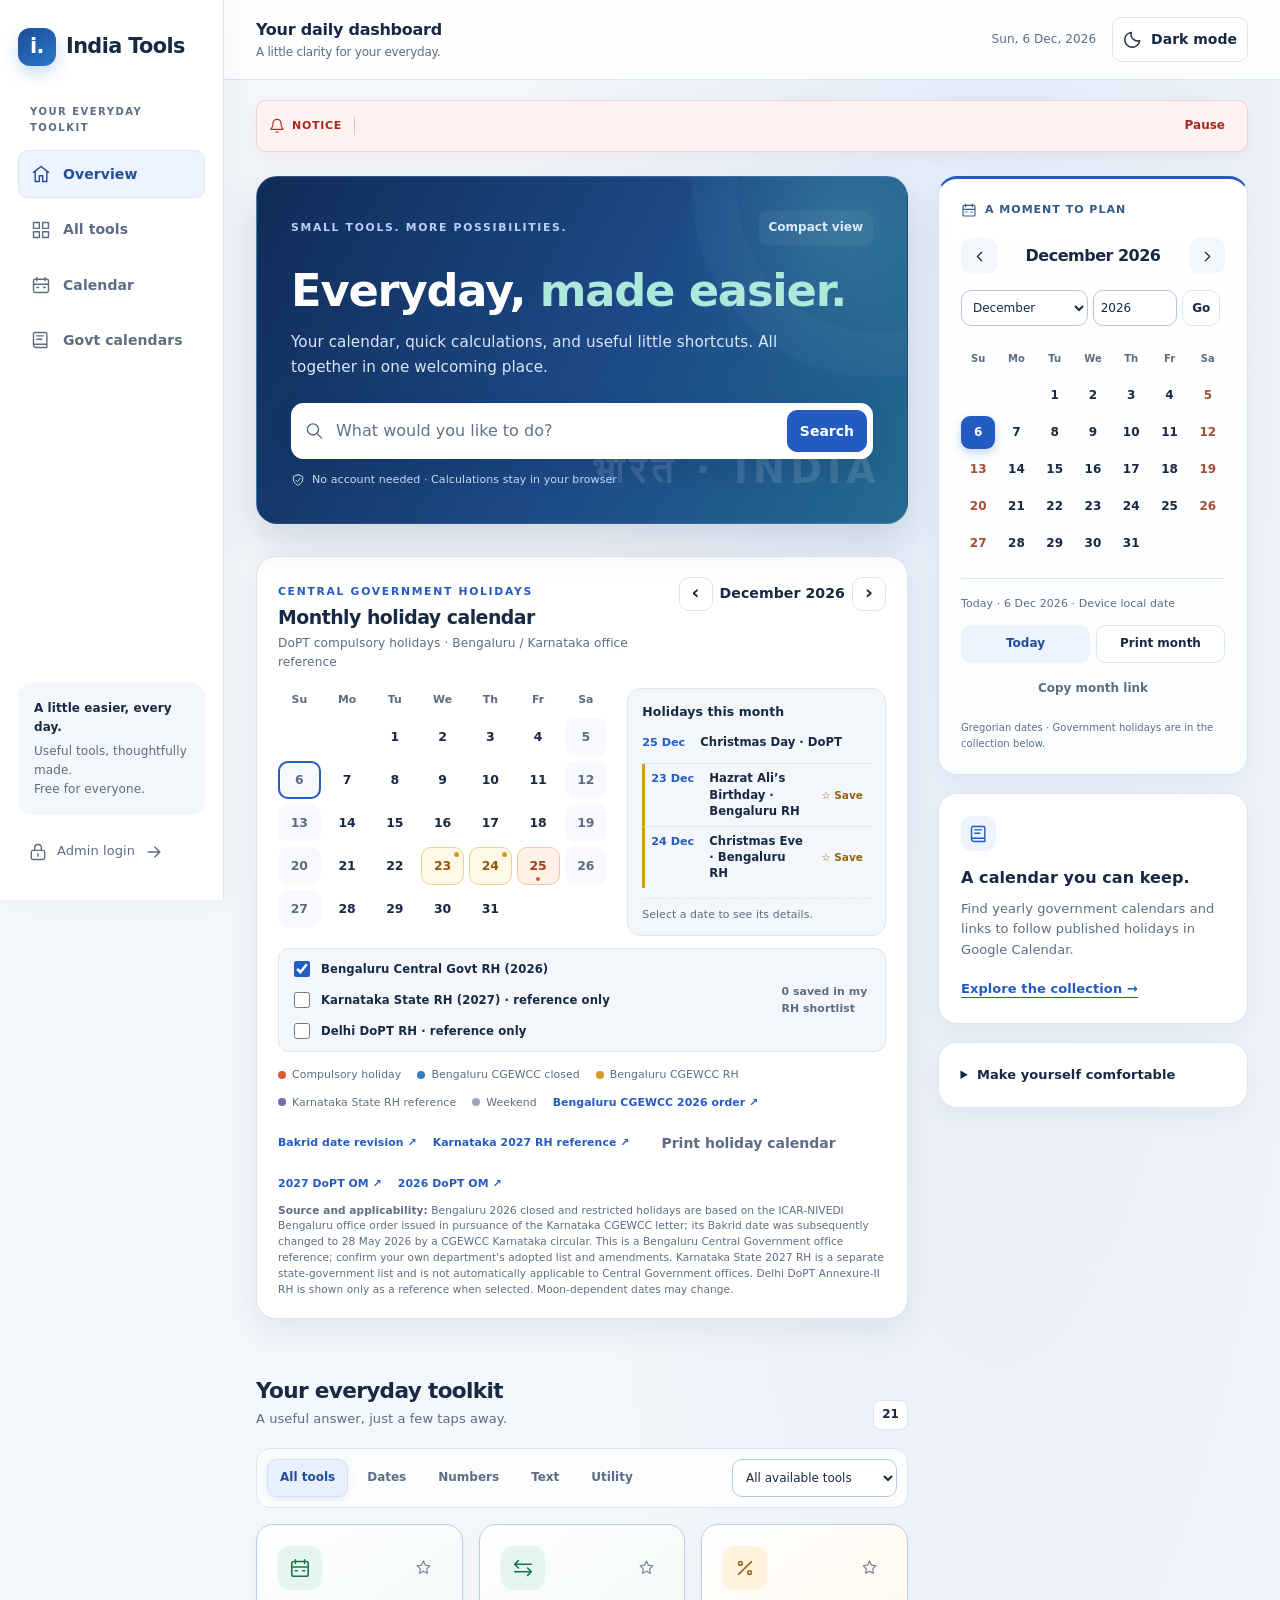
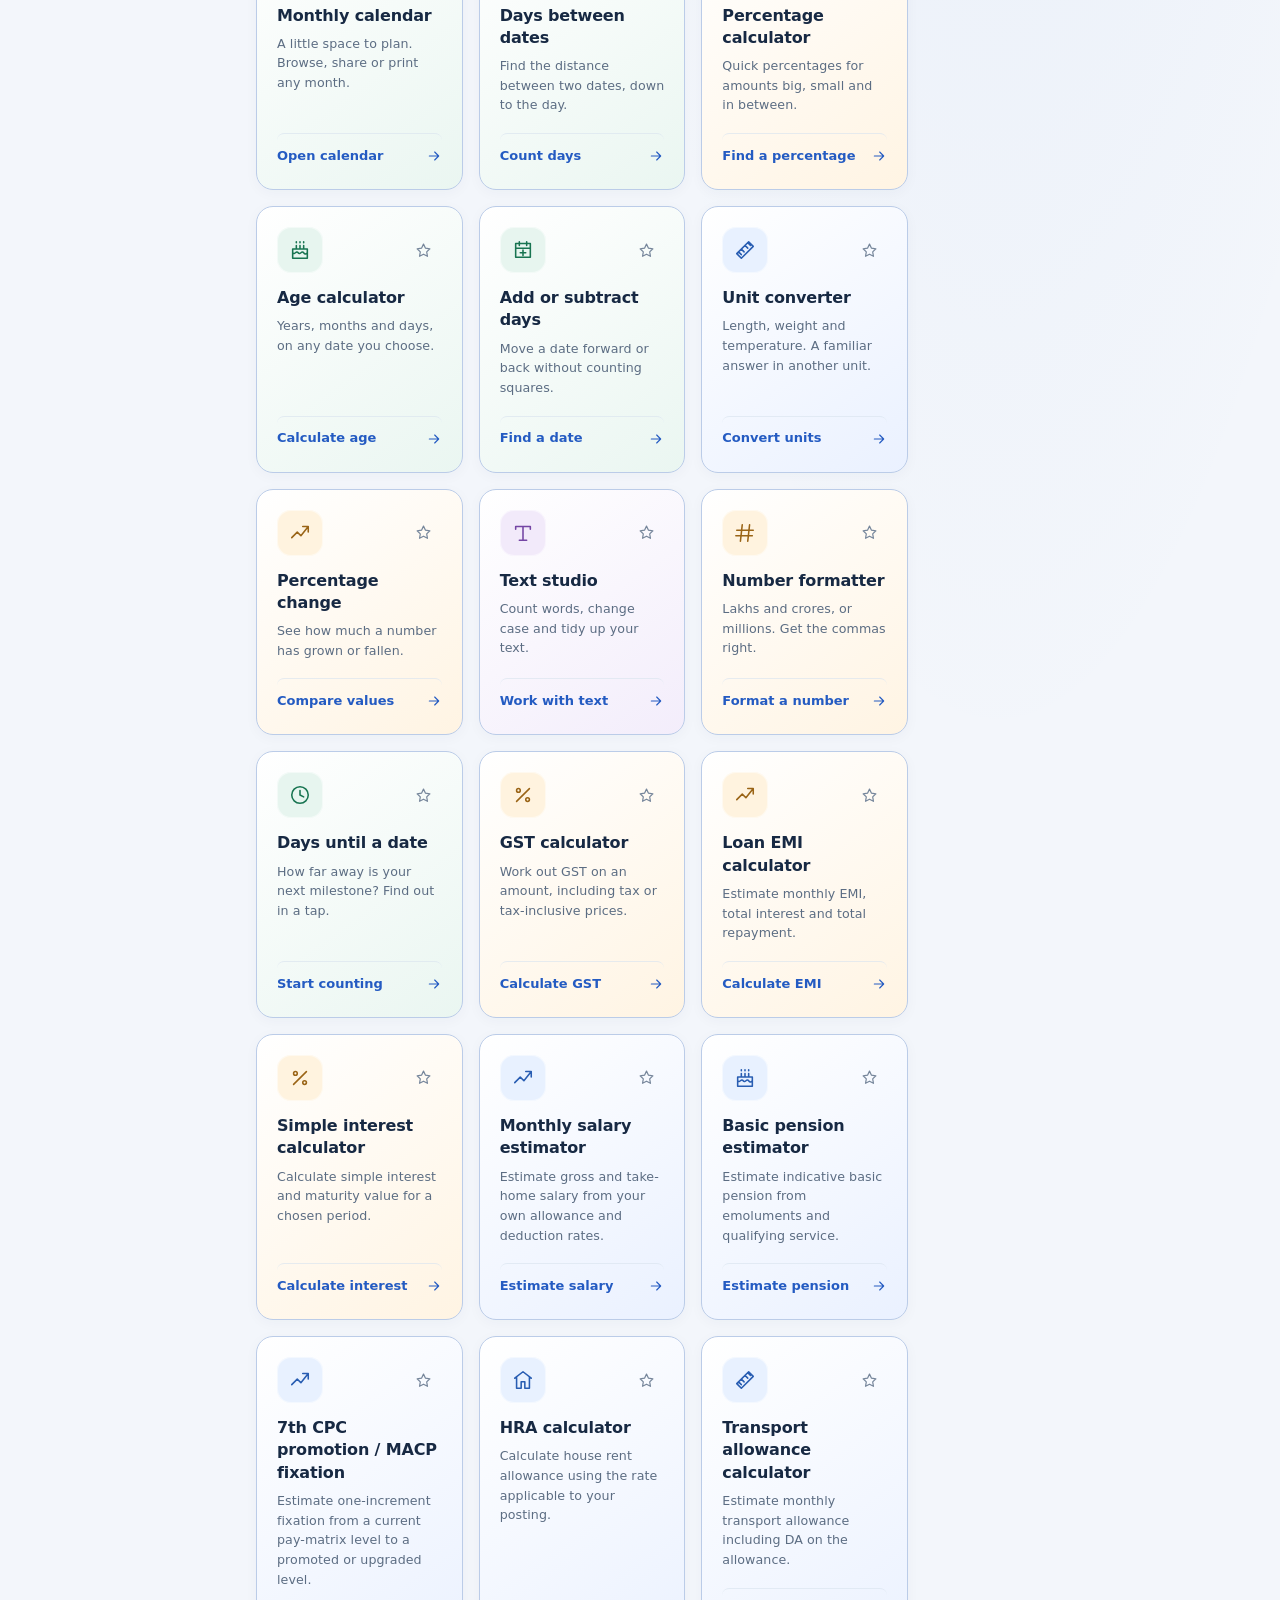
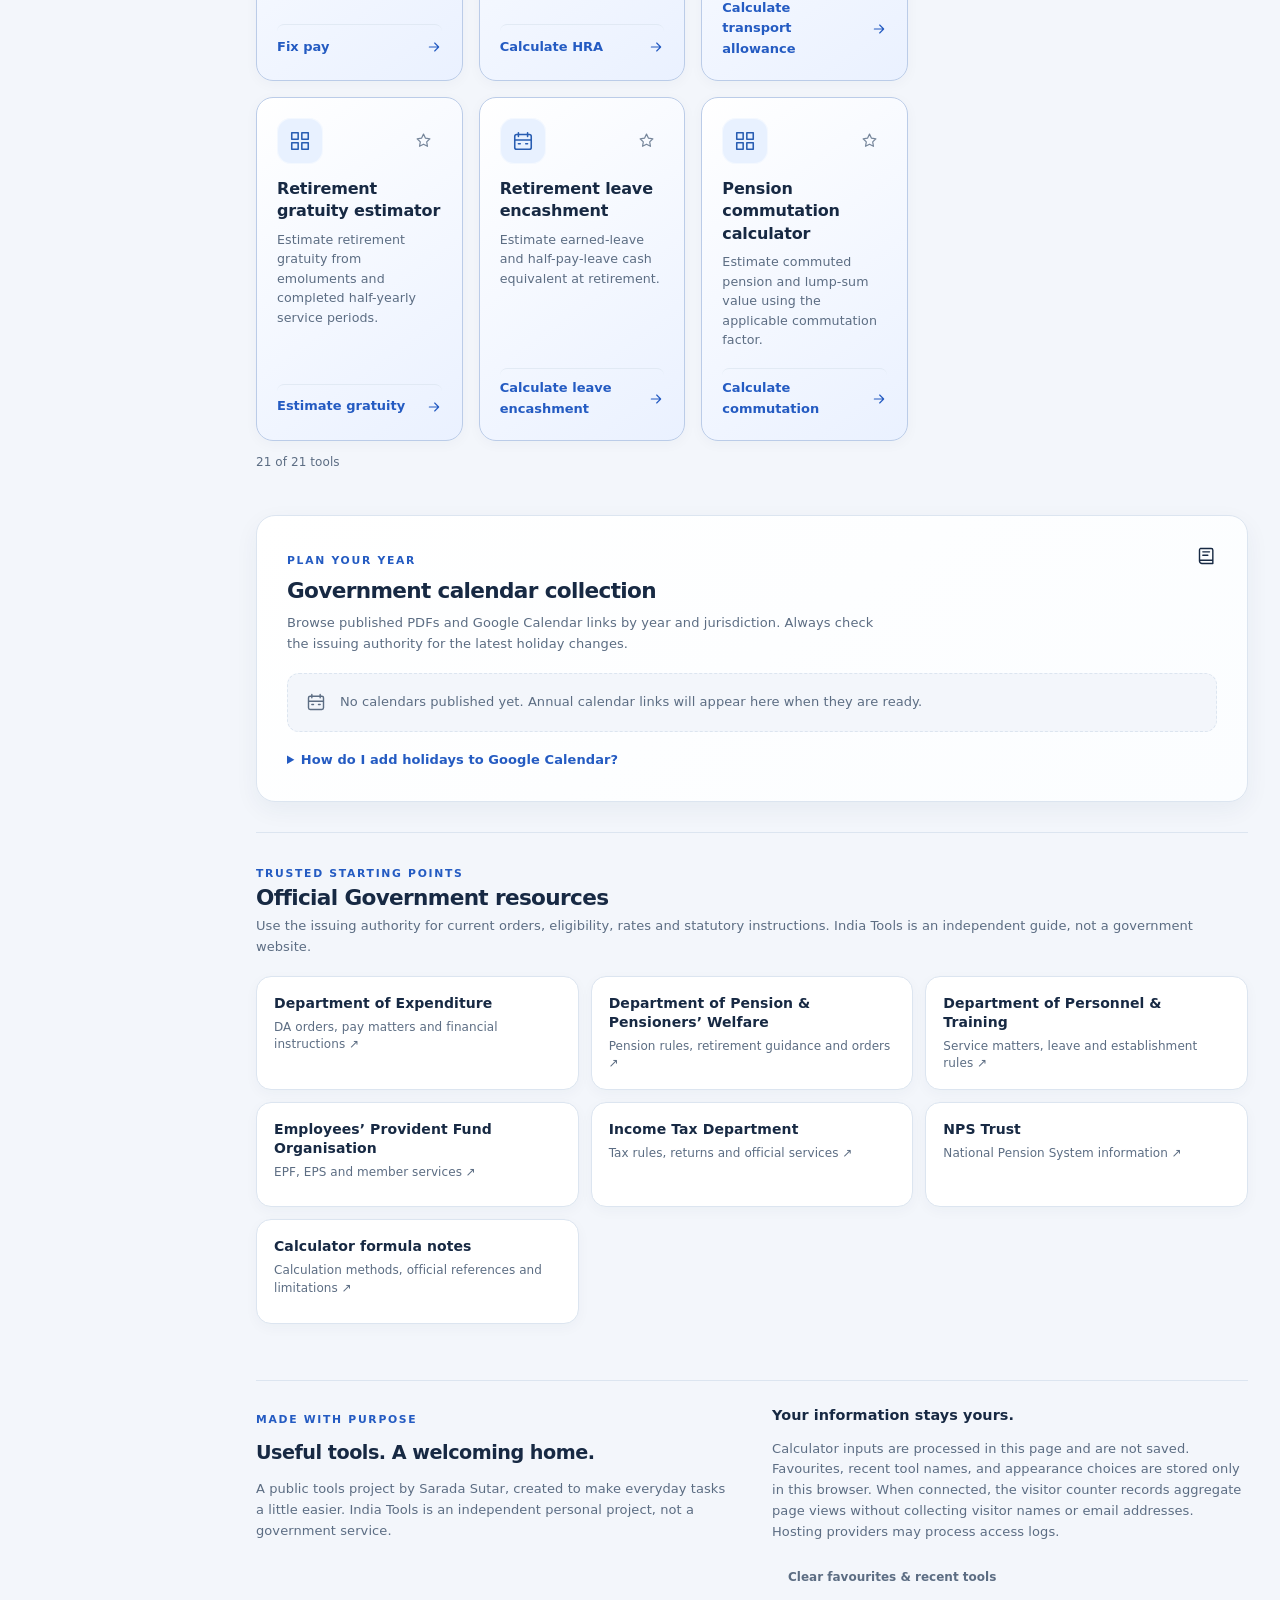
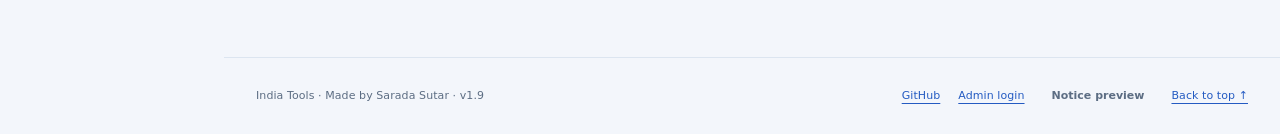
==== commit 4af52817: "Publish Bengaluru-specific holiday calendar as India Tools v1.9" ====
--- a/index.html
+++ b/index.html
@@ -5,8 +5,8 @@
   <meta name="description" content="India Tools by Sarada Sutar. Free calendars, date calculators, GST and loan EMI calculators, number tools and text utilities for everyday life. No public account needed.">
   <meta property="og:title" content="India Tools · Everyday, made easier."><meta property="og:description" content="Your everyday toolkit: calendars, calculations and useful little shortcuts. Free to use."><meta property="og:type" content="website"><meta property="og:url" content="https://saradasutar.github.io/india/"><meta name="twitter:card" content="summary">
   <title>India Tools · Everyday, made easier.</title>
-  <link rel="icon" href="./favicon.svg" type="image/svg+xml"><link rel="stylesheet" href="./dashboard.css?v=1.8">
-  <script src="./tool-core.js?v=0.8" defer></script><script src="./dashboard.js?v=1.8" defer></script>
+  <link rel="icon" href="./favicon.svg" type="image/svg+xml"><link rel="stylesheet" href="./dashboard.css?v=1.9">
+  <script src="./tool-core.js?v=0.8" defer></script><script src="./dashboard.js?v=1.9" defer></script>
 </head>
 <body>
 <a class="skip" href="#main">Skip to content</a>
@@ -84,7 +84,7 @@
   </section>
   <section class="about full-width" id="about"><div><span class="eyebrow">Made with purpose</span><h2>Useful tools. A welcoming home.</h2><p>A public tools project by Sarada Sutar, created to make everyday tasks a little easier. India Tools is an independent personal project, not a government service.</p></div><div><h3>Your information stays yours.</h3><p>Calculator inputs are processed in this page and are not saved. Favourites, recent tool names, and appearance choices are stored only in this browser. When connected, the visitor counter records aggregate page views without collecting visitor names or email addresses. Hosting providers may process access logs.</p><button id="resetPersonal" class="quiet-button">Clear favourites &amp; recent tools</button><p id="resetStatus" class="small" role="status"></p></div></section>
 </main>
-<footer><span>India Tools · Made by Sarada Sutar · v1.8</span><div class="footer-links"><a href="https://github.com/saradasutar/india">GitHub</a><a href="./admin.html">Admin login</a><button id="noticeAdminOpen" class="quiet-button">Notice preview</button><a href="#main">Back to top ↑</a></div></footer>
+<footer><span>India Tools · Made by Sarada Sutar · v1.9</span><div class="footer-links"><a href="https://github.com/saradasutar/india">GitHub</a><a href="./admin.html">Admin login</a><button id="noticeAdminOpen" class="quiet-button">Notice preview</button><a href="#main">Back to top ↑</a></div></footer>
 <dialog id="toolDialog" aria-labelledby="toolTitle" aria-describedby="toolIntro"><div class="dialog-header"><div><span class="eyebrow" id="toolCategory"></span><h2 id="toolTitle"></h2></div><button class="close icon-button" aria-label="Close tool"><i data-icon="close"></i></button></div><p id="toolIntro" class="dialog-intro"></p><form id="toolForm"><div id="toolFields" class="fields"></div><div id="textActions" class="text-actions" hidden><button type="button" data-text-action="upper">UPPERCASE</button><button type="button" data-text-action="lower">lowercase</button><button type="button" data-text-action="clean">Clean spacing</button><button type="button" id="undoText" disabled>Undo</button></div><div id="textCounts" class="text-counts" role="status" hidden></div><p id="toolError" class="tool-error" role="alert"></p><div class="tool-actions"><button id="calculate" class="primary">Calculate</button><button type="button" id="toolExample">Try an example</button><button type="button" id="toolClear" class="quiet-button">Clear</button></div></form><section id="resultBox" class="result-box" hidden><output id="toolResult" aria-live="polite" aria-label="Calculation result"></output><div class="result-actions"><small>Calculated on your device</small><button id="copyResult">Copy result</button></div></section><p id="toolHelp" class="tool-help"></p><div class="result-actions"><button id="shareTool" class="tool-share quiet-button">Copy tool link</button><small id="copyStatus" role="status"></small></div></dialog>
 <dialog id="noticeAdmin" aria-labelledby="noticeAdminTitle"><button class="close" type="button">Close</button><h2 id="noticeAdminTitle">Notice board &amp; quote</h2><p class="notice-help">Preview your changes here. Publishing requires your authorised GitHub account. Preview changes affect only this open page.</p><form id="noticeForm" class="notice-form"><label><input id="noticeEnabled" type="checkbox"> Show notice board</label><label>Heading<select id="noticeKind"><option>Notice</option><option>Quote of the day</option><option>Announcement</option></select></label><label>Message or quote<textarea id="noticeText" rows="3" maxlength="1000" required></textarea></label><label>Optional HTTPS link<input id="noticeLink" type="url" placeholder="https://example.com"></label><label>Scrolling speed<select id="noticeSpeed"><option value="slow">Slow</option><option value="normal">Normal</option><option value="fast">Fast</option></select></label><div class="admin-actions"><button type="submit" class="primary">Preview changes</button><button id="noticePrepare" type="button">Prepare for publishing</button><button id="noticeRestore" type="button">Restore published</button></div></form><section id="noticePublish" hidden><p>Copy these settings, open the GitHub editor, replace the file contents and choose <strong>Commit changes</strong>. The public notice updates after the website deployment finishes.</p><label>Settings to publish<textarea id="noticeExport" rows="9" readonly></textarea></label><div class="admin-actions"><button id="noticeCopy" type="button">Copy settings</button><a href="https://github.com/saradasutar/india/edit/main/notice-board.json" target="_blank" rel="noopener noreferrer">Open GitHub editor ↗</a></div></section><p id="noticeStatus" role="status"></p></dialog>
 
--- a/dashboard.css
+++ b/dashboard.css
@@ -198,3 +198,21 @@
 }
 
 @media print{body.print-dopt #main>.right-rail{display:none!important}}
+
+/* v1.9 — jurisdiction-specific holiday markers and source controls */
+.dopt-source-toggles{display:flex;flex-wrap:wrap;gap:9px 16px;min-width:0}
+.dopt-day.is-cg-closed{background:#e9f4ff;color:#1d5689;border-color:#a9cce9;font-weight:850}
+.dopt-day.is-cg-closed:before{content:"";position:absolute;top:4px;right:4px;width:5px;height:5px;border-radius:50%;background:#347fbd}
+.dopt-day.is-cg-closed.is-holiday{background:linear-gradient(135deg,#fff0e8 0 50%,#e9f4ff 50% 100%);border-color:#a9cce9}
+.dopt-day.is-restricted{background:#fff8e6;color:#8a5a0a;border-color:#ead18e}
+.dopt-day.is-restricted:after{background:#d49a22}
+.dopt-day.is-holiday.is-restricted{background:linear-gradient(135deg,#fff0e8 0 50%,#fff8e6 50% 100%);border-color:#dfb77d}
+.dopt-agenda-row.bengaluru-closed{border-left:3px solid #347fbd;padding-left:6px}
+.dopt-agenda-row.bengaluru-rh{border-left:3px solid #d49a22;padding-left:6px}
+.dopt-agenda-row.karnataka-rh{border-left:3px solid #7c69b4;padding-left:6px}
+.dopt-agenda-row.delhi-rh{border-left:3px solid #9aa8b8;padding-left:6px}
+.dopt-dot-cg{background:#347fbd}.dopt-dot-state{background:#7c69b4}
+.dark .dopt-day.is-cg-closed{background:#1e3852;color:#c8e5ff;border-color:#416b91}
+.dark .dopt-day.is-cg-closed.is-holiday{background:linear-gradient(135deg,#462c26 0 50%,#1e3852 50% 100%)}
+.dark .dopt-day.is-restricted{background:#40351f;color:#ffdf9c;border-color:#78602c}
+@media(max-width:760px){.dopt-source-toggles{flex-direction:column;gap:7px}.dopt-calendar-foot{gap:8px 12px}}
